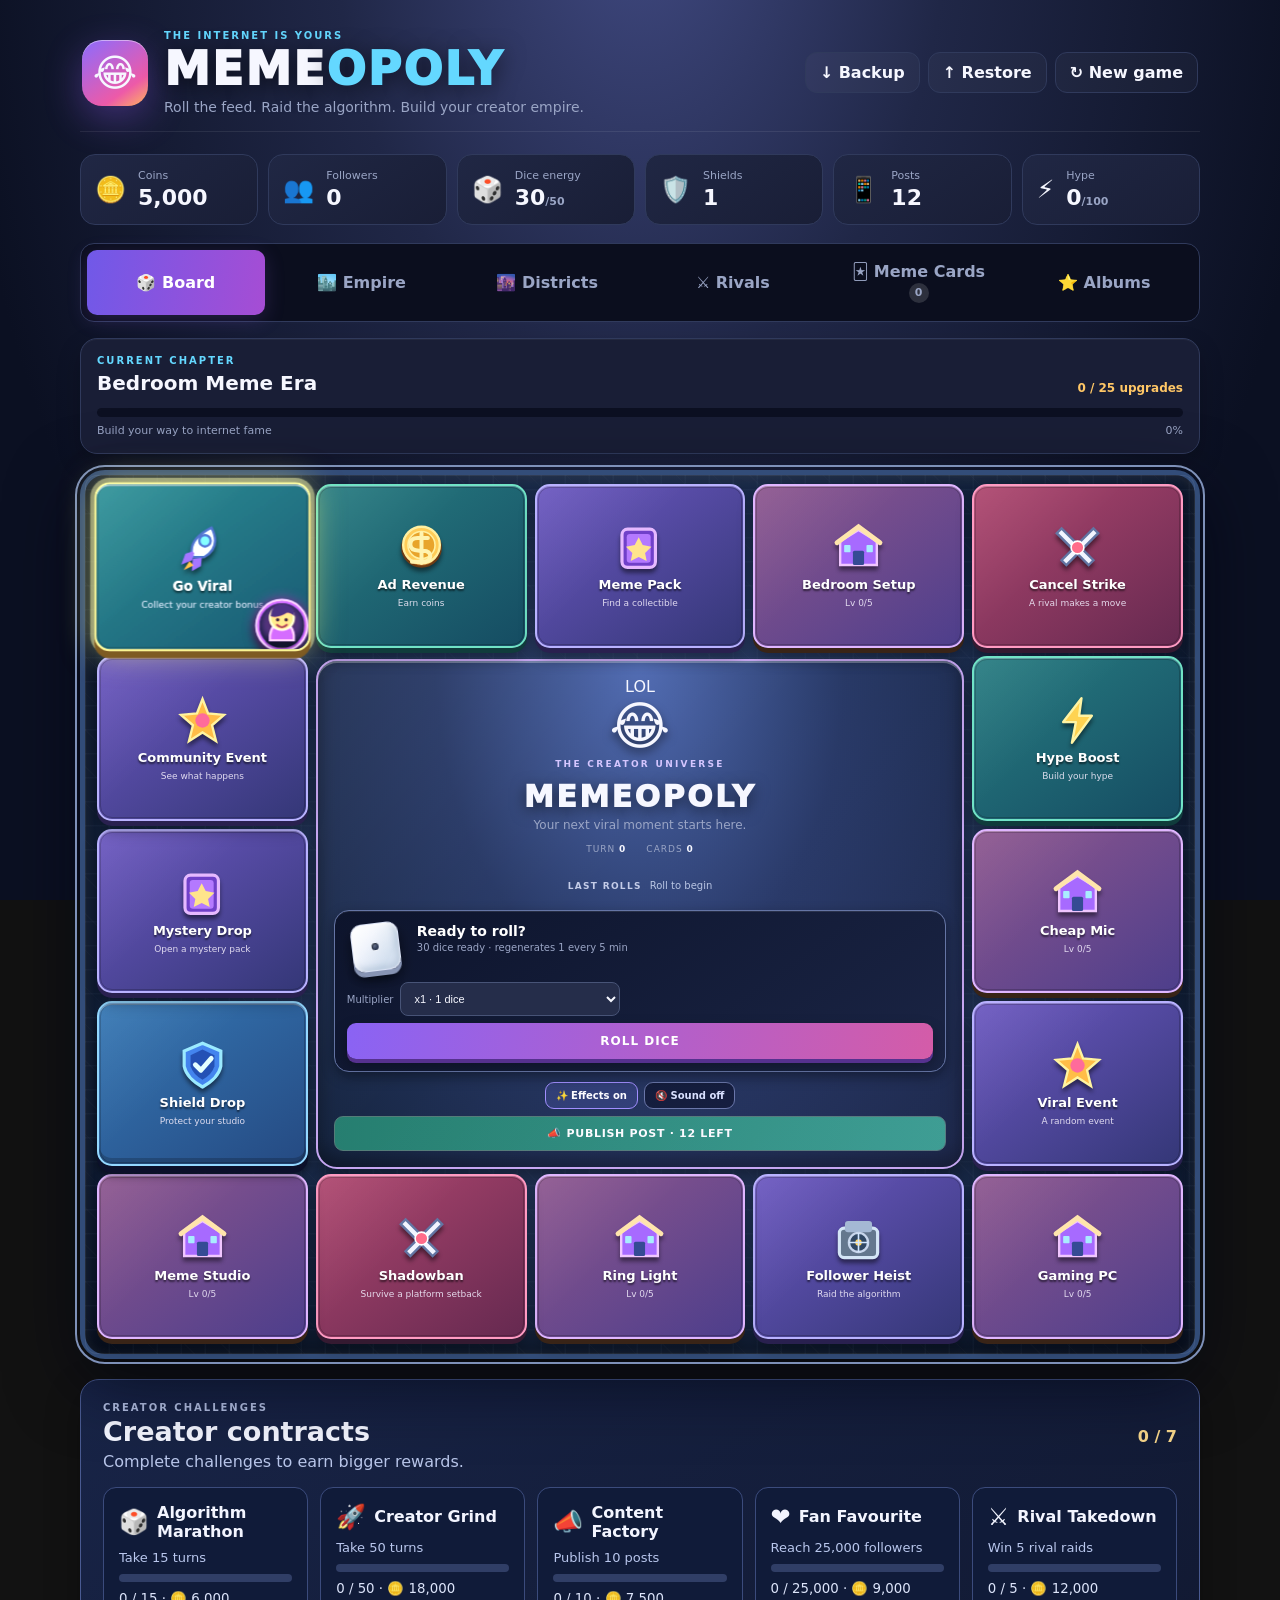
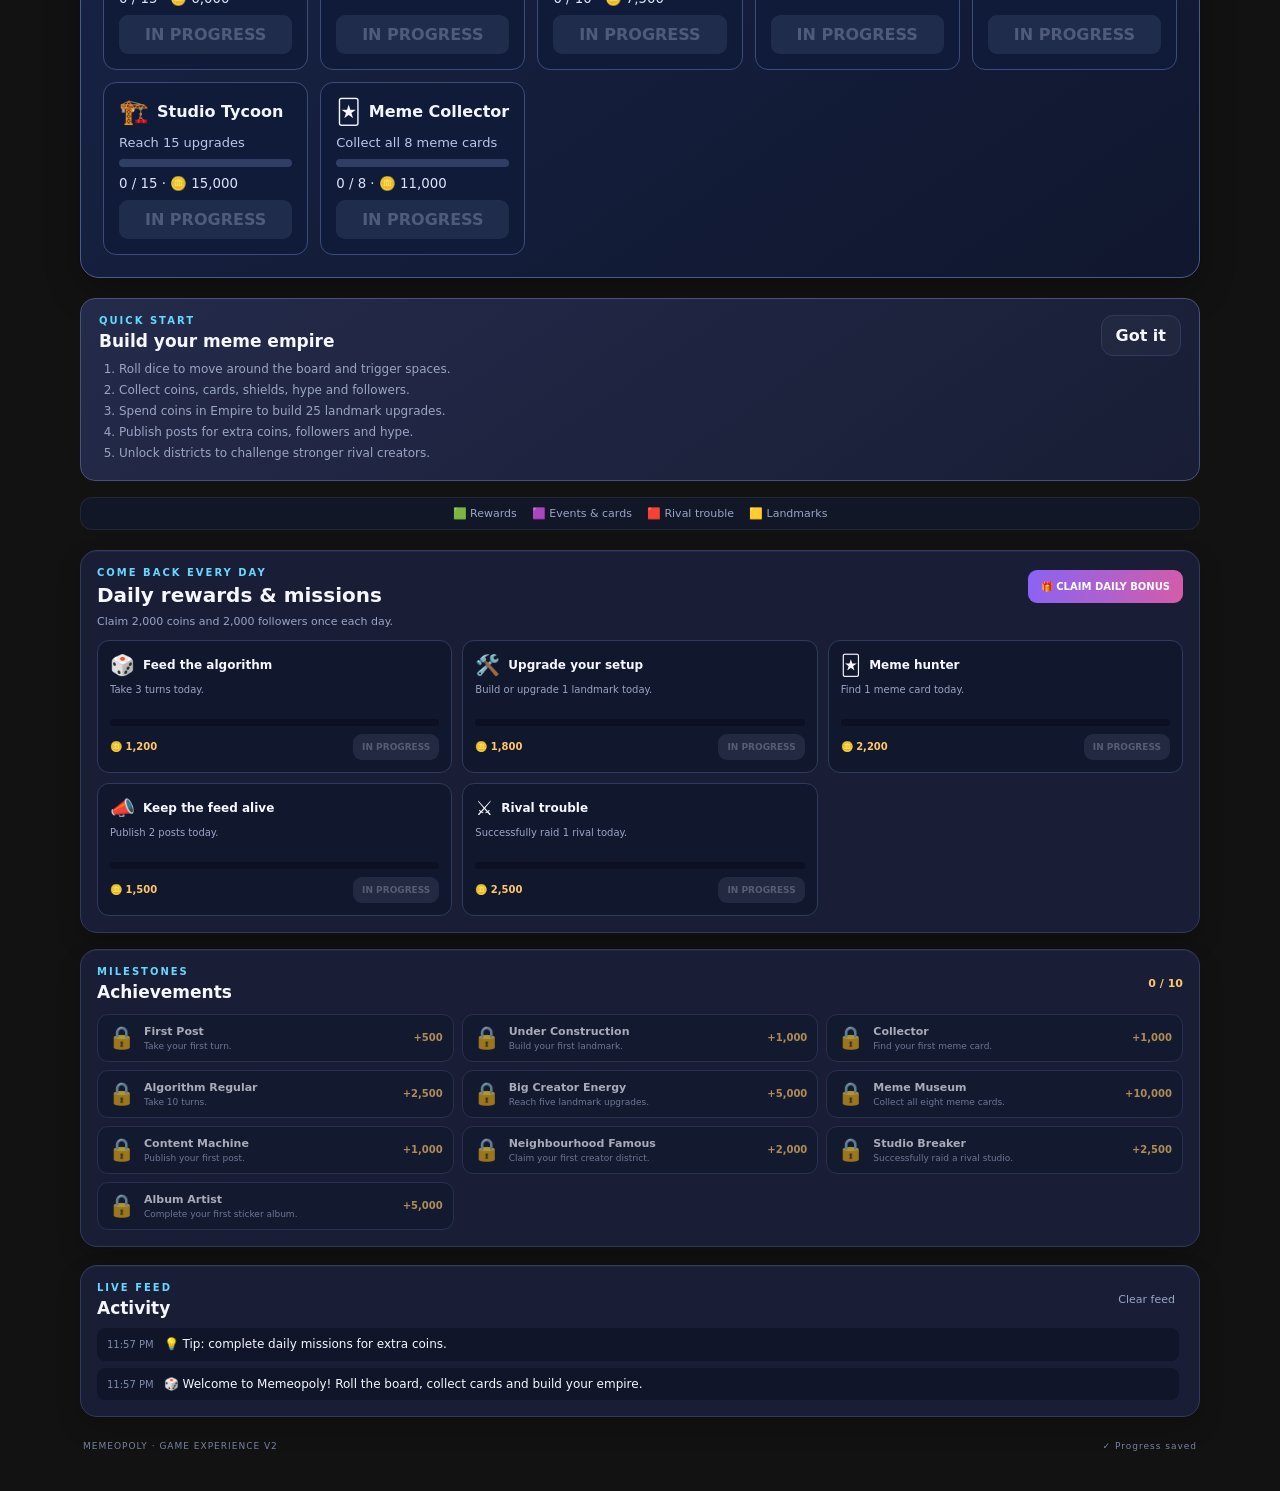
==== index.html @ 56c671f6 "Add original creator-city diorama to game board" ====
<!doctype html>
<html lang="en">
<head>
  <meta charset="UTF-8">
  <meta name="viewport" content="width=device-width, initial-scale=1, viewport-fit=cover">
  <meta name="theme-color" content="#101326">
  <meta name="description" content="Roll, post, collect memes and build your own Memeopoly empire.">
  <meta name="apple-mobile-web-app-capable" content="yes">
  <meta name="apple-mobile-web-app-status-bar-style" content="black-translucent">
  <link rel="manifest" href="manifest.webmanifest">
  <link rel="icon" href="icon.svg" type="image/svg+xml">
  <title>Memeopoly — Build Your Meme Empire</title>
  <link rel="stylesheet" href="style.css">
</head>
<body>
  <main id="game">
    <header class="hero">
      <div class="brand-mark">😂</div>
      <div><p class="eyebrow">THE INTERNET IS YOURS</p><h1>MEME<span>OPOLY</span></h1><p class="subtitle">Roll the feed. Raid the algorithm. Build your creator empire.</p></div>
      <div class="header-actions"><button id="exportSaveBtn" class="ghost-btn" type="button">↓ Backup</button><button id="importSaveBtn" class="ghost-btn" type="button">↑ Restore</button><input id="importSaveFile" class="hidden" type="file" accept="application/json,.json"><button id="installBtn" class="ghost-btn hidden" type="button">＋ Install</button><button id="newGameBtn" class="ghost-btn" type="button" title="Start a new game">↻ New game</button></div>
    </header>

    <section id="topBar" aria-label="Player resources">
      <article class="stat-card"><span class="stat-icon">🪙</span><div><small>Coins</small><strong id="coins">0</strong></div></article>
      <article class="stat-card"><span class="stat-icon">👥</span><div><small>Followers</small><strong id="followers">0</strong></div></article>
      <article class="stat-card"><span class="stat-icon">🎲</span><div><small>Dice energy</small><strong><span id="dice">30</span><em>/50</em></strong></div></article><article class="stat-card"><span class="stat-icon">🛡️</span><div><small>Shields</small><strong id="shields">0</strong></div></article><article class="stat-card"><span class="stat-icon">📱</span><div><small>Posts</small><strong id="posts">0</strong></div></article>
      <article class="stat-card"><span class="stat-icon">⚡</span><div><small>Hype</small><strong><span id="hype">0</span><em>/100</em></strong></div></article>
    </section>

    <nav id="tabs" aria-label="Game sections">
      <button class="tab activeTab" data-screen="boardScreen" type="button">🎲 Board</button>
      <button class="tab" data-screen="empireScreen" type="button">🏙️ Empire</button>
      <button class="tab" data-screen="districtScreen" type="button">🌆 Districts</button><button class="tab" data-screen="rivalsScreen" type="button">⚔️ Rivals</button><button class="tab" data-screen="collectionScreen" type="button">🃏 Meme Cards <span id="cardCount" class="tab-count">0</span></button><button class="tab" data-screen="stickerScreen" type="button">⭐ Albums</button>
    </nav>

    <section id="boardScreen" class="screen">
      <div class="era-panel">
        <div class="era-copy"><div><p class="eyebrow">CURRENT CHAPTER</p><h2 id="eraName">Bedroom Meme Era</h2></div><strong id="progressText">0 / 25 upgrades</strong></div>
        <div class="progress-track"><div id="progressFill"></div></div>
        <div class="progress-foot"><span>Build your way to internet fame</span><span id="eraProgress">0%</span></div>
      </div>
      <div id="board" aria-label="Memeopoly game board"><div id="gameEffects" aria-hidden="true"></div><div id="eventChoice" class="event-choice hidden" role="dialog" aria-modal="true" aria-labelledby="eventTitle"><div class="event-choice-card"><div class="event-kicker">⚡ LIVE CREATOR EVENT</div><h2 id="eventTitle">Choose your move</h2><p id="eventDescription"></p><div id="eventOptions"></div></div></div>
        <div id="heistOverlay" class="event-choice hidden" role="dialog" aria-modal="true" aria-labelledby="heistTitle"><div class="event-choice-card heist-card"><div class="event-kicker">🏦 CREATOR HEIST</div><h2 id="heistTitle">Crack a vault</h2><p id="heistDescription">Pick one vault to uncover the loot.</p><div id="heistVaults" class="heist-vaults"></div><p id="heistResult" aria-live="polite"></p><button id="heistContinue" class="heist-continue hidden" type="button">COLLECT & CONTINUE</button></div></div><div id="boardCenter">
          <div class="creator-city" aria-hidden="true"><div class="city-moon"></div><div class="city-cloud cloud-one"></div><div class="city-cloud cloud-two"></div><div class="city-tower tower-one"></div><div class="city-tower tower-two"></div><div class="city-tower tower-three"></div><div class="city-tower tower-four"></div><div class="city-ground"></div><div class="city-billboard">LOL</div></div><div class="center-logo">😂</div><div class="game-stage-label">THE CREATOR UNIVERSE</div><h2>MEMEOPOLY</h2><p id="centerMessage">Your next viral moment starts here.</p>
          <div class="center-mini-stats"><span>TURN <b id="turnCount">0</b></span><span>CARDS <b id="centerCards">0</b></span></div>
          <div id="rollHistory" class="roll-history" aria-label="Recent dice rolls"><span class="roll-history-label">LAST ROLLS</span><span id="rollHistoryFaces" class="roll-history-faces">Roll to begin</span></div><div id="dicePanel"><div id="diceIcon" aria-hidden="true">🎲</div><div><strong id="diceText">Ready to roll?</strong><small id="rollHint">Spend dice energy to move and win bigger rewards.</small></div><div class="roll-controls"><label for="rollMultiplier">Multiplier</label><select id="rollMultiplier"><option value="1">x1 · 1 dice</option><option value="2">x2 · 2 dice</option><option value="5">x5 · 5 dice</option><option value="10">x10 · 10 dice</option></select><button id="postBtn" type="button">ROLL DICE</button></div></div><div class="game-options"><button id="effectsToggle" type="button" aria-pressed="true">✨ Effects on</button><button id="soundToggle" type="button" aria-pressed="false">🔇 Sound off</button></div><button id="publishBtn" class="publish-btn" type="button">📣 PUBLISH POST</button>
        </div>
      </div>
      <section class="contract-panel" id="contractPanel" aria-label="Creator contracts"><div class="contract-heading"><div><p class="eyebrow">CREATOR CHALLENGES</p><h2>Creator contracts</h2><p>Complete challenges to earn bigger rewards.</p></div><span id="contractCount">0 / 0</span></div><div id="creatorContracts" class="contract-grid"></div></section><section id="tutorialPanel" class="tutorial-panel" aria-label="How to play"><div><p class="eyebrow">QUICK START</p><h2>Build your meme empire</h2><ol><li>Roll dice to move around the board and trigger spaces.</li><li>Collect coins, cards, shields, hype and followers.</li><li>Spend coins in Empire to build 25 landmark upgrades.</li><li>Publish posts for extra coins, followers and hype.</li><li>Unlock districts to challenge stronger rival creators.</li></ol></div><button id="tutorialDismissBtn" class="ghost-btn" type="button">Got it</button></section>
      <p class="board-legend"><span>🟩 Rewards</span><span>🟪 Events &amp; cards</span><span>🟥 Rival trouble</span><span>🟨 Landmarks</span></p>
      <section class="daily-panel">
        <div class="daily-heading"><div><p class="eyebrow">COME BACK EVERY DAY</p><h2>Daily rewards &amp; missions</h2></div><button id="dailyBonusBtn" type="button">🎁 CLAIM DAILY BONUS</button></div>
        <div class="daily-bonus-note" id="dailyBonusNote">Your daily creator bonus is ready.</div>
        <div id="missions" class="mission-grid"></div>
      </section>
      <section class="achievement-panel">
        <div class="activity-heading"><div><p class="eyebrow">MILESTONES</p><h2>Achievements</h2></div><strong id="achievementCount">0 / 6</strong></div>
        <div id="achievements" class="achievement-grid"></div>
      </section>
    </section>

    <section id="empireScreen" class="screen hidden">
      <div class="section-heading"><div><p class="eyebrow">YOUR CREATOR NETWORK</p><h2>Your Meme Empire</h2><p>Invest coins to upgrade your setup and grow your reach.</p></div><div class="empire-total"><strong id="empireLevel">0</strong><small>total levels</small></div></div>
      <section class="character-picker" aria-label="Choose your creator"><div><p class="eyebrow">YOUR CREATOR</p><h3>Pick your character</h3><p>Choose who travels around your empire.</p></div><div id="characterChoices" class="character-choices"></div></section><div id="landmarks" class="landmark-grid"></div><div class="activity-heading subheading"><div><p class="eyebrow">EXPAND YOUR MAP</p><h2>Creator Districts</h2></div></div><div id="districts" class="district-grid"></div>
      <div class="upgrade-summary"><div><strong>Next milestone</strong><p id="milestoneText">Reach 5 upgrades to unlock the next era.</p></div><button id="upgradeBtn" type="button">UPGRADE CHEAPEST</button></div>
    </section>

    <section id="districtScreen" class="screen hidden"><div class="section-heading"><div><p class="eyebrow">THE INTERNET IS YOUR PLAYGROUND</p><h2>Creator Districts</h2><p>Unlock new neighbourhoods as your empire grows. Claim each district takeover reward.</p></div><div class="empire-total"><strong id="districtCount">1/5</strong><small>unlocked</small></div></div><div id="districtsFull" class="district-grid"></div></section><section id="rivalsScreen" class="screen hidden"><div class="section-heading"><div><p class="eyebrow">THE FEED IS CROWDED</p><h2>Rival Creators</h2><p>Scout rival studios, break through their defences and raid their creator funds.</p></div></div><div id="rivals" class="rival-grid"></div></section><section id="collectionScreen" class="screen hidden">
      <div class="section-heading"><div><p class="eyebrow">RARE INTERNET ARTIFACTS</p><h2>Meme Collection</h2><p>Collect every card. Duplicate cards pay coins; duplicate stickers become trade stars.</p></div><div class="empire-total"><strong id="collectionCount">0/8</strong><small>collected</small></div></div>
      <div id="collection" class="collection-grid"></div>
    </section>

    <section id="stickerScreen" class="screen hidden"><div class="section-heading"><div><p class="eyebrow">COMPLETE THE SETS</p><h2>Sticker Albums</h2><p>Every meme pack has a sticker drop. Duplicates become stars. Trade stars for missing stickers.</p></div><div class="empire-total"><strong id="stickerStats">0</strong><small>stars</small></div></div><div class="sticker-trade"><span id="stickerTradeHint">Collect 3 duplicate stars to trade for a missing sticker.</span><button id="tradeStarsBtn" type="button">TRADE 3 STARS</button></div><div id="stickerAlbums" class="album-grid"></div></section><section class="activity-panel"><div class="activity-heading"><div><p class="eyebrow">LIVE FEED</p><h2>Activity</h2></div><button id="clearLogBtn" class="text-btn" type="button">Clear feed</button></div><div id="log" role="log" aria-live="polite"></div></section>
    <footer><span>MEMEOPOLY · GAME EXPERIENCE V2</span><span id="saveStatus">Auto-save enabled</span></footer>
  </main>
  <script src="game.js"></script>
</body>
</html>
---- style.css ----
:root{color-scheme:dark;--bg:#101326;--panel:#191e36;--panel2:#202744;--line:#303a5c;--muted:#9aa5c5;--text:#f6f7ff;--cyan:#64d8ff;--lime:#8ee66b;--gold:#ffc766}
*{box-sizing:border-box}body{margin:0;padding:22px;background:radial-gradient(ellipse at top,#20264b 0%,#101326 58%);color:var(--text);font-family:Inter,ui-sans-serif,system-ui,-apple-system,BlinkMacSystemFont,"Segoe UI",sans-serif;min-height:100vh;padding-bottom:calc(22px + env(safe-area-inset-bottom))}
button{font:inherit;cursor:pointer}button:disabled{opacity:.45;cursor:not-allowed}#game{max-width:1120px;margin:0 auto}
.hero{display:flex;align-items:center;gap:16px;margin:0 0 22px}.brand-mark{width:66px;height:66px;display:grid;place-items:center;border-radius:20px;background:linear-gradient(145deg,#7c5cff,#ed5ba5);font-size:38px;box-shadow:0 12px 35px #9b5cff38}
h1{font-size:clamp(28px,5vw,42px);letter-spacing:2px;margin:0;font-weight:950;line-height:1}h1 span{color:var(--cyan)}.eyebrow{font-size:10px;letter-spacing:2px;color:var(--cyan);font-weight:800;margin:0 0 5px}.subtitle{margin:7px 0 0;color:var(--muted);font-size:14px}
.header-actions{margin-left:auto;display:flex;gap:8px}.ghost-btn{border:1px solid var(--line);background:#ffffff08;color:var(--text);padding:10px 14px;border-radius:12px;font-weight:700;white-space:nowrap}.ghost-btn:hover,.text-btn:hover{background:#ffffff12}
#topBar{display:grid;grid-template-columns:repeat(6,minmax(0,1fr));gap:10px;margin-bottom:18px}.stat-card{display:flex;align-items:center;gap:12px;padding:14px;background:linear-gradient(145deg,var(--panel2),var(--panel));border:1px solid var(--line);border-radius:15px;min-width:0}.stat-icon{font-size:25px}.stat-card small,.stat-card strong{display:block}.stat-card small{color:var(--muted);font-size:11px;margin-bottom:3px}.stat-card strong{font-size:clamp(16px,2.4vw,22px);font-weight:850;white-space:nowrap}.stat-card em{font-size:11px;color:var(--muted);font-style:normal}
#tabs{display:flex;gap:8px;padding:6px;background:#0b0e1e;border:1px solid var(--line);border-radius:14px;margin-bottom:16px}.tab{flex:1;padding:12px 10px;border:0;border-radius:10px;background:transparent;color:var(--muted);font-weight:800}.tab.activeTab{background:linear-gradient(100deg,#7059e8,#a64dd4);color:white;box-shadow:0 5px 20px #8c5bdf35}.tab-count{display:inline-grid;place-items:center;min-width:20px;height:20px;padding:0 5px;border-radius:99px;background:#ffffff24;font-size:11px}.hidden{display:none!important}
.era-panel,.activity-panel,.daily-panel,.achievement-panel{background:var(--panel);border:1px solid var(--line);border-radius:17px;padding:16px;margin-bottom:16px}.era-copy{display:flex;align-items:end;justify-content:space-between;gap:10px}.era-copy h2,.section-heading h2,.activity-heading h2,.daily-heading h2{font-size:20px;margin:0}.era-copy>strong{font-size:12px;color:var(--gold)}.progress-track{height:9px;background:#0c1022;border-radius:99px;overflow:hidden;margin-top:13px}.progress-track>div{height:100%;width:0;background:linear-gradient(90deg,#8c6bff,#5edcff,#8ee66b);border-radius:99px;transition:width .25s}.progress-foot{display:flex;justify-content:space-between;color:var(--muted);font-size:11px;margin-top:7px}
#board{display:grid;grid-template-columns:repeat(5,minmax(0,1fr));grid-template-rows:repeat(5,minmax(105px,1fr));gap:7px;padding:10px;background:#0b0e1d;border:1px solid var(--line);border-radius:18px;min-height:600px}.tile{position:relative;display:flex;flex-direction:column;align-items:center;justify-content:center;gap:5px;text-align:center;padding:7px 5px;border:1px solid #394365;border-radius:12px;background:#242b48;min-width:0;overflow:hidden;transition:transform .15s,border-color .15s}.tile-icon{font-size:clamp(20px,3vw,30px)}.tile strong{font-size:clamp(9px,1.1vw,12px);line-height:1.15}.tile small{font-size:9px;color:#c0c9e2;line-height:1.2}.tile.go,.tile.coins,.tile.hype{background:linear-gradient(145deg,#153d3b,#17302f);border-color:#34766d}.tile.landmark{background:linear-gradient(145deg,#4a3218,#322516);border-color:#89602f}.tile.card,.tile.event,.tile.raid{background:linear-gradient(145deg,#33265d,#242344);border-color:#6452a3}.tile.attack{background:linear-gradient(145deg,#51263c,#321e35);border-color:#86435e}.tile.player{border:2px solid var(--lime);box-shadow:0 0 0 2px #8ee66b30,0 0 22px #8ee66b45;transform:translateY(-2px)}.token{position:absolute;right:4px;bottom:2px;font-size:18px;filter:drop-shadow(0 2px 2px #000)}
#boardCenter{grid-row:2/5;grid-column:2/5;display:flex;flex-direction:column;align-items:center;justify-content:center;text-align:center;padding:16px;background:radial-gradient(circle at 50% 20%,#303969,#171c34 70%);border:1px solid #48527a;border-radius:15px;min-width:0}.center-logo{font-size:42px}#boardCenter h2{font-size:clamp(18px,3vw,27px);letter-spacing:2px;margin:4px 0}#boardCenter>p{font-size:12px;color:var(--muted);margin:0 0 12px}.center-mini-stats{display:flex;gap:20px;color:var(--muted);font-size:9px;letter-spacing:1px;margin-bottom:12px}.center-mini-stats b{color:var(--text)}
#dicePanel{width:100%;display:grid;grid-template-columns:50px 1fr;align-items:center;gap:5px 10px;padding:10px;background:#0e1328;border:1px solid #394568;border-radius:13px;text-align:left}#diceIcon{grid-row:span 2;font-size:38px;text-align:center}#diceIcon.rolling{animation:roll .5s ease-in-out infinite}#dicePanel strong,#dicePanel small{display:block}#dicePanel strong{font-size:12px}#dicePanel small{font-size:10px;color:var(--muted);margin-top:3px}#postBtn{grid-column:1/-1;width:100%;border:0;border-radius:9px;padding:11px;background:linear-gradient(100deg,#8a63f4,#d45ca8);color:white;font-size:12px;font-weight:900;letter-spacing:1px;margin-top:5px}@keyframes roll{0%{transform:rotate(0)}50%{transform:rotate(180deg) scale(1.12)}100%{transform:rotate(360deg)}}.board-legend{display:flex;justify-content:center;flex-wrap:wrap;gap:15px;color:var(--muted);font-size:11px;margin:12px 0 20px}
.daily-heading{display:flex;align-items:center;justify-content:space-between;gap:12px}.daily-heading button,.mission-foot button{border:0;border-radius:9px;padding:11px 13px;background:linear-gradient(100deg,#8a63f4,#d45ca8);color:white;font-size:10px;font-weight:900}.daily-heading button:disabled{background:#38405b;color:#aab2c8}.daily-bonus-note{font-size:11px;color:var(--muted);margin:8px 0 12px}.mission-grid{display:grid;grid-template-columns:repeat(3,minmax(0,1fr));gap:10px}.mission-card{padding:12px;background:#11172c;border:1px solid #303a5c;border-radius:12px;min-width:0}.mission-top{display:flex;align-items:center;gap:8px}.mission-top span{font-size:20px}.mission-top strong{font-size:12px}.mission-card>p{font-size:10px;color:var(--muted);min-height:27px;margin:7px 0}.mission-card .small-bar{margin:8px 0}.mission-foot{display:flex;align-items:center;justify-content:space-between;gap:5px}.mission-foot>span{font-size:10px;color:var(--gold);font-weight:800}.mission-foot button{padding:8px 9px;font-size:9px}.mission-foot button:disabled{background:#38405b;color:#aab2c8}.mission-done{border-color:#3d806e}.achievement-panel{margin-bottom:18px}.achievement-panel .activity-heading{margin-bottom:12px}.achievement-panel .activity-heading>strong{font-size:11px;color:var(--gold)}.achievement-grid{display:grid;grid-template-columns:repeat(3,minmax(0,1fr));gap:8px}.achievement-card{display:flex;align-items:center;gap:9px;padding:10px;background:#11172c;border:1px solid #303a5c;border-radius:11px;min-width:0;opacity:.65}.achievement-card.earned{opacity:1;border-color:#7964a8;background:#292342}.achievement-card>span{font-size:22px}.achievement-card>div{min-width:0;flex:1}.achievement-card strong,.achievement-card small{display:block}.achievement-card strong{font-size:11px}.achievement-card small{font-size:9px;color:var(--muted);margin-top:3px}.achievement-card>b{font-size:10px;color:var(--gold);white-space:nowrap}
.section-heading{display:flex;align-items:center;justify-content:space-between;gap:14px;margin:8px 0 18px}.section-heading p:not(.eyebrow){color:var(--muted);font-size:13px;margin:6px 0 0}.empire-total{display:flex;flex-direction:column;align-items:center;justify-content:center;min-width:76px;height:76px;border-radius:16px;background:#282345;border:1px solid #5b4b89}.empire-total strong{font-size:24px;color:var(--gold)}.empire-total small{font-size:9px;color:var(--muted)}.landmark-grid{display:grid;grid-template-columns:repeat(2,minmax(0,1fr));gap:12px}.landmark-card{padding:15px;background:var(--panel);border:1px solid var(--line);border-radius:15px}.landmark-top{display:flex;align-items:center;gap:12px}.landmark-icon{display:grid;place-items:center;width:45px;height:45px;background:#302944;border-radius:12px;font-size:24px}.landmark-top strong,.landmark-top small{display:block}.landmark-top strong{font-size:14px}.landmark-top small{font-size:10px;color:var(--muted);margin-top:4px;letter-spacing:1px}.small-bar{height:7px;border-radius:99px;background:#0c1022;margin:14px 0 10px;overflow:hidden}.small-fill{height:100%;background:linear-gradient(90deg,#7c63ed,#62d6ff);border-radius:99px}.landmark-bottom{display:flex;align-items:center;justify-content:space-between;gap:8px}.landmark-bottom>span{font-size:11px;color:var(--gold);font-weight:800}.landmark-bottom button,.upgrade-summary button{border:0;border-radius:9px;padding:9px 12px;background:#2d7c73;color:white;font-size:10px;font-weight:900;letter-spacing:.5px}.landmark-bottom button:disabled{background:#38405b;color:#aab2c8}.upgrade-summary{display:flex;align-items:center;justify-content:space-between;gap:15px;padding:16px;margin:14px 0 20px;border-radius:14px;background:#282442;border:1px solid #514574}.upgrade-summary strong{font-size:13px}.upgrade-summary p{font-size:11px;color:var(--muted);margin:5px 0 0}.upgrade-summary button{background:linear-gradient(100deg,#b8792e,#d79a3d);color:#1e1720;padding:12px 15px;white-space:nowrap}
.collection-grid{display:grid;grid-template-columns:repeat(4,minmax(0,1fr));gap:10px;margin-bottom:20px}.collect-card{display:flex;flex-direction:column;align-items:center;gap:8px;text-align:center;padding:18px 8px;background:#1a1e34;border:1px dashed #414968;border-radius:14px;min-width:0}.collect-card.owned{background:linear-gradient(145deg,#30264f,#202541);border-style:solid;border-color:#7762ad}.collect-icon{font-size:34px;filter:grayscale(1);opacity:.45}.owned .collect-icon{filter:none;opacity:1}.collect-card strong{font-size:12px}.collect-card small{font-size:9px;color:var(--muted);letter-spacing:1px}.activity-panel{margin-top:12px}.activity-heading{display:flex;align-items:center;justify-content:space-between;margin-bottom:10px}.activity-heading h2{font-size:17px}.text-btn{border:0;background:transparent;color:var(--muted);padding:8px;border-radius:8px;font-size:11px}#log{display:flex;flex-direction:column;gap:7px;max-height:210px;overflow-y:auto;padding-right:4px}.log-entry{display:flex;gap:10px;align-items:flex-start;padding:8px 10px;background:#10152a;border-radius:8px;font-size:12px;line-height:1.4}.log-entry time{color:#7f8bab;font-size:10px;white-space:nowrap;padding-top:2px}footer{display:flex;justify-content:space-between;color:#7782a2;font-size:9px;letter-spacing:1px;padding:8px 3px 18px}
@media(max-width:680px){body{padding:13px;padding-bottom:calc(13px + env(safe-area-inset-bottom))}.hero{gap:10px}.brand-mark{width:50px;height:50px;font-size:29px;border-radius:15px}.subtitle{font-size:11px}.header-actions{gap:5px}.ghost-btn{padding:8px;font-size:10px}#topBar{grid-template-columns:repeat(3,minmax(0,1fr));gap:7px}.stat-card{padding:10px}.stat-icon{font-size:21px}#board{min-height:420px;grid-template-rows:repeat(5,minmax(76px,1fr));gap:4px;padding:6px}.tile{padding:4px 2px;gap:3px;border-radius:8px}.tile-icon{font-size:20px}.tile strong{font-size:8px}.tile small{font-size:7px}.token{font-size:14px}#boardCenter{padding:8px;border-radius:10px}.center-logo{font-size:30px}#boardCenter h2{font-size:16px}#boardCenter>p{font-size:9px;margin-bottom:7px}.center-mini-stats{gap:10px;margin-bottom:7px;font-size:8px}#dicePanel{grid-template-columns:30px 1fr;padding:6px;gap:4px 6px}#diceIcon{font-size:27px}#dicePanel strong{font-size:10px}#dicePanel small{font-size:8px}#postBtn{padding:8px;font-size:10px}.board-legend{gap:8px;font-size:9px}.landmark-grid{grid-template-columns:1fr}.collection-grid{grid-template-columns:repeat(2,minmax(0,1fr))}.section-heading h2,.daily-heading h2{font-size:18px}.section-heading p:not(.eyebrow){font-size:11px}.empire-total{min-width:62px;height:62px}.upgrade-summary{align-items:flex-start;flex-direction:column}.upgrade-summary button{width:100%}.mission-grid{grid-template-columns:1fr}.mission-card>p{min-height:0}.achievement-grid{grid-template-columns:repeat(2,minmax(0,1fr))}.daily-heading{align-items:flex-start;flex-direction:column}.daily-heading button{width:100%}}
@media(max-width:380px){.tab{font-size:11px;padding:10px 4px}.tile small{display:none}.tile strong{font-size:7px}.tile-icon{font-size:17px}#board{grid-template-rows:repeat(5,minmax(65px,1fr));min-height:360px}.brand-mark{display:none}.achievement-grid{grid-template-columns:1fr}}
@media(prefers-reduced-motion:reduce){*,*::before,*::after{scroll-behavior:auto!important;animation-duration:.01ms!important;animation-iteration-count:1!important;transition-duration:.01ms!important}}

.roll-controls{grid-column:1/-1;display:grid;grid-template-columns:auto 1fr 1.4fr;align-items:center;gap:7px;margin-top:5px}.roll-controls label{font-size:10px;color:var(--muted)}.roll-controls select{min-width:0;background:#252d4a;color:var(--text);border:1px solid #485477;border-radius:8px;padding:9px;font-size:11px}.roll-controls #postBtn{margin:0}@media(max-width:680px){.roll-controls{grid-template-columns:auto 1fr 1.2fr}.roll-controls label{font-size:9px}.roll-controls select{padding:8px;font-size:10px}}

.subheading{margin:24px 0 12px}.district-grid,.rival-grid{display:grid;grid-template-columns:repeat(2,minmax(0,1fr));gap:11px;margin:12px 0 22px}.district-card,.rival-card,.album-card{padding:15px;background:var(--panel);border:1px solid var(--line);border-radius:15px;min-width:0}.district-card{display:grid;grid-template-columns:44px 1fr;gap:6px 10px;align-items:center}.district-icon{grid-row:span 3;font-size:32px}.district-card strong{font-size:14px}.district-card p{font-size:11px;color:var(--muted);margin:0}.district-card small{font-size:10px;color:var(--gold)}.district-card button,.rival-card button,.sticker-trade button{grid-column:1/-1;border:0;border-radius:9px;padding:10px;background:linear-gradient(100deg,#8060ed,#bd55b5);color:white;font-size:10px;font-weight:900}.district-card button:disabled,.rival-card button:disabled,.sticker-trade button:disabled{background:#38405b;color:#aab2c8}.district-locked{opacity:.62;filter:saturate(.5)}.district-open{border-color:#596f83}.rival-head{display:flex;align-items:center;gap:12px}.rival-head>span{font-size:34px}.rival-head strong,.rival-head small{display:block}.rival-head strong{font-size:15px}.rival-head small{font-size:10px;color:var(--muted);margin-top:4px}.rival-stats{font-size:10px;color:var(--gold);margin:14px 0}.album-grid{display:grid;grid-template-columns:1fr;gap:12px}.album-head{display:flex;justify-content:space-between;align-items:center;margin-bottom:12px}.album-head strong{font-size:15px}.album-head span{font-size:12px;color:var(--gold);font-weight:900}.sticker-grid{display:grid;grid-template-columns:repeat(5,minmax(0,1fr));gap:7px}.sticker{display:flex;flex-direction:column;align-items:center;justify-content:center;gap:7px;min-height:90px;padding:7px 3px;background:#11172c;border:1px dashed #414968;border-radius:10px;text-align:center;opacity:.58}.sticker span{font-size:26px;filter:grayscale(1)}.sticker small{font-size:8px;color:var(--muted)}.sticker-owned{opacity:1;border-style:solid;border-color:#7762ad;background:#292342}.sticker-owned span{filter:none}.album-card>p{font-size:10px;color:var(--muted);margin:10px 0 0}.sticker-trade{display:flex;align-items:center;justify-content:space-between;gap:12px;padding:13px;background:#282442;border:1px solid #514574;border-radius:13px;margin-bottom:14px}.sticker-trade span{font-size:11px;color:var(--muted)}.sticker-trade button{white-space:nowrap}.tab{min-width:0}@media(max-width:680px){#tabs{flex-wrap:wrap}.tab{flex:1 1 28%;font-size:10px;padding:10px 5px}.district-grid,.rival-grid{grid-template-columns:1fr}.sticker-trade{align-items:stretch;flex-direction:column}.sticker-trade button{width:100%}.sticker-grid{gap:4px}.sticker{min-height:76px}.sticker span{font-size:21px}.sticker small{font-size:7px}}

.publish-btn{grid-column:1/-1;width:100%;margin-top:7px;padding:10px;border:1px solid #547d78;border-radius:9px;background:linear-gradient(100deg,#267e70,#39a18d);color:white;font-size:11px;font-weight:900;letter-spacing:.7px}.publish-btn:disabled{opacity:.45;cursor:not-allowed}.tutorial-panel{display:flex;align-items:flex-start;justify-content:space-between;gap:16px;padding:16px 18px;margin:0 0 16px;background:linear-gradient(145deg,#242a4a,#191e36);border:1px solid #485477;border-radius:15px}.tutorial-panel h2{font-size:17px;margin:0 0 8px}.tutorial-panel ol{margin:0;padding-left:20px;color:var(--muted);font-size:12px;line-height:1.75}button:focus-visible,input:focus-visible,select:focus-visible{outline:3px solid var(--cyan);outline-offset:3px}@media(max-width:680px){.header-actions{flex-wrap:wrap;justify-content:flex-end}.tutorial-panel{flex-direction:column}.tutorial-panel button{width:100%}}

/* V5 premium tabletop presentation */
body{background:radial-gradient(ellipse at 50% -12%,#414a83 0%,#202747 34%,#0b1022 76%);background-attachment:fixed}
.hero{padding:8px 2px 16px;border-bottom:1px solid #ffffff14}
.brand-mark{background:linear-gradient(145deg,#8b6cff,#ed5aa8 72%,#ffb65c);box-shadow:0 12px 38px #9b5cff55,inset 0 1px 0 #ffffff75}
h1{font-size:clamp(30px,5vw,46px);text-shadow:0 4px 22px #0008}
#board{position:relative;isolation:isolate;gap:9px;padding:13px;min-height:650px;border:1px solid #6675a8;border-radius:25px;background:linear-gradient(145deg,#28345c,#121a35 58%,#0a1025);box-shadow:0 22px 55px #0008,inset 0 2px 0 #ffffff18,inset 0 -10px 35px #0005}
#board:before{content:"";position:absolute;inset:5px;border:1px solid #ffffff12;border-radius:19px;pointer-events:none;z-index:-1}
.tile{border:1px solid #ffffff25;border-radius:15px;padding:8px 5px;background:linear-gradient(150deg,#3b466c,#222c4d 70%);box-shadow:0 5px 0 #10172d,0 9px 15px #0005,inset 0 1px 0 #ffffff22;transition:transform .18s ease,filter .18s ease,box-shadow .18s ease}
.tile:after{content:"";position:absolute;inset:0;background:linear-gradient(135deg,#ffffff12,transparent 42%);pointer-events:none}
.tile-icon{filter:drop-shadow(0 3px 2px #0008);font-size:clamp(22px,3.2vw,34px)}
.tile strong{font-size:clamp(10px,1.15vw,13px);font-weight:900;text-shadow:0 2px 4px #0009}
.tile small{font-size:9px;color:#d5def7}
.tile.go,.tile.coins,.tile.hype{background:linear-gradient(145deg,#247e70,#164b4a 78%);border-color:#64d9bd;box-shadow:0 5px 0 #103c3c,0 9px 16px #0005,inset 0 1px 0 #ffffff40}
.tile.landmark{background:linear-gradient(145deg,#a96c35,#54351f 78%);border-color:#f3bd70;box-shadow:0 5px 0 #392417,0 9px 16px #0005,inset 0 1px 0 #ffffff40}
.tile.card,.tile.event,.tile.raid{background:linear-gradient(145deg,#7654c4,#382c70 78%);border-color:#b49bff;box-shadow:0 5px 0 #29204f,0 9px 16px #0005,inset 0 1px 0 #ffffff40}
.tile.attack{background:linear-gradient(145deg,#b64b70,#56263f 78%);border-color:#fa91b1;box-shadow:0 5px 0 #351a31,0 9px 16px #0005,inset 0 1px 0 #ffffff40}
.tile.player{z-index:2;border:2px solid #c6ff75;box-shadow:0 0 0 3px #c6ff7538,0 0 25px #a8ff5c9c,0 5px 0 #47612d,0 12px 22px #0008;transform:translateY(-3px) scale(1.025);filter:brightness(1.17)}
.token{right:5px;bottom:4px;display:grid;place-items:center;width:29px;height:29px;border:2px solid #fff;border-radius:50%;background:linear-gradient(145deg,#ffdc70,#f18c35);font-size:17px;box-shadow:0 3px 8px #0009}
#boardCenter{position:relative;overflow:hidden;background:radial-gradient(ellipse at 50% 0%,#515c9b 0%,#272f59 40%,#141b36 78%);border:1px solid #8391c5;border-radius:21px;box-shadow:inset 0 2px 0 #ffffff24,0 10px 25px #0006}
#boardCenter:before{content:"";position:absolute;inset:0;background:linear-gradient(135deg,#ffffff0c,transparent 45%,#8c69ff12);pointer-events:none}
.center-logo{font-size:52px;filter:drop-shadow(0 5px 5px #0008);animation:logoFloat 3s ease-in-out infinite}
@keyframes logoFloat{0%,100%{transform:translateY(0)}50%{transform:translateY(-5px)}}
#boardCenter h2{font-size:clamp(20px,3.2vw,30px);font-weight:1000;letter-spacing:2.5px;text-shadow:0 4px 15px #0008}
#dicePanel{position:relative;grid-template-columns:58px 1fr;gap:6px 12px;padding:12px;background:linear-gradient(145deg,#0d142c,#1a2444);border:1px solid #6575a5;border-radius:15px;box-shadow:inset 0 1px 0 #ffffff18,0 5px 14px #0005}
#diceIcon{grid-row:span 2;display:grid;place-items:center;font-size:0;perspective:500px}
.die-face{width:48px;height:48px;display:grid;grid-template-columns:repeat(3,1fr);grid-template-rows:repeat(3,1fr);gap:3px;padding:6px;border:1px solid #d9e1f5;border-radius:11px;background:linear-gradient(145deg,#fff,#dce5f7);box-shadow:0 5px 0 #8794b4,0 8px 14px #0008,inset 0 1px 2px #fff;transform:rotate(-7deg)}
.die-pip{display:block;width:7px;height:7px;align-self:center;justify-self:center;border-radius:50%;background:transparent}
.die-pip.visible{background:radial-gradient(circle at 35% 30%,#6e7893,#18213b 75%);box-shadow:0 1px 1px #fff8}
#diceIcon.rolling .die-face{animation:diceTumble .42s cubic-bezier(.3,.8,.3,1) infinite}
@keyframes diceTumble{0%{transform:rotate(-12deg) translateY(0) scale(1)}50%{transform:rotate(170deg) translateY(-5px) scale(1.12)}100%{transform:rotate(348deg) translateY(0) scale(1)}}
#dicePanel strong{font-size:14px;color:#fff}
#dicePanel small{font-size:10px}
#postBtn{box-shadow:0 4px 0 #56318f,0 7px 15px #0005;transition:transform .15s,filter .15s}
#postBtn:not(:disabled):active{transform:translateY(3px);box-shadow:0 1px 0 #56318f}
.board-legend{padding:9px 12px;border:1px solid #ffffff12;border-radius:12px;background:#111a33a8}
.era-panel,.activity-panel,.daily-panel,.achievement-panel,.landmark-card,.district-card,.rival-card,.album-card{box-shadow:0 10px 25px #0003,inset 0 1px 0 #ffffff0b}
@media(max-width:680px){
 #board{min-height:455px;grid-template-rows:repeat(5,minmax(82px,1fr));gap:5px;padding:8px;border-radius:19px}
 .tile{border-radius:10px;padding:4px 2px;box-shadow:0 3px 0 #10172d,0 5px 9px #0005}
 .tile-icon{font-size:21px}
 .tile strong{font-size:8px}
 .tile small{font-size:7px}
 .token{width:23px;height:23px;font-size:14px}
 #boardCenter{border-radius:13px;padding:8px}
 .center-logo{font-size:34px}
 #dicePanel{grid-template-columns:39px 1fr;padding:7px;gap:4px 7px}
 .die-face{width:36px;height:36px;padding:4px;gap:2px;border-radius:8px}
 .die-pip{width:6px;height:6px}
 #dicePanel strong{font-size:10px}
}
@media(max-width:380px){#board{min-height:385px;grid-template-rows:repeat(5,minmax(70px,1fr))}}

/* Game Experience V2: lively tabletop, animated token and responsive feedback */
#board{background:radial-gradient(circle at 50% 46%,#435185 0%,#202b50 34%,#101a35 80%);border:2px solid #8799cf;box-shadow:0 0 0 5px #101830,0 0 0 7px #566594,0 28px 70px #000a,inset 0 0 45px #080d23}
#board:after{content:"";position:absolute;inset:0;pointer-events:none;z-index:-1;background:repeating-linear-gradient(45deg,transparent 0 25px,#ffffff04 25px 26px);border-radius:inherit}
.tile{transform-style:preserve-3d;outline:1px solid #0003;outline-offset:-4px}
.tile-icon{transition:transform .3s ease}
.tile:hover .tile-icon{transform:translateY(-3px) scale(1.12)}
.tile.player{animation:activeTilePulse 1.9s ease-in-out infinite alternate}
.tile.player .token{animation:tokenHop .42s cubic-bezier(.18,.8,.4,1) both}
@keyframes tokenHop{0%{transform:translateY(-26px) scale(.7);opacity:.3}60%{transform:translateY(3px) scale(1.18);opacity:1}100%{transform:translateY(0) scale(1);opacity:1}}
@keyframes activeTilePulse{0%{filter:brightness(1.08);box-shadow:0 0 0 2px #b7ff7530,0 0 18px #a6ff5d70,0 5px 0 #47612d}100%{filter:brightness(1.25);box-shadow:0 0 0 4px #b7ff7560,0 0 34px #a6ff5db0,0 5px 0 #47612d}}
#boardCenter{background:radial-gradient(ellipse at 50% 5%,#5a6db1 0%,#2b376a 38%,#141c38 85%);box-shadow:0 0 35px #526fe333,inset 0 2px 0 #ffffff2c,inset 0 -16px 30px #0004}
#boardCenter.landed{animation:centerLand .55s ease-out}
@keyframes centerLand{0%{filter:brightness(1.6);transform:scale(.985)}55%{filter:brightness(1.2);transform:scale(1.012)}100%{filter:brightness(1);transform:scale(1)}}
.game-stage-label{font-size:9px;letter-spacing:2.3px;font-weight:900;color:#d5c6ff;margin:3px 0 6px}
#gameEffects{position:absolute;inset:0;z-index:12;pointer-events:none;overflow:hidden;border-radius:inherit}
.game-particle{position:absolute;left:50%;top:50%;font-size:clamp(17px,3vw,29px);filter:drop-shadow(0 2px 3px #0009);animation:particleBurst 1.35s cubic-bezier(.15,.7,.25,1) forwards;will-change:transform,opacity}
@keyframes particleBurst{0%{transform:translate(-50%,-50%) scale(.2) rotate(0deg);opacity:0}15%{opacity:1}75%{opacity:1}100%{transform:translate(calc(-50% + var(--x)),calc(-50% + var(--y))) scale(1.1) rotate(var(--spin));opacity:0}}
.game-options{display:flex;gap:6px;width:100%;justify-content:center;margin-top:10px}
.game-options button{border:1px solid #6977a7;border-radius:9px;padding:7px 10px;background:#111b38;color:#dce5ff;font-size:10px;font-weight:800}
.game-options button[aria-pressed="true"]{background:#303e75;border-color:#a18fff;color:white}
.game-options button:focus-visible{outline:3px solid #64d8ff;outline-offset:2px}
#diceIcon:not(.rolling) .die-face{animation:dieSettle .36s cubic-bezier(.2,1.5,.4,1) both}
@keyframes dieSettle{0%{transform:translateY(-9px) rotate(24deg) scale(1.1)}65%{transform:translateY(3px) rotate(-12deg)}100%{transform:rotate(-7deg)}}
@media(max-width:680px){#board{box-shadow:0 0 0 3px #101830,0 0 0 4px #566594,0 16px 35px #0008}.game-stage-label{font-size:7px;letter-spacing:1px;margin:1px 0 3px}.game-options{margin-top:6px;gap:4px}.game-options button{font-size:9px;padding:6px}}
@media(prefers-reduced-motion:reduce){.tile.player,.tile.player .token,.center-logo,#boardCenter.landed,.game-particle{animation:none!important}}

/* Gameplay Expansion: contracts and consequential creator choices */
.contract-panel{margin:20px 0;padding:22px;border:1px solid #495a91;border-radius:19px;background:linear-gradient(145deg,#182447,#10172e);box-shadow:0 12px 35px #0004;color:#f3f5ff}
.contract-heading{display:flex;align-items:center;justify-content:space-between;gap:14px;margin-bottom:16px}
.contract-heading h2{margin:3px 0 5px;font-size:clamp(19px,2.4vw,27px)}
.contract-heading p{margin:0;color:#b8c5e9}
#contractCount{font-weight:900;color:#f7d68a;white-space:nowrap}
.contract-grid{display:grid;grid-template-columns:repeat(auto-fit,minmax(190px,1fr));gap:12px}
.contract-card{padding:15px;border:1px solid #3b4b7c;border-radius:13px;background:#101b39;display:flex;flex-direction:column;gap:9px}
.contract-card.contract-done{border-color:#6c936f}
.contract-name{display:flex;align-items:center;gap:8px}
.contract-name span{font-size:24px}
.contract-card p{margin:0;color:#b9c7ed;font-size:13px}
.contract-progress{height:8px;overflow:hidden;border-radius:20px;background:#303e66}
.contract-progress span{display:block;height:100%;border-radius:inherit;background:linear-gradient(90deg,#a55df9,#f3c66c)}
.contract-card small{color:#dce4fa}
.contract-card button{margin-top:auto;padding:10px;border:0;border-radius:9px;background:linear-gradient(120deg,#e5a746,#f8db81);color:#241a0c;font-weight:900}
.contract-card button:disabled{background:#354263;color:#9eaaca}
.event-choice{position:absolute;inset:0;z-index:30;display:flex;align-items:center;justify-content:center;padding:10px;background:#090e25e8;backdrop-filter:blur(5px);border-radius:inherit}
.event-choice.hidden{display:none!important}
.event-choice-card{width:min(100%,360px);max-height:95%;overflow-y:auto;padding:18px;border:2px solid #b5a3ff;border-radius:16px;background:linear-gradient(145deg,#263a73,#151e3f);box-shadow:0 15px 45px #000a;color:#fff;text-align:center}
.event-kicker{color:#f5cc79;font-size:10px;font-weight:900;letter-spacing:1.5px}
.event-choice-card h2{font-size:clamp(16px,2.8vw,25px);line-height:1.2;margin:9px 0}
.event-choice-card p{font-size:12px;line-height:1.4;color:#d6dff8}
#eventOptions{display:grid;gap:9px}
#eventOptions button{display:flex;flex-direction:column;align-items:center;gap:4px;width:100%;padding:12px 9px;border-radius:10px;border:1px solid #a89bf6;background:#364a91;color:#fff;cursor:pointer}
#eventOptions button strong{font-size:12px}
#eventOptions button small{font-size:10px;color:#e0e7ff}
#eventOptions button:disabled{opacity:.4;cursor:not-allowed}
#eventOptions button:focus-visible{outline:3px solid #f9d270;outline-offset:2px}
@media(max-width:620px){.contract-panel{padding:14px}.contract-grid{grid-template-columns:repeat(2,minmax(0,1fr));gap:8px}.contract-card{padding:10px}.contract-name{font-size:12px}.contract-card p,.contract-card small{font-size:11px}.event-choice-card{padding:10px}.event-choice-card h2{font-size:15px}.event-choice-card p{font-size:10px}#eventOptions button{padding:7px}#eventOptions button strong{font-size:10px}}

/* Original Memeopoly sprite-world art direction */
:root{--world-ink:#0b1531;--world-gold:#f9d179}
#board{position:relative;isolation:isolate;background:radial-gradient(circle at 50% 48%,#566ba0 0%,#26385f 38%,#142440 68%,#0c172e 100%);border:5px solid #334d79;outline:2px solid #7e91b9;outline-offset:3px;gap:8px;padding:12px;box-shadow:0 22px 70px #020512aa,inset 0 3px 14px #ffffff19,inset 0 -10px 30px #0008}
#board::before{content:"";position:absolute;inset:0;z-index:-1;pointer-events:none;background:repeating-linear-gradient(0deg,transparent 0 22px,#b3d5ff09 23px 24px),repeating-linear-gradient(90deg,transparent 0 22px,#b3d5ff09 23px 24px);border-radius:12px}
.tile{border:2px solid #ffffff50;box-shadow:inset 0 2px 0 #ffffff4a,inset 0 -6px 0 #0003,0 7px 0 #0b102a,0 9px 10px #0008;transform:translateY(-3px);background-image:linear-gradient(145deg,#ffffff24,transparent 55%)}
.tile-icon{display:block;width:clamp(27px,4.5vw,51px);height:clamp(27px,4.5vw,51px);overflow:visible;filter:drop-shadow(0 4px 2px #0007);animation:spriteFloat 2.6s ease-in-out infinite;animation-delay:calc(var(--tile-index) * -125ms)}
.tile strong{color:#fff;text-shadow:0 2px 2px #0009;font-weight:900}
.tile small{color:#f0eafa;opacity:.9}
.tile.go,.tile.coins,.tile.hype{background:linear-gradient(145deg,#277c81,#154c62);border-color:#71e3c6}
.tile.landmark{background:linear-gradient(145deg,#8d568e,#4d3e8b);border-color:#e0b6ff}
.tile.card,.tile.event,.tile.raid{background:linear-gradient(145deg,#6b57c0,#343777);border-color:#b9b2ff}
.tile.attack{background:linear-gradient(145deg,#ae466e,#652950);border-color:#ff9bc2}
.tile.shield{background:linear-gradient(145deg,#3577b4,#254a82);border-color:#94d8ff}
.tile.player{z-index:2;border-color:#f6e68b;box-shadow:inset 0 2px 0 #ffffff8a,0 7px 0 #6c4e1d,0 0 0 4px #ffe89a7a,0 0 32px #ffe56a8c}
.token{position:absolute;right:0;bottom:-3px;display:block;width:clamp(30px,4.6vw,52px);height:clamp(30px,4.6vw,52px);z-index:4}
.creator-sprite{width:100%;height:100%;filter:drop-shadow(0 5px 3px #000a)}
#boardCenter{background:radial-gradient(ellipse at 50% 0%,#506bb3 0%,#283966 45%,#15243f 100%);border:2px solid #c7a7f2;box-shadow:inset 0 2px 0 #ffffff4d,inset 0 -8px 20px #0006,0 10px 20px #0006}
@keyframes spriteFloat{0%,100%{transform:translateY(0)}50%{transform:translateY(-4px)}}
@media(max-width:680px){#board{padding:5px;gap:4px;border-width:3px;outline-offset:1px}.tile{border-width:1px;box-shadow:inset 0 1px 0 #ffffff50,0 3px 0 #101a35,0 5px 5px #0006;padding:3px 1px}.tile-icon{width:clamp(19px,5.8vw,31px);height:clamp(19px,5.8vw,31px)}.token{width:clamp(21px,6vw,33px);height:clamp(21px,6vw,33px)}}
@media(prefers-reduced-motion:reduce){.tile-icon{animation:none}}

/* Interactive vault-heist animation */
.heist-card{width:min(100%,430px)}
.heist-vaults{display:grid;grid-template-columns:repeat(3,minmax(0,1fr));gap:9px;margin:15px 0}
#heistVaults .heist-vault{display:flex;align-items:center;justify-content:center;flex-direction:column;min-width:0;min-height:105px;gap:8px;background:linear-gradient(155deg,#586fb1,#2d407c);border:2px solid #9ab9e9;border-radius:14px;box-shadow:inset 0 3px 0 #ffffff40,0 6px 0 #17264f;transition:transform .18s,box-shadow .18s}
#heistVaults .heist-vault:not(:disabled):active{transform:translateY(5px);box-shadow:inset 0 2px 0 #ffffff40,0 1px 0 #17264f}
.heist-vault-icon{width:60px;height:60px;filter:drop-shadow(0 6px 5px #0008);animation:vaultPulse 1.6s ease-in-out infinite}
#heistVaults .vault-jackpot{background:linear-gradient(155deg,#b57a22,#634418);border-color:#ffe18d}
#heistVaults .vault-picked{outline:3px solid #fff2ac;outline-offset:2px}
#heistVaults .vault-empty{opacity:.5}
#heistVaults .vault-jackpot .heist-vault-icon{animation:vaultWin .6s ease-in-out 2}
#heistResult{min-height:30px;font-weight:900;color:#ffdc7a}
.heist-continue{width:100%;padding:12px;border:0;border-radius:10px;background:linear-gradient(110deg,#f3c45f,#ffe7a3);color:#2d210e;font-weight:950}
@keyframes vaultPulse{0%,100%{transform:translateY(0) rotate(-2deg)}50%{transform:translateY(-5px) rotate(2deg)}}
@keyframes vaultWin{0%,100%{transform:scale(1)}50%{transform:scale(1.22) rotate(8deg)}}
@media(max-width:550px){.heist-vault-icon{width:36px;height:36px}#heistVaults .heist-vault{min-height:80px;gap:3px}#heistVaults .heist-vault strong{font-size:10px}}
@media(prefers-reduced-motion:reduce){.heist-vault-icon,#heistVaults .vault-jackpot .heist-vault-icon{animation:none}}

/* Creator selection and living landmark skyline */
.character-picker{display:flex;align-items:center;justify-content:space-between;flex-wrap:wrap;gap:15px;background:linear-gradient(135deg,#1e3154,#30264e);border:1px solid #6572a4;border-radius:17px;padding:17px;margin:0 0 18px}
.character-picker h3{margin:2px 0 5px;font-size:18px}.character-picker p:not(.eyebrow){margin:0;color:#bac5e0;font-size:12px}
.character-choices{display:flex;flex-wrap:wrap;gap:8px}
.character-option{display:flex;flex-direction:column;align-items:center;gap:3px;background:#131d36;border:2px solid #536287;color:#f5f6ff;padding:7px 11px;border-radius:13px;min-width:70px}
.character-option.chosen{border-color:#f5d078;background:#403653;box-shadow:0 0 15px #ffcc6370}
.character-option strong{font-size:11px}
.creator-avatar{display:inline-grid;place-items:center;width:44px;height:44px;background:radial-gradient(circle at 50% 45%,var(--creator-color),#0f1831 75%);border:2px solid var(--creator-color);border-radius:50%;box-shadow:0 0 14px var(--creator-color);overflow:visible}
.creator-avatar svg{width:38px;height:38px}
.token .creator-avatar{width:100%;height:100%;border-width:2px}
.token .creator-avatar svg{width:100%;height:100%}
.landmark-scene{position:relative;height:105px;margin:12px 0 15px;border-radius:12px;overflow:hidden;background:radial-gradient(ellipse at 50% 100%,#4261a5,#1b274a 70%);border:1px solid #7387b46e;display:flex;align-items:end;justify-content:center;gap:8px;padding:0 15px 15px}
.landmark-scene::before{content:"";position:absolute;inset:auto 0 0;height:17px;background:linear-gradient(#65a4b4,#24445c);border-top:3px solid #a3d6dd}
.landmark-scene::after{content:"";position:absolute;top:12px;right:16px;width:23px;height:23px;border-radius:50%;background:#ffe4a0;box-shadow:0 0 26px #ffd37370}
.scene-building{position:relative;z-index:1;width:24%;height:var(--height);min-height:12px;border:2px solid #b6d6ff;background:repeating-linear-gradient(90deg,#78a9e5 0 7px,#314a84 7px 12px);box-shadow:inset 0 4px 0 #ffffff50,0 0 14px #0006;transition:height .55s ease,transform .55s ease;clip-path:polygon(0 9%,12% 0,88% 0,100% 9%,100% 100%,0 100%)}
.stage-0 .scene-building{opacity:.42;filter:grayscale(.8)}
.stage-3 .scene-building,.stage-4 .scene-building,.stage-5 .scene-building{background:repeating-linear-gradient(90deg,#efb964 0 7px,#9961b6 7px 12px);border-color:#ffe6a1}
.scene-sparkle{position:absolute;z-index:2;left:20%;top:14px;color:#ffdf78;font-size:23px;animation:sceneTwinkle 2s ease-in-out infinite}
.building-upgraded .landmark-scene{animation:buildingReveal 1s ease-out}
.building-upgraded .scene-building{animation:towerRise .8s cubic-bezier(.2,1.7,.5,1)}
@keyframes sceneTwinkle{0%,100%{opacity:.3;transform:scale(.7)}50%{opacity:1;transform:scale(1.25)}}
@keyframes towerRise{0%{transform:translateY(85px) scale(.75)}75%{transform:translateY(-8px)}100%{transform:translateY(0)}}
@keyframes buildingReveal{0%{filter:brightness(1)}40%{filter:brightness(2);box-shadow:0 0 40px #ffe3a1}100%{filter:brightness(1)}}
@media(max-width:600px){.character-picker{padding:12px}.character-choices{width:100%;justify-content:space-between}.character-option{flex:1;min-width:62px;padding:6px 4px}.landmark-scene{height:90px}}
@media(prefers-reduced-motion:reduce){.scene-sparkle,.building-upgraded .landmark-scene,.building-upgraded .scene-building{animation:none}}

/* Dice landing feedback and a compact five-roll history */
.roll-history{display:flex;align-items:center;justify-content:center;gap:8px;width:100%;min-height:33px;margin:3px 0 8px;flex-wrap:wrap}
.roll-history-label{font-size:9px;letter-spacing:1.3px;color:#c4cce8;font-weight:800}
.roll-history-faces{display:flex;align-items:center;gap:4px;font-size:10px;color:#b9c6e3}
.roll-history-chip{display:inline-grid;place-items:center;width:27px;height:27px;border:1px solid #e8dcff75;border-radius:7px;background:linear-gradient(150deg,#eee8ff,#b7c7ec);color:#283363;font-size:24px;line-height:1;box-shadow:0 3px 0 #6d76a1,0 4px 7px #0005}
.roll-history-chip:first-child{border-color:#ffe7a0;box-shadow:0 0 12px #ffe2a26b,0 3px 0 #a27c37}
#diceIcon.dice-landed .die-face{animation:diceLand .48s cubic-bezier(.16,1.4,.35,1) both}
.tile.player.token-hopped .token{animation:tokenHop .24s ease-out both}
@keyframes diceLand{0%{transform:translateY(-22px) rotate(55deg) scale(1.25);filter:brightness(1.5)}48%{transform:translateY(5px) rotate(-12deg) scale(.94)}72%{transform:translateY(-7px) rotate(-6deg) scale(1.04)}100%{transform:translateY(0) rotate(-7deg) scale(1);filter:brightness(1)}}
@keyframes tokenHop{0%{transform:translateY(5px) scale(.88)}48%{transform:translateY(-15px) scale(1.1)}100%{transform:translateY(0) scale(1)}}
@media(prefers-reduced-motion:reduce){#diceIcon.dice-landed .die-face,.tile.player.token-hopped .token{animation:none}}

/* Cinematic travel: one elevated avatar moves along the board path. */
.travelling-token{position:fixed!important;right:auto!important;bottom:auto!important;z-index:10000;pointer-events:none;transform-origin:center;will-change:transform;filter:drop-shadow(0 12px 9px #0009);animation:none!important}
.travelling-token .creator-avatar{animation:none!important}
@media(prefers-reduced-motion:reduce){.travelling-token{display:none!important}}

/* Travel polish: visible spark trail, precise landing, no layout reflow. */
.travel-spark{position:fixed;z-index:9998;width:7px;height:7px;pointer-events:none;border-radius:50%;background:radial-gradient(circle,#fff 0%,#ffe09b 42%,#e6a2ff 80%);box-shadow:0 0 10px #ffe7ad,0 0 18px #c6a2ff;animation:travelSpark .3s ease-out both;will-change:transform,opacity}
@keyframes travelSpark{0%{opacity:0;transform:translate(0,0) scale(.5)}25%{opacity:.9}100%{opacity:0;transform:translate(var(--trail-x),var(--trail-y)) scale(.15)}}
@media(prefers-reduced-motion:reduce){.travel-spark{display:none!important}}

/* Continuous dice tumble: persistent DOM face prevents animation restarting per pip update. */
#diceIcon{position:relative;transform-style:preserve-3d;perspective:640px;isolation:isolate}
#diceIcon::after{content:"";position:absolute;z-index:-1;left:12%;right:12%;bottom:-8px;height:11px;border-radius:50%;background:#030b1a99;filter:blur(5px);transform:scale(.9);transition:transform .2s,opacity .2s}
#diceIcon.rolling::after{animation:diceShadow .65s ease-in-out infinite}
#diceIcon.rolling .die-face{animation:diceCinematic .65s cubic-bezier(.3,.15,.65,.85) infinite;transform-style:preserve-3d;backface-visibility:visible;will-change:transform}
#diceIcon.dice-landed .die-face{animation:diceCinematicLand .6s cubic-bezier(.2,1.3,.3,1) both}
.die-face{position:relative;transform-origin:50% 55%;overflow:hidden}
.die-face::before{content:"";position:absolute;inset:0;pointer-events:none;border-radius:inherit;background:linear-gradient(125deg,#ffffff70,transparent 36%,#6e9db323 75%,#ffffff35);box-shadow:inset 2px 2px 4px #ffffffb0,inset -3px -3px 6px #3e648b35}
.die-pip.visible{box-shadow:inset 1px 1px 1px #0008,0 1px 1px #fff9}
@keyframes diceCinematic{0%{transform:translateY(0) rotateX(-12deg) rotateY(0deg) rotateZ(-8deg) scale(1)}30%{transform:translateY(-18px) rotateX(110deg) rotateY(135deg) rotateZ(60deg) scale(1.13)}65%{transform:translateY(-25px) rotateX(235deg) rotateY(260deg) rotateZ(125deg) scale(1.18)}100%{transform:translateY(0) rotateX(350deg) rotateY(360deg) rotateZ(350deg) scale(1)}}
@keyframes diceCinematicLand{0%{transform:translateY(-24px) rotateX(-70deg) rotateZ(-25deg) scale(1.22)}48%{transform:translateY(3px) rotateX(0deg) rotateZ(8deg) scale(1.12)}72%{transform:translateY(-6px) rotateZ(-11deg) scale(.97)}100%{transform:translateY(0) rotateZ(-7deg) scale(1)}}
@keyframes diceShadow{0%,100%{transform:scale(.9);opacity:.65}50%{transform:scale(.52);opacity:.25}}
@media(prefers-reduced-motion:reduce){#diceIcon.rolling .die-face,#diceIcon.dice-landed .die-face,#diceIcon.rolling::after{animation:none!important}}

/* V17 landmark construction cinematic: per-building stage detail and readable reveal. */
.landmark-scene{isolation:isolate;perspective:400px}
.landmark-scene .scene-building{overflow:hidden;transform-origin:bottom center}
.landmark-scene .scene-building::after{content:"";position:absolute;inset:9px 4px 3px;background:repeating-linear-gradient(180deg,#f3f9ffb8 0 3px,transparent 3px 11px);mix-blend-mode:screen;opacity:.36}
.landmark-scene.stage-0 .scene-building{clip-path:polygon(0 30%,50% 4%,100% 30%,100% 100%,0 100%);background:linear-gradient(90deg,#526d85,#3a4d6c)}
.landmark-scene.stage-1 .scene-building{clip-path:polygon(0 16%,50% 0,100% 16%,100% 100%,0 100%)}
.landmark-scene.stage-2 .scene-building{border-color:#9be2f1;box-shadow:inset 0 3px #fff8,0 0 13px #6fd5f344}
.landmark-scene.stage-3 .scene-building{border-color:#f7d487;box-shadow:inset 0 3px #fff8,0 0 15px #ffd77855}
.landmark-scene.stage-4 .scene-building{border-color:#fff0aa;box-shadow:inset 0 3px #fff8,0 0 22px #f9d47c77}
.landmark-scene.stage-5 .scene-building{border-color:#fff6cf;box-shadow:inset 0 3px #fff8,0 0 25px #ffe49d99}
.landmark-scene.stage-5::after{content:"★";position:absolute;top:3px;left:50%;transform:translateX(-50%);font-size:22px;color:#ffe9a1;text-shadow:0 0 14px #ffdd7c;z-index:3}
.construction-reward{position:absolute;left:50%;top:25%;z-index:5;white-space:nowrap;pointer-events:none;font-size:clamp(13px,1.6vw,19px);font-weight:1000;letter-spacing:1px;color:#fff4bb;text-shadow:0 2px 2px #251a28,0 0 18px #ffda78;animation:constructionReward 1.25s cubic-bezier(.15,.8,.3,1) forwards}
@keyframes constructionReward{0%{opacity:0;transform:translate(-50%,25px) scale(.65)}20%{opacity:1;transform:translate(-50%,0) scale(1.13)}70%{opacity:1}100%{opacity:0;transform:translate(-50%,-38px) scale(1)}}
@media(prefers-reduced-motion:reduce){.construction-reward{animation:none;display:none}}

/* V21 rival combat: short readable impact, no persistent blocking overlay. */
.rival-card{position:relative;isolation:isolate;overflow:hidden}
.rival-impact{position:absolute;inset:0;z-index:5;display:flex;align-items:center;justify-content:center;flex-direction:column;gap:5px;text-align:center;padding:12px;background:radial-gradient(circle at 50% 40%,#713b78ed,#141a31f5 78%);pointer-events:none;animation:rivalImpactReveal 1.5s ease-out both}
.rival-impact-blocked{background:radial-gradient(circle at 50% 40%,#376f9bef,#101d35f5 78%)}
.rival-impact-symbol{font-size:clamp(40px,5vw,64px);filter:drop-shadow(0 6px 9px #0009);animation:rivalImpactIcon .65s cubic-bezier(.2,1.6,.3,1) both}
.rival-impact strong{font-size:clamp(17px,2.2vw,24px);font-weight:950;letter-spacing:1.5px;color:#ffe1a1;text-shadow:0 3px 8px #0009}
.rival-impact small{font-size:11px;color:#e5ecff;line-height:1.4}
.rival-card-hit{animation:rivalCardHit .45s ease-out}
.rival-card-blocked{animation:rivalCardBlock .5s ease-out}
.rival-impact-spark{position:absolute;left:50%;top:42%;width:7px;height:7px;border-radius:2px;background:#ffe4a3;box-shadow:0 0 9px #fff4b8;animation:rivalSpark .8s ease-out both;transform:rotate(var(--angle))}
.rival-impact-blocked .rival-impact-spark{background:#9af0ff;box-shadow:0 0 9px #9af0ff}
@keyframes rivalImpactReveal{0%{opacity:0}12%,78%{opacity:1}100%{opacity:0}}
@keyframes rivalImpactIcon{0%{transform:translateY(-35px) scale(2);opacity:0}55%{transform:translateY(6px) scale(.9);opacity:1}100%{transform:translateY(0) scale(1)}}
@keyframes rivalCardHit{0%,100%{transform:translateX(0)}20%{transform:translateX(-5px)}40%{transform:translateX(5px)}60%{transform:translateX(-3px)}}
@keyframes rivalCardBlock{0%,100%{filter:brightness(1)}45%{filter:brightness(1.75)}}
@keyframes rivalSpark{0%{opacity:1;transform:rotate(var(--angle)) translateX(0) scale(1.5)}100%{opacity:0;transform:rotate(var(--angle)) translateX(var(--distance)) scale(.1)}}
@media(prefers-reduced-motion:reduce){.rival-impact,.rival-impact-symbol,.rival-impact-spark,.rival-card-hit,.rival-card-blocked{animation:none!important}.rival-impact-spark{display:none}}


/* V22 creator heist: animated mechanical vault doors and prize reveal */
.heist-card{background:radial-gradient(ellipse at 50% 0%,#344c76,#111c32 80%);border:1px solid #94d5df;box-shadow:0 25px 65px #000b,inset 0 1px #ffffff38}
.heist-vaults{gap:12px;perspective:700px}
#heistVaults .heist-vault{position:relative;min-height:150px;gap:5px;overflow:hidden;isolation:isolate;background:linear-gradient(155deg,#5c7a9c,#233953 65%,#14273c);border:2px solid #91d3df;border-radius:17px;box-shadow:inset 0 2px #ffffff55,inset 0 -8px #07172760,0 8px 0 #0a1b2c,0 13px 22px #0008;transition:transform .24s cubic-bezier(.2,.9,.2,1),filter .2s}
#heistVaults .heist-vault:not(:disabled):hover{transform:translateY(-5px);filter:brightness(1.15)}
#heistVaults .heist-vault:not(:disabled):active{transform:translateY(4px)}
#heistVaults .heist-vault strong{position:relative;z-index:2;color:#e7faff;letter-spacing:1.4px;text-shadow:0 2px 4px #000b}
.vault-machine{position:relative;display:grid;place-items:center;width:82px;height:82px;max-width:100%;border-radius:17px;background:linear-gradient(135deg,#8ba9c6,#314762);box-shadow:inset 0 3px #ffffff75,inset 0 -5px #0b1b2c,0 5px 14px #0007;transform-style:preserve-3d}
.vault-door{position:absolute;inset:7px;display:grid;place-items:center;border-radius:50%;background:radial-gradient(circle at 35% 25%,#d8f3ff,#7898bd 45%,#2c4565 80%);border:5px solid #e1f5ff;box-shadow:inset 0 0 0 4px #426283,0 4px 8px #0009;transform-origin:10% 50%;backface-visibility:hidden}
.vault-door:after{content:"";position:absolute;inset:10px;border:3px dashed #244366;border-radius:50%}
#heistVaults .heist-vault-icon{position:relative;z-index:1;width:47px;height:47px;animation:none;filter:drop-shadow(0 2px 2px #0015)}
.vault-loot{position:absolute;inset:7px;display:grid;place-items:center;font-size:44px;font-weight:1000;color:#e6eefa;background:radial-gradient(circle,#6081aa,#1d324c);border-radius:50%;text-shadow:0 0 14px #fff9;transform:scale(.65);opacity:0}
.vault-revealed .vault-door{animation:vaultDoorOpen .72s cubic-bezier(.2,.85,.3,1) both}
.vault-revealed .vault-loot{animation:vaultPrizeReveal .7s .25s ease-out both}
#heistVaults .vault-jackpot{background:linear-gradient(145deg,#cda04e,#6d4b27);border-color:#ffdf89;box-shadow:inset 0 2px #fff7,inset 0 -7px #6c3b1e,0 8px 0 #5b3b1d,0 0 24px #f7ce6d66}
#heistVaults .vault-jackpot .vault-loot{color:#ffdf6b;text-shadow:0 0 15px #ffeebd}
#heistVaults .vault-empty{opacity:.7}
#heistVaults .vault-picked{outline:3px solid #fef2bb;outline-offset:3px}
#heistVaults .vault-picked.vault-jackpot{animation:vaultJackpotGlow 1.1s ease-in-out 2}
@keyframes vaultDoorOpen{0%{transform:perspective(250px) rotateY(0)}70%,100%{transform:perspective(250px) rotateY(-105deg)}}
@keyframes vaultPrizeReveal{0%{transform:scale(.5) rotate(-40deg);opacity:0}65%{transform:scale(1.2) rotate(8deg);opacity:1}100%{transform:scale(1);opacity:1}}
@keyframes vaultJackpotGlow{50%{filter:brightness(1.35)}}
@media(max-width:550px){.heist-vaults{gap:7px}.vault-machine{width:56px;height:56px}.vault-door{inset:4px;border-width:3px}.vault-door:after{inset:6px;border-width:2px}.vault-loot{font-size:30px}#heistVaults .heist-vault-icon{width:30px;height:30px}#heistVaults .heist-vault{min-height:103px;padding:7px 2px}#heistVaults .heist-vault strong{font-size:9px}}
@media(prefers-reduced-motion:reduce){.vault-revealed .vault-door,.vault-revealed .vault-loot,#heistVaults .vault-picked.vault-jackpot{animation:none!important}.vault-revealed .vault-door{transform:rotateY(-105deg)}.vault-revealed .vault-loot{transform:none;opacity:1}}


/* V23: scene choreography instead of abrupt page swaps. */
.screen.screen-entering{animation:sceneArrive .48s cubic-bezier(.16,1,.3,1) both;transform-origin:50% 12%}
@keyframes sceneArrive{0%{opacity:0;transform:translateY(20px) scale(.975);filter:brightness(.85)}65%{opacity:1;filter:brightness(1.06)}100%{opacity:1;transform:translateY(0) scale(1);filter:brightness(1)}}
.screen-entering .landmark-card,.screen-entering .district-card,.screen-entering .rival-card,.screen-entering .collect-card,.screen-entering .album-card{animation:cardDeal .46s cubic-bezier(.2,1,.3,1) both;animation-delay:calc(min(var(--card-order,0),8)*45ms)}
@keyframes cardDeal{from{opacity:0;transform:translateY(22px) scale(.965)}to{opacity:1;transform:translateY(0) scale(1)}}
#boardCenter{transition:box-shadow .3s}
#boardCenter:focus-within{box-shadow:0 0 0 2px #9be7e0,0 12px 30px #0007}
@media(prefers-reduced-motion:reduce){.screen.screen-entering,.screen-entering .landmark-card,.screen-entering .district-card,.screen-entering .rival-card,.screen-entering .collect-card,.screen-entering .album-card{animation:none!important}}
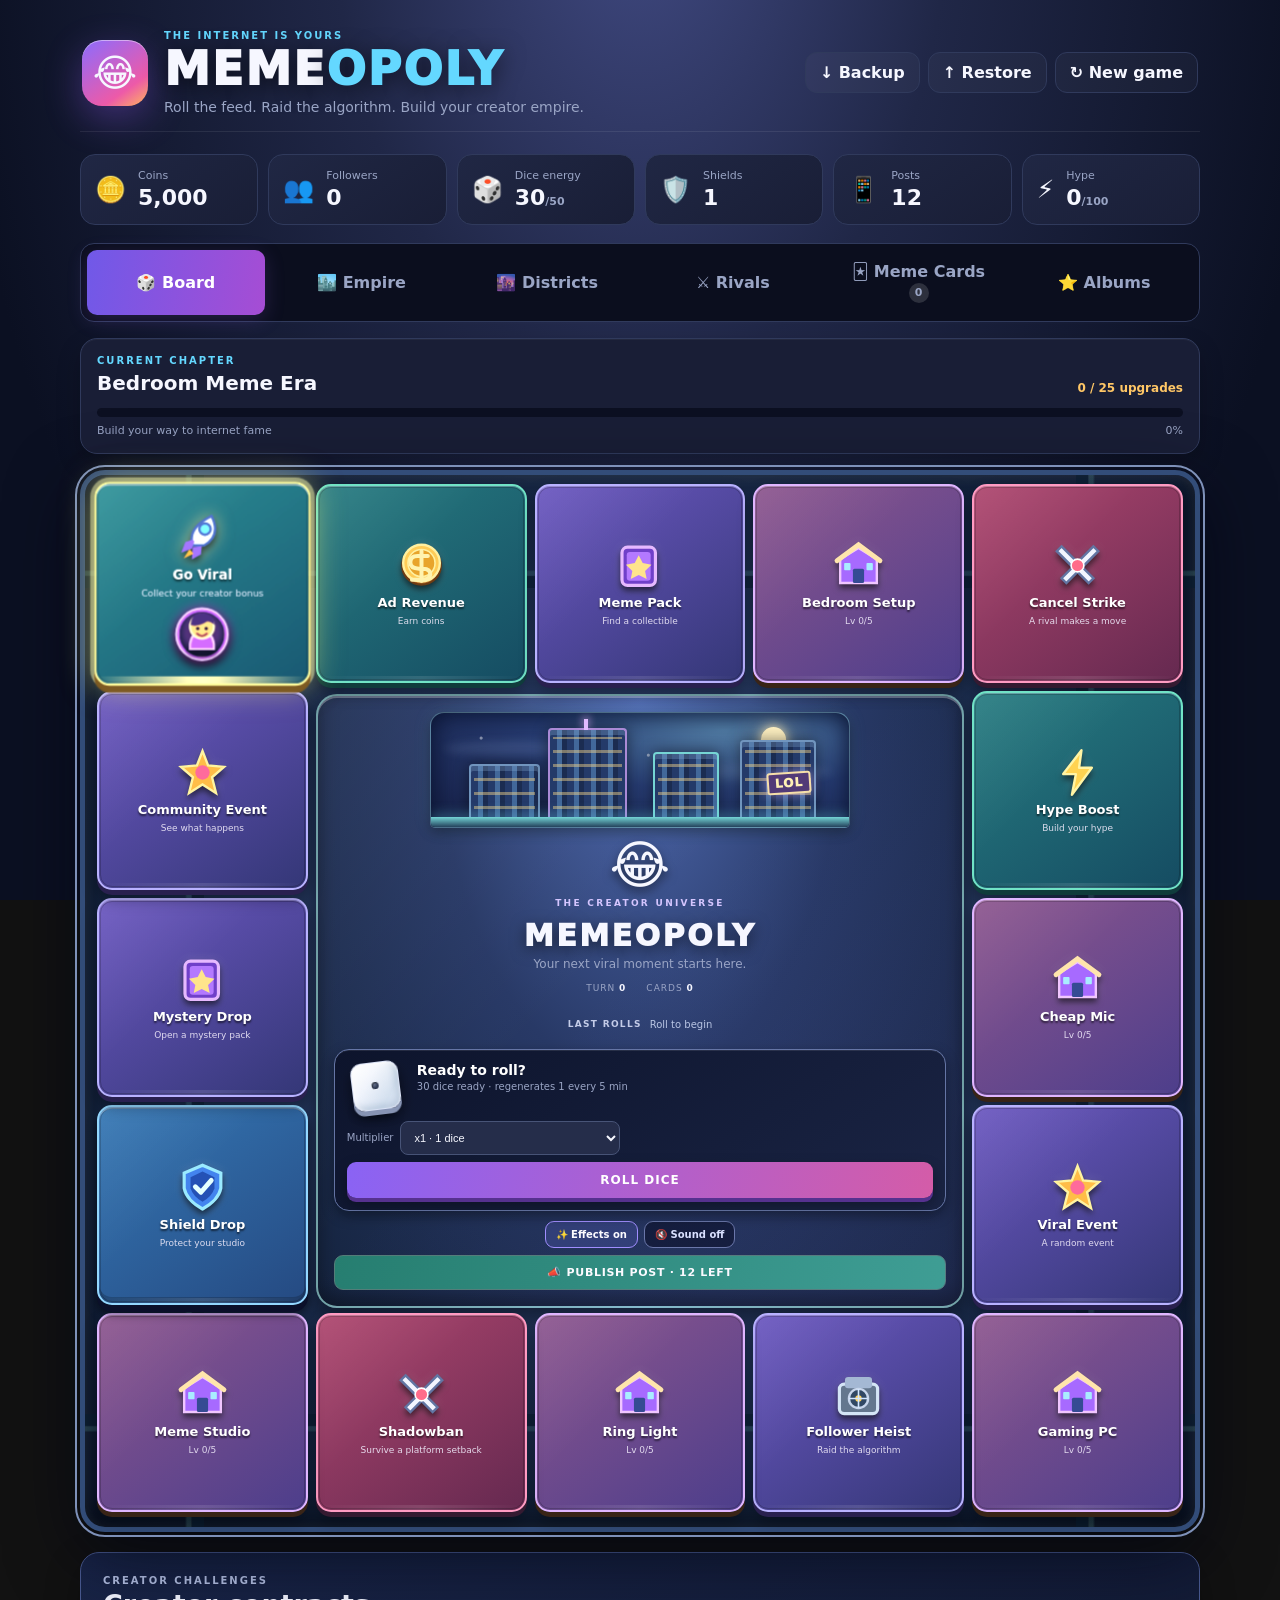
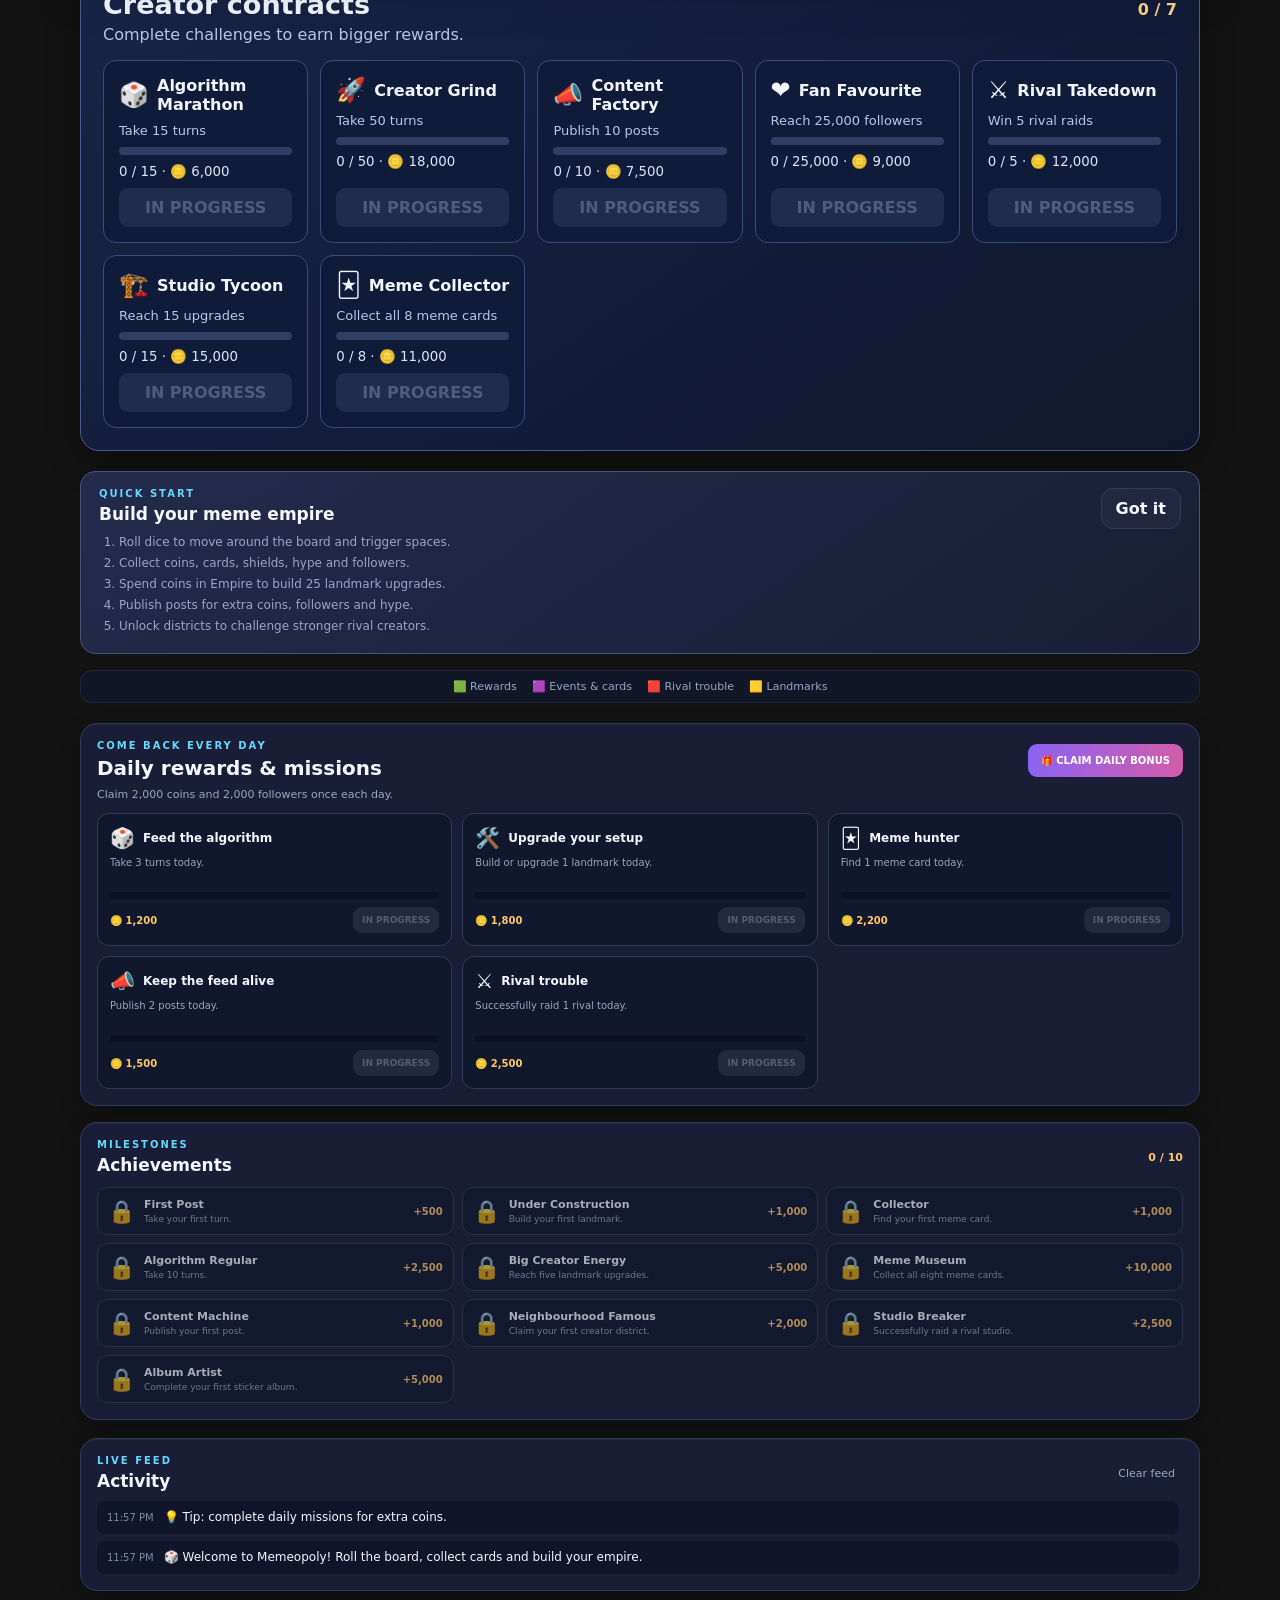
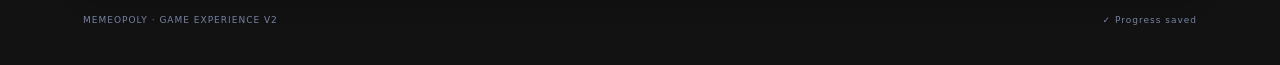
==== commit 220bfce9: "Improve keyboard navigation and announce dice outcomes" ====
--- a/index.html
+++ b/index.html
@@ -11,8 +11,14 @@
   <link rel="icon" href="icon.svg" type="image/svg+xml">
   <title>Memeopoly — Build Your Meme Empire</title>
   <link rel="stylesheet" href="style.css">
+  <style>
+    .skip-to-board{position:absolute;z-index:1000;top:8px;left:8px;transform:translateY(-160%);padding:12px 16px;border-radius:10px;background:#fff;color:#101326;font-weight:800}
+    .skip-to-board:focus{transform:translateY(0)}
+    :where(button,select,input,a):focus-visible{outline:3px solid #64d8ff;outline-offset:3px}
+  </style>
 </head>
 <body>
+  <a class="skip-to-board" href="#boardScreen">Skip to game board</a>
   <main id="game">
     <header class="hero">
       <div class="brand-mark">😂</div>
@@ -33,7 +39,7 @@
       <button class="tab" data-screen="districtScreen" type="button">🌆 Districts</button><button class="tab" data-screen="rivalsScreen" type="button">⚔️ Rivals</button><button class="tab" data-screen="collectionScreen" type="button">🃏 Meme Cards <span id="cardCount" class="tab-count">0</span></button><button class="tab" data-screen="stickerScreen" type="button">⭐ Albums</button>
     </nav>
 
-    <section id="boardScreen" class="screen">
+    <section id="boardScreen" class="screen" tabindex="-1">
       <div class="era-panel">
         <div class="era-copy"><div><p class="eyebrow">CURRENT CHAPTER</p><h2 id="eraName">Bedroom Meme Era</h2></div><strong id="progressText">0 / 25 upgrades</strong></div>
         <div class="progress-track"><div id="progressFill"></div></div>
@@ -43,7 +49,7 @@
         <div id="heistOverlay" class="event-choice hidden" role="dialog" aria-modal="true" aria-labelledby="heistTitle"><div class="event-choice-card heist-card"><div class="event-kicker">🏦 CREATOR HEIST</div><h2 id="heistTitle">Crack a vault</h2><p id="heistDescription">Pick one vault to uncover the loot.</p><div id="heistVaults" class="heist-vaults"></div><p id="heistResult" aria-live="polite"></p><button id="heistContinue" class="heist-continue hidden" type="button">COLLECT & CONTINUE</button></div></div><div id="boardCenter">
           <div class="creator-city" aria-hidden="true"><div class="city-moon"></div><div class="city-cloud cloud-one"></div><div class="city-cloud cloud-two"></div><div class="city-tower tower-one"></div><div class="city-tower tower-two"></div><div class="city-tower tower-three"></div><div class="city-tower tower-four"></div><div class="city-ground"></div><div class="city-billboard">LOL</div></div><div class="center-logo">😂</div><div class="game-stage-label">THE CREATOR UNIVERSE</div><h2>MEMEOPOLY</h2><p id="centerMessage">Your next viral moment starts here.</p>
           <div class="center-mini-stats"><span>TURN <b id="turnCount">0</b></span><span>CARDS <b id="centerCards">0</b></span></div>
-          <div id="rollHistory" class="roll-history" aria-label="Recent dice rolls"><span class="roll-history-label">LAST ROLLS</span><span id="rollHistoryFaces" class="roll-history-faces">Roll to begin</span></div><div id="dicePanel"><div id="diceIcon" aria-hidden="true">🎲</div><div><strong id="diceText">Ready to roll?</strong><small id="rollHint">Spend dice energy to move and win bigger rewards.</small></div><div class="roll-controls"><label for="rollMultiplier">Multiplier</label><select id="rollMultiplier"><option value="1">x1 · 1 dice</option><option value="2">x2 · 2 dice</option><option value="5">x5 · 5 dice</option><option value="10">x10 · 10 dice</option></select><button id="postBtn" type="button">ROLL DICE</button></div></div><div class="game-options"><button id="effectsToggle" type="button" aria-pressed="true">✨ Effects on</button><button id="soundToggle" type="button" aria-pressed="false">🔇 Sound off</button></div><button id="publishBtn" class="publish-btn" type="button">📣 PUBLISH POST</button>
+          <div id="rollHistory" class="roll-history" aria-label="Recent dice rolls"><span class="roll-history-label">LAST ROLLS</span><span id="rollHistoryFaces" class="roll-history-faces">Roll to begin</span></div><div id="dicePanel"><div id="diceIcon" aria-hidden="true">🎲</div><div><strong id="diceText" role="status" aria-live="polite" aria-atomic="true">Ready to roll?</strong><small id="rollHint">Spend dice energy to move and win bigger rewards.</small></div><div class="roll-controls"><label for="rollMultiplier">Multiplier</label><select id="rollMultiplier"><option value="1">x1 · 1 dice</option><option value="2">x2 · 2 dice</option><option value="5">x5 · 5 dice</option><option value="10">x10 · 10 dice</option></select><button id="postBtn" type="button">ROLL DICE</button></div></div><div class="game-options"><button id="effectsToggle" type="button" aria-pressed="true">✨ Effects on</button><button id="soundToggle" type="button" aria-pressed="false">🔇 Sound off</button></div><button id="publishBtn" class="publish-btn" type="button">📣 PUBLISH POST</button>
         </div>
       </div>
       <section class="contract-panel" id="contractPanel" aria-label="Creator contracts"><div class="contract-heading"><div><p class="eyebrow">CREATOR CHALLENGES</p><h2>Creator contracts</h2><p>Complete challenges to earn bigger rewards.</p></div><span id="contractCount">0 / 0</span></div><div id="creatorContracts" class="contract-grid"></div></section><section id="tutorialPanel" class="tutorial-panel" aria-label="How to play"><div><p class="eyebrow">QUICK START</p><h2>Build your meme empire</h2><ol><li>Roll dice to move around the board and trigger spaces.</li><li>Collect coins, cards, shields, hype and followers.</li><li>Spend coins in Empire to build 25 landmark upgrades.</li><li>Publish posts for extra coins, followers and hype.</li><li>Unlock districts to challenge stronger rival creators.</li></ol></div><button id="tutorialDismissBtn" class="ghost-btn" type="button">Got it</button></section>
--- a/style.css
+++ b/style.css
@@ -300,3 +300,49 @@
 #boardCenter{transition:box-shadow .3s}
 #boardCenter:focus-within{box-shadow:0 0 0 2px #9be7e0,0 12px 30px #0007}
 @media(prefers-reduced-motion:reduce){.screen.screen-entering,.screen-entering .landmark-card,.screen-entering .district-card,.screen-entering .rival-card,.screen-entering .collect-card,.screen-entering .album-card{animation:none!important}}
+
+
+/* V24: Original living creator-city diorama. CSS artwork, no external assets or network calls. */
+#boardCenter{isolation:isolate}
+.creator-city{position:relative;width:min(100%,420px);height:clamp(62px,12vw,116px);margin:0 auto 7px;border-radius:14px 14px 5px 5px;overflow:hidden;flex-shrink:0;background:radial-gradient(ellipse at 70% 15%,#517ca4 0%,#263b70 45%,#151d42 100%);box-shadow:inset 0 0 24px #07102c,0 5px 12px #0005}
+.creator-city:before{content:"";position:absolute;inset:0;background:radial-gradient(circle at 12% 22%,#fff9 0 1px,transparent 2px),radial-gradient(circle at 34% 16%,#fff9 0 1px,transparent 2px),radial-gradient(circle at 88% 33%,#fff9 0 1px,transparent 2px),radial-gradient(circle at 52% 37%,#fff9 0 1px,transparent 2px);opacity:.75}
+.city-moon{position:absolute;right:15%;top:12%;width:25px;aspect-ratio:1;border-radius:50%;background:#fff1c2;box-shadow:0 0 12px #ffecb5,0 0 32px #ffd99570;animation:cityMoonGlow 5s ease-in-out infinite alternate}
+.city-cloud{position:absolute;width:36%;height:15px;border-radius:50%;background:#b4c9f21e;filter:blur(4px);animation:cityDrift 14s ease-in-out infinite alternate}
+.cloud-one{top:25%;left:3%}.cloud-two{top:45%;right:4%;animation-delay:-8s}
+.city-tower{position:absolute;bottom:9px;width:17%;border:2px solid #7195be;border-bottom:0;border-radius:4px 4px 0 0;background:repeating-linear-gradient(90deg,#243a69 0 7px,#42689a 7px 12px,#1b2c51 12px 17px);box-shadow:inset 0 5px #91b8dc44,0 0 15px #0007}
+.city-tower:before{content:"";position:absolute;inset:7px 3px 2px;background:repeating-linear-gradient(0deg,transparent 0 7px,#f8d88b88 7px 10px,transparent 10px 14px);opacity:.85;animation:cityWindows 3.5s steps(2,end) infinite alternate}
+.tower-one{left:9%;height:47%}.tower-two{left:28%;height:79%;width:19%;border-color:#aa8ad6}.tower-three{left:53%;height:58%;width:16%;border-color:#76d5d4}.tower-four{right:8%;height:68%;width:18%}
+.tower-two:after{content:"";position:absolute;left:45%;top:-11px;width:4px;height:11px;background:#e1bbff;box-shadow:0 -2px 9px #efb7ff}
+.city-ground{position:absolute;bottom:0;left:0;right:0;height:10px;background:linear-gradient(#74d5d6,#24425c);box-shadow:0 -3px 12px #67d2e85c}
+.city-billboard{position:absolute;right:9%;bottom:29%;padding:2px 6px;border:2px solid #f6dfaa;border-radius:3px;background:#523a77;color:#fff0b5;font-size:clamp(7px,1vw,12px);font-weight:1000;letter-spacing:1px;transform:rotate(-4deg);box-shadow:0 0 12px #e6b4ff8c;animation:cityBillboard 3s ease-in-out infinite alternate}
+@keyframes cityMoonGlow{to{box-shadow:0 0 20px #ffecb5,0 0 46px #ffd9958c}}
+@keyframes cityDrift{to{transform:translateX(17px)}}
+@keyframes cityWindows{to{opacity:.42}}
+@keyframes cityBillboard{to{filter:brightness(1.4)}}
+@media(max-width:680px){.creator-city{height:clamp(45px,12vw,72px);margin-bottom:3px}.city-moon{width:17px}.city-billboard{padding:1px 3px}}
+@media(max-width:380px){.creator-city{height:42px}.city-billboard{font-size:6px}}
+@media(prefers-reduced-motion:reduce){.creator-city *,.creator-city *:before{animation:none!important}}
+
+
+/* V25: connected arcade boulevard around the board perimeter.
+   Artwork is behind tiles and does not intercept gameplay or accessibility. */
+#board{--boulevard:#5bcac8;--boulevard-edge:#d9e9b4}
+#board::before{inset:0;z-index:-1;border:0;border-radius:inherit;background:
+ linear-gradient(90deg,transparent 9%,#85e8d927 9.2%,#85e8d927 9.5%,transparent 9.7%,transparent 90.3%,#85e8d927 90.5%,#85e8d927 90.8%,transparent 91%),
+ linear-gradient(0deg,transparent 9%,#85e8d927 9.2%,#85e8d927 9.5%,transparent 9.7%,transparent 90.3%,#85e8d927 90.5%,#85e8d927 90.8%,transparent 91%);
+ pointer-events:none}
+#board::after{inset:0;z-index:-1;border-radius:inherit;pointer-events:none;
+ background:linear-gradient(90deg,transparent 9.6%,#091d30 9.6%,#091d30 10.7%,transparent 10.7%,transparent 89.3%,#091d30 89.3%,#091d30 90.4%,transparent 90.4%),
+ linear-gradient(0deg,transparent 9.6%,#091d30 9.6%,#091d30 10.7%,transparent 10.7%,transparent 89.3%,#091d30 89.3%,#091d30 90.4%,transparent 90.4%);
+ opacity:.55}
+.tile{isolation:isolate}
+.tile::before{content:"";position:absolute;z-index:0;inset:auto 0 0;height:5px;background:linear-gradient(90deg,transparent,#ffffff34,transparent);opacity:.55;pointer-events:none}
+.tile>*{position:relative;z-index:1}
+.tile-icon{filter:drop-shadow(0 4px 3px #0009) drop-shadow(0 0 5px #ffffff22)}
+.tile.player .tile-icon{filter:drop-shadow(0 4px 3px #0009) drop-shadow(0 0 8px #ffdf8a88)}
+.tile.player::before{height:7px;background:linear-gradient(90deg,transparent,#fff1ac,transparent);opacity:1}
+#boardCenter{border-color:#a2e4dcaa}
+#boardCenter .creator-city{border:1px solid #a2e4dc59;box-shadow:inset 0 0 24px #07102c,0 5px 12px #0005,0 0 18px #74d8d520}
+@media(hover:hover){.tile:not(.player):hover{z-index:3}.tile:not(.player):hover .tile-icon{filter:drop-shadow(0 6px 4px #000a) drop-shadow(0 0 8px #c3ffff6a)}}
+@media(max-width:680px){.tile::before{height:3px}.tile.player::before{height:4px}#board::before,#board::after{opacity:.5}}
+@media(prefers-reduced-motion:reduce){.tile.player .tile-icon{transition:none}}
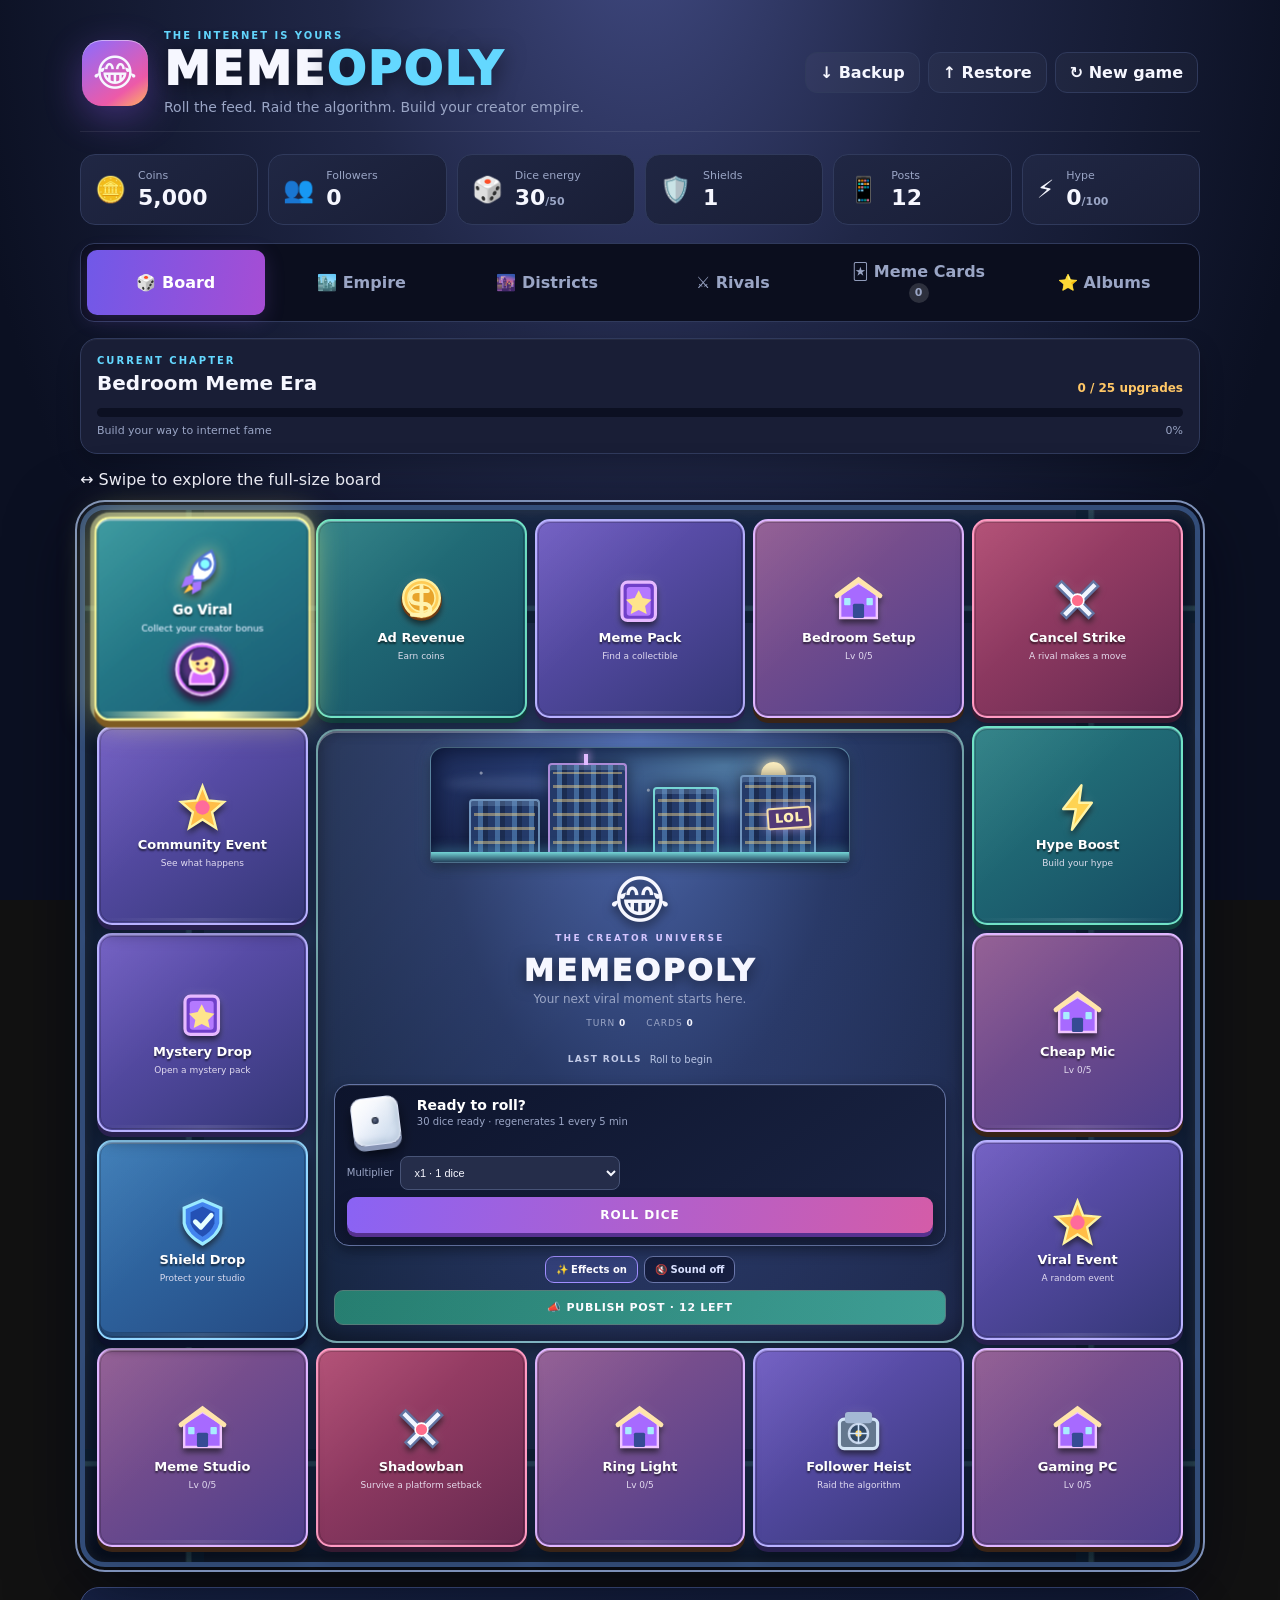
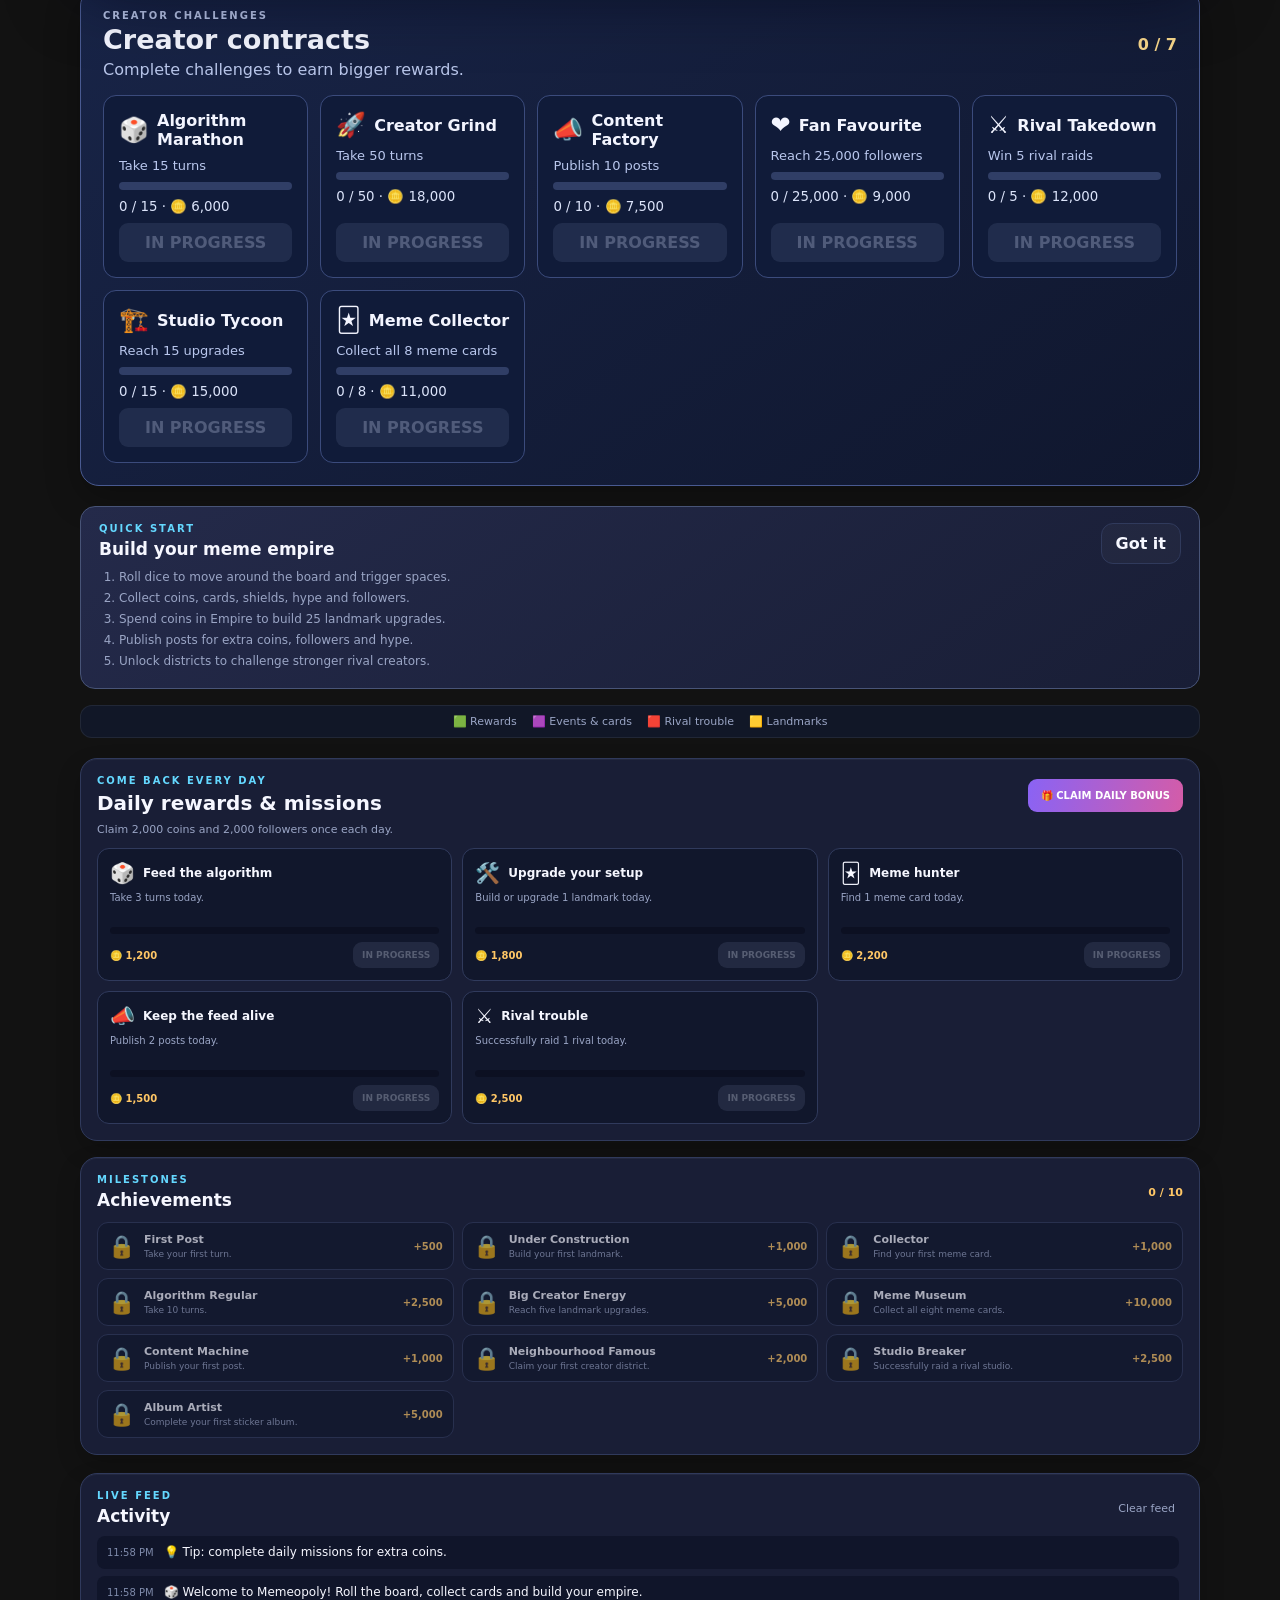
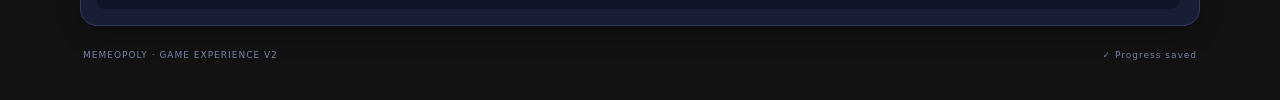
==== commit 60a3a7a6: "Add accessible horizontal viewport for full-size mobile board" ====
--- a/index.html
+++ b/index.html
@@ -11,14 +11,8 @@
   <link rel="icon" href="icon.svg" type="image/svg+xml">
   <title>Memeopoly — Build Your Meme Empire</title>
   <link rel="stylesheet" href="style.css">
-  <style>
-    .skip-to-board{position:absolute;z-index:1000;top:8px;left:8px;transform:translateY(-160%);padding:12px 16px;border-radius:10px;background:#fff;color:#101326;font-weight:800}
-    .skip-to-board:focus{transform:translateY(0)}
-    :where(button,select,input,a):focus-visible{outline:3px solid #64d8ff;outline-offset:3px}
-  </style>
 </head>
 <body>
-  <a class="skip-to-board" href="#boardScreen">Skip to game board</a>
   <main id="game">
     <header class="hero">
       <div class="brand-mark">😂</div>
@@ -39,18 +33,21 @@
       <button class="tab" data-screen="districtScreen" type="button">🌆 Districts</button><button class="tab" data-screen="rivalsScreen" type="button">⚔️ Rivals</button><button class="tab" data-screen="collectionScreen" type="button">🃏 Meme Cards <span id="cardCount" class="tab-count">0</span></button><button class="tab" data-screen="stickerScreen" type="button">⭐ Albums</button>
     </nav>
 
-    <section id="boardScreen" class="screen" tabindex="-1">
+    <section id="boardScreen" class="screen">
       <div class="era-panel">
         <div class="era-copy"><div><p class="eyebrow">CURRENT CHAPTER</p><h2 id="eraName">Bedroom Meme Era</h2></div><strong id="progressText">0 / 25 upgrades</strong></div>
         <div class="progress-track"><div id="progressFill"></div></div>
         <div class="progress-foot"><span>Build your way to internet fame</span><span id="eraProgress">0%</span></div>
       </div>
+      <p class="board-pan-hint">↔ Swipe to explore the full-size board</p>
+      <div class="board-viewport" tabindex="0" role="region" aria-label="Scrollable Memeopoly board; swipe sideways to explore">
       <div id="board" aria-label="Memeopoly game board"><div id="gameEffects" aria-hidden="true"></div><div id="eventChoice" class="event-choice hidden" role="dialog" aria-modal="true" aria-labelledby="eventTitle"><div class="event-choice-card"><div class="event-kicker">⚡ LIVE CREATOR EVENT</div><h2 id="eventTitle">Choose your move</h2><p id="eventDescription"></p><div id="eventOptions"></div></div></div>
         <div id="heistOverlay" class="event-choice hidden" role="dialog" aria-modal="true" aria-labelledby="heistTitle"><div class="event-choice-card heist-card"><div class="event-kicker">🏦 CREATOR HEIST</div><h2 id="heistTitle">Crack a vault</h2><p id="heistDescription">Pick one vault to uncover the loot.</p><div id="heistVaults" class="heist-vaults"></div><p id="heistResult" aria-live="polite"></p><button id="heistContinue" class="heist-continue hidden" type="button">COLLECT & CONTINUE</button></div></div><div id="boardCenter">
           <div class="creator-city" aria-hidden="true"><div class="city-moon"></div><div class="city-cloud cloud-one"></div><div class="city-cloud cloud-two"></div><div class="city-tower tower-one"></div><div class="city-tower tower-two"></div><div class="city-tower tower-three"></div><div class="city-tower tower-four"></div><div class="city-ground"></div><div class="city-billboard">LOL</div></div><div class="center-logo">😂</div><div class="game-stage-label">THE CREATOR UNIVERSE</div><h2>MEMEOPOLY</h2><p id="centerMessage">Your next viral moment starts here.</p>
           <div class="center-mini-stats"><span>TURN <b id="turnCount">0</b></span><span>CARDS <b id="centerCards">0</b></span></div>
-          <div id="rollHistory" class="roll-history" aria-label="Recent dice rolls"><span class="roll-history-label">LAST ROLLS</span><span id="rollHistoryFaces" class="roll-history-faces">Roll to begin</span></div><div id="dicePanel"><div id="diceIcon" aria-hidden="true">🎲</div><div><strong id="diceText" role="status" aria-live="polite" aria-atomic="true">Ready to roll?</strong><small id="rollHint">Spend dice energy to move and win bigger rewards.</small></div><div class="roll-controls"><label for="rollMultiplier">Multiplier</label><select id="rollMultiplier"><option value="1">x1 · 1 dice</option><option value="2">x2 · 2 dice</option><option value="5">x5 · 5 dice</option><option value="10">x10 · 10 dice</option></select><button id="postBtn" type="button">ROLL DICE</button></div></div><div class="game-options"><button id="effectsToggle" type="button" aria-pressed="true">✨ Effects on</button><button id="soundToggle" type="button" aria-pressed="false">🔇 Sound off</button></div><button id="publishBtn" class="publish-btn" type="button">📣 PUBLISH POST</button>
+          <div id="rollHistory" class="roll-history" aria-label="Recent dice rolls"><span class="roll-history-label">LAST ROLLS</span><span id="rollHistoryFaces" class="roll-history-faces">Roll to begin</span></div><div id="dicePanel"><div id="diceIcon" aria-hidden="true">🎲</div><div><strong id="diceText">Ready to roll?</strong><small id="rollHint">Spend dice energy to move and win bigger rewards.</small></div><div class="roll-controls"><label for="rollMultiplier">Multiplier</label><select id="rollMultiplier"><option value="1">x1 · 1 dice</option><option value="2">x2 · 2 dice</option><option value="5">x5 · 5 dice</option><option value="10">x10 · 10 dice</option></select><button id="postBtn" type="button">ROLL DICE</button></div></div><div class="game-options"><button id="effectsToggle" type="button" aria-pressed="true">✨ Effects on</button><button id="soundToggle" type="button" aria-pressed="false">🔇 Sound off</button></div><button id="publishBtn" class="publish-btn" type="button">📣 PUBLISH POST</button>
         </div>
+      </div>
       </div>
       <section class="contract-panel" id="contractPanel" aria-label="Creator contracts"><div class="contract-heading"><div><p class="eyebrow">CREATOR CHALLENGES</p><h2>Creator contracts</h2><p>Complete challenges to earn bigger rewards.</p></div><span id="contractCount">0 / 0</span></div><div id="creatorContracts" class="contract-grid"></div></section><section id="tutorialPanel" class="tutorial-panel" aria-label="How to play"><div><p class="eyebrow">QUICK START</p><h2>Build your meme empire</h2><ol><li>Roll dice to move around the board and trigger spaces.</li><li>Collect coins, cards, shields, hype and followers.</li><li>Spend coins in Empire to build 25 landmark upgrades.</li><li>Publish posts for extra coins, followers and hype.</li><li>Unlock districts to challenge stronger rival creators.</li></ol></div><button id="tutorialDismissBtn" class="ghost-btn" type="button">Got it</button></section>
       <p class="board-legend"><span>🟩 Rewards</span><span>🟪 Events &amp; cards</span><span>🟥 Rival trouble</span><span>🟨 Landmarks</span></p>
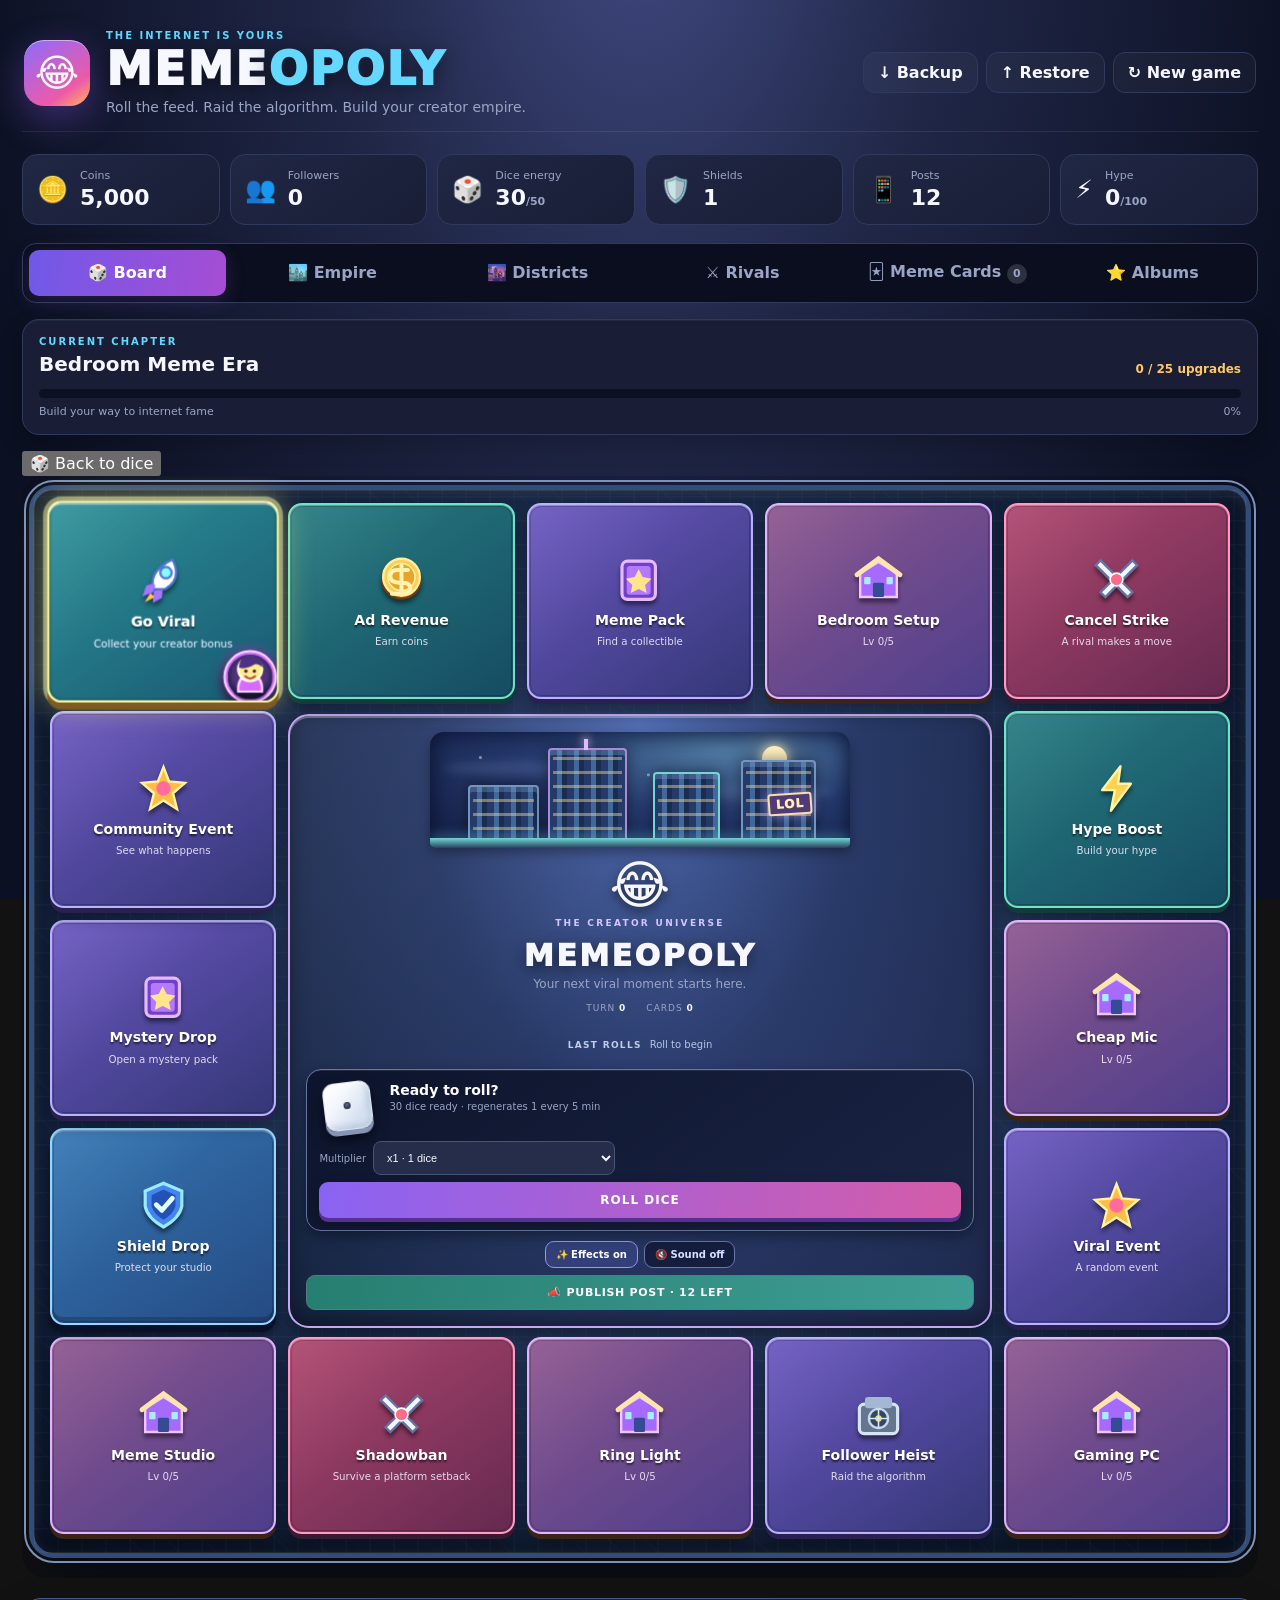
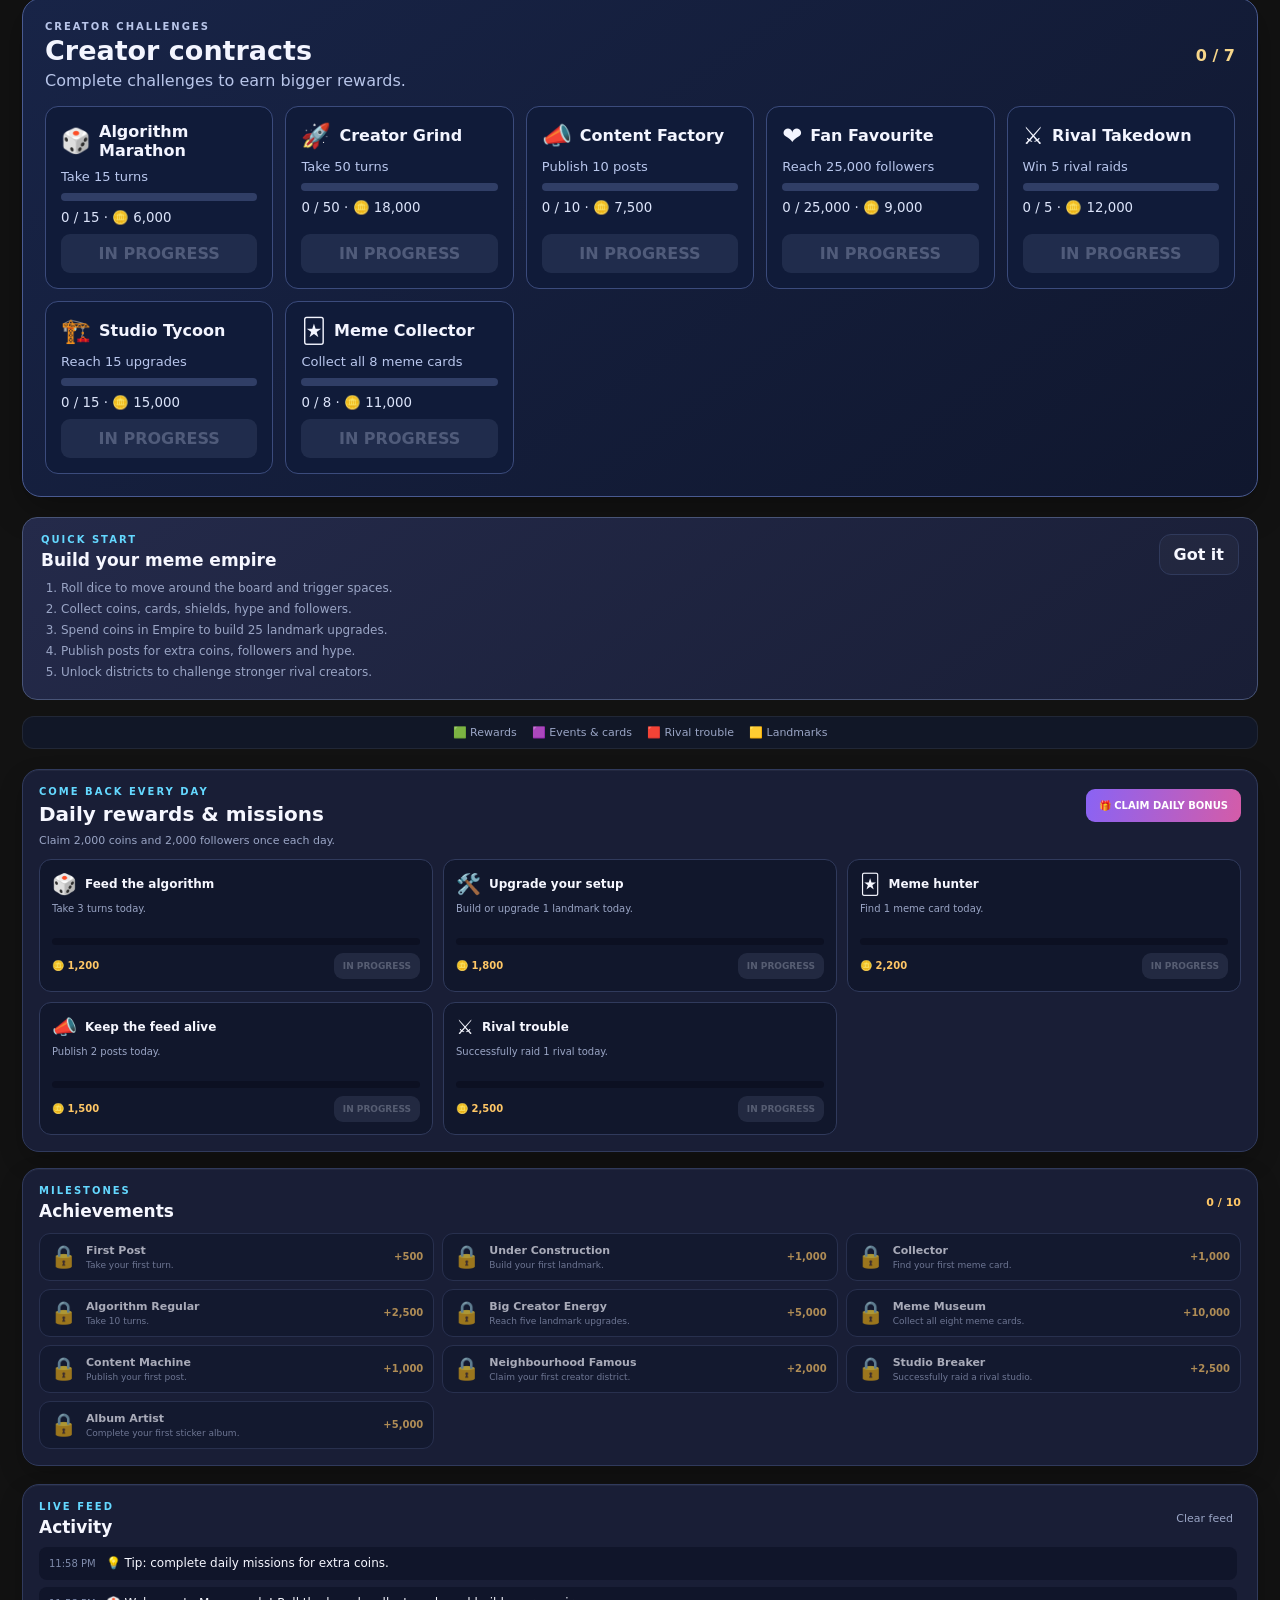
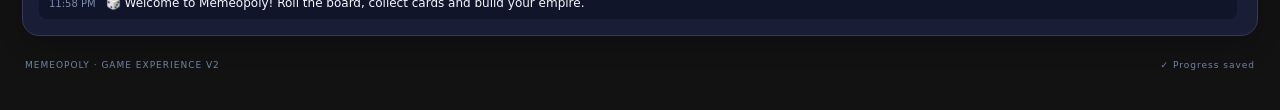
==== commit 0d9e70e6: "Add persistent mobile return-to-dice action" ====
--- a/index.html
+++ b/index.html
@@ -39,7 +39,7 @@
         <div class="progress-track"><div id="progressFill"></div></div>
         <div class="progress-foot"><span>Build your way to internet fame</span><span id="eraProgress">0%</span></div>
       </div>
-      <p class="board-pan-hint">↔ Swipe to explore the full-size board</p>
+      <div class="board-navigation"><p class="board-pan-hint">↔ Swipe to explore the full-size board</p><button id="jumpToDice" class="board-jump-btn" type="button" aria-label="Scroll board to dice controls">🎲 Back to dice</button></div>
       <div class="board-viewport" tabindex="0" role="region" aria-label="Scrollable Memeopoly board; swipe sideways to explore">
       <div id="board" aria-label="Memeopoly game board"><div id="gameEffects" aria-hidden="true"></div><div id="eventChoice" class="event-choice hidden" role="dialog" aria-modal="true" aria-labelledby="eventTitle"><div class="event-choice-card"><div class="event-kicker">⚡ LIVE CREATOR EVENT</div><h2 id="eventTitle">Choose your move</h2><p id="eventDescription"></p><div id="eventOptions"></div></div></div>
         <div id="heistOverlay" class="event-choice hidden" role="dialog" aria-modal="true" aria-labelledby="heistTitle"><div class="event-choice-card heist-card"><div class="event-kicker">🏦 CREATOR HEIST</div><h2 id="heistTitle">Crack a vault</h2><p id="heistDescription">Pick one vault to uncover the loot.</p><div id="heistVaults" class="heist-vaults"></div><p id="heistResult" aria-live="polite"></p><button id="heistContinue" class="heist-continue hidden" type="button">COLLECT & CONTINUE</button></div></div><div id="boardCenter">
--- a/style.css
+++ b/style.css
@@ -323,26 +323,33 @@
 @media(max-width:380px){.creator-city{height:42px}.city-billboard{font-size:6px}}
 @media(prefers-reduced-motion:reduce){.creator-city *,.creator-city *:before{animation:none!important}}
 
-
-/* V25: connected arcade boulevard around the board perimeter.
-   Artwork is behind tiles and does not intercept gameplay or accessibility. */
-#board{--boulevard:#5bcac8;--boulevard-edge:#d9e9b4}
-#board::before{inset:0;z-index:-1;border:0;border-radius:inherit;background:
- linear-gradient(90deg,transparent 9%,#85e8d927 9.2%,#85e8d927 9.5%,transparent 9.7%,transparent 90.3%,#85e8d927 90.5%,#85e8d927 90.8%,transparent 91%),
- linear-gradient(0deg,transparent 9%,#85e8d927 9.2%,#85e8d927 9.5%,transparent 9.7%,transparent 90.3%,#85e8d927 90.5%,#85e8d927 90.8%,transparent 91%);
- pointer-events:none}
-#board::after{inset:0;z-index:-1;border-radius:inherit;pointer-events:none;
- background:linear-gradient(90deg,transparent 9.6%,#091d30 9.6%,#091d30 10.7%,transparent 10.7%,transparent 89.3%,#091d30 89.3%,#091d30 90.4%,transparent 90.4%),
- linear-gradient(0deg,transparent 9.6%,#091d30 9.6%,#091d30 10.7%,transparent 10.7%,transparent 89.3%,#091d30 89.3%,#091d30 90.4%,transparent 90.4%);
- opacity:.55}
-.tile{isolation:isolate}
-.tile::before{content:"";position:absolute;z-index:0;inset:auto 0 0;height:5px;background:linear-gradient(90deg,transparent,#ffffff34,transparent);opacity:.55;pointer-events:none}
-.tile>*{position:relative;z-index:1}
-.tile-icon{filter:drop-shadow(0 4px 3px #0009) drop-shadow(0 0 5px #ffffff22)}
-.tile.player .tile-icon{filter:drop-shadow(0 4px 3px #0009) drop-shadow(0 0 8px #ffdf8a88)}
-.tile.player::before{height:7px;background:linear-gradient(90deg,transparent,#fff1ac,transparent);opacity:1}
-#boardCenter{border-color:#a2e4dcaa}
-#boardCenter .creator-city{border:1px solid #a2e4dc59;box-shadow:inset 0 0 24px #07102c,0 5px 12px #0005,0 0 18px #74d8d520}
-@media(hover:hover){.tile:not(.player):hover{z-index:3}.tile:not(.player):hover .tile-icon{filter:drop-shadow(0 6px 4px #000a) drop-shadow(0 0 8px #c3ffff6a)}}
-@media(max-width:680px){.tile::before{height:3px}.tile.player::before{height:4px}#board::before,#board::after{opacity:.5}}
-@media(prefers-reduced-motion:reduce){.tile.player .tile-icon{transition:none}}
+/* V32: Make the board a full-sized game surface instead of shrinking 25 spaces to phone width. */
+#game{max-width:1500px}
+.board-viewport{width:100%;max-width:100%;overflow-x:auto;overflow-y:hidden;overscroll-behavior-x:contain;scrollbar-width:thin;scrollbar-color:#8c86d8 #121a34;border-radius:24px;padding:9px 7px 20px;scroll-snap-type:x proximity}
+.board-viewport:focus-visible{outline:3px solid #9be7e0;outline-offset:2px}
+.board-pan-hint{display:none}
+#board{width:100%;min-height:800px;grid-template-rows:repeat(5,minmax(145px,1fr));gap:12px;padding:16px}
+#board .tile{padding:10px 7px;gap:7px;border-radius:14px}
+#board .tile-icon{font-size:clamp(25px,2.5vw,40px)}
+#board .tile strong{font-size:clamp(12px,1.1vw,17px)}
+#board .tile small{font-size:clamp(10px,.8vw,13px)}
+#board .token{font-size:clamp(21px,2vw,32px)}
+@media(max-width:900px){
+ .board-pan-hint{display:block;margin:0 0 6px;text-align:center;color:#c7d9fa;font-size:12px;font-weight:750;letter-spacing:.03em}
+ .board-viewport{padding:8px 6px 20px}
+ #board{width:900px;min-height:840px;grid-template-columns:repeat(5,minmax(0,1fr));grid-template-rows:repeat(5,minmax(155px,1fr));gap:10px;padding:12px;border-width:4px}
+ #board .tile{padding:9px 6px;gap:6px;border-radius:13px}
+ #board .tile-icon{font-size:34px;width:auto;height:auto}
+ #board .tile strong{font-size:14px}
+ #board .tile small{display:block;font-size:11px}
+ #board .token{font-size:26px;width:auto;height:auto}
+ #boardCenter{padding:16px;border-radius:19px}
+ #boardCenter h2{font-size:27px}
+ #boardCenter>p{font-size:12px}
+ #boardCenter .creator-city{height:105px}
+ #dicePanel{grid-template-columns:50px 1fr;padding:12px;gap:7px 10px}
+ #diceIcon{font-size:38px}
+ #dicePanel strong{font-size:13px}
+ #dicePanel small{font-size:11px}
+ #postBtn{padding:13px;font-size:13px}
+}
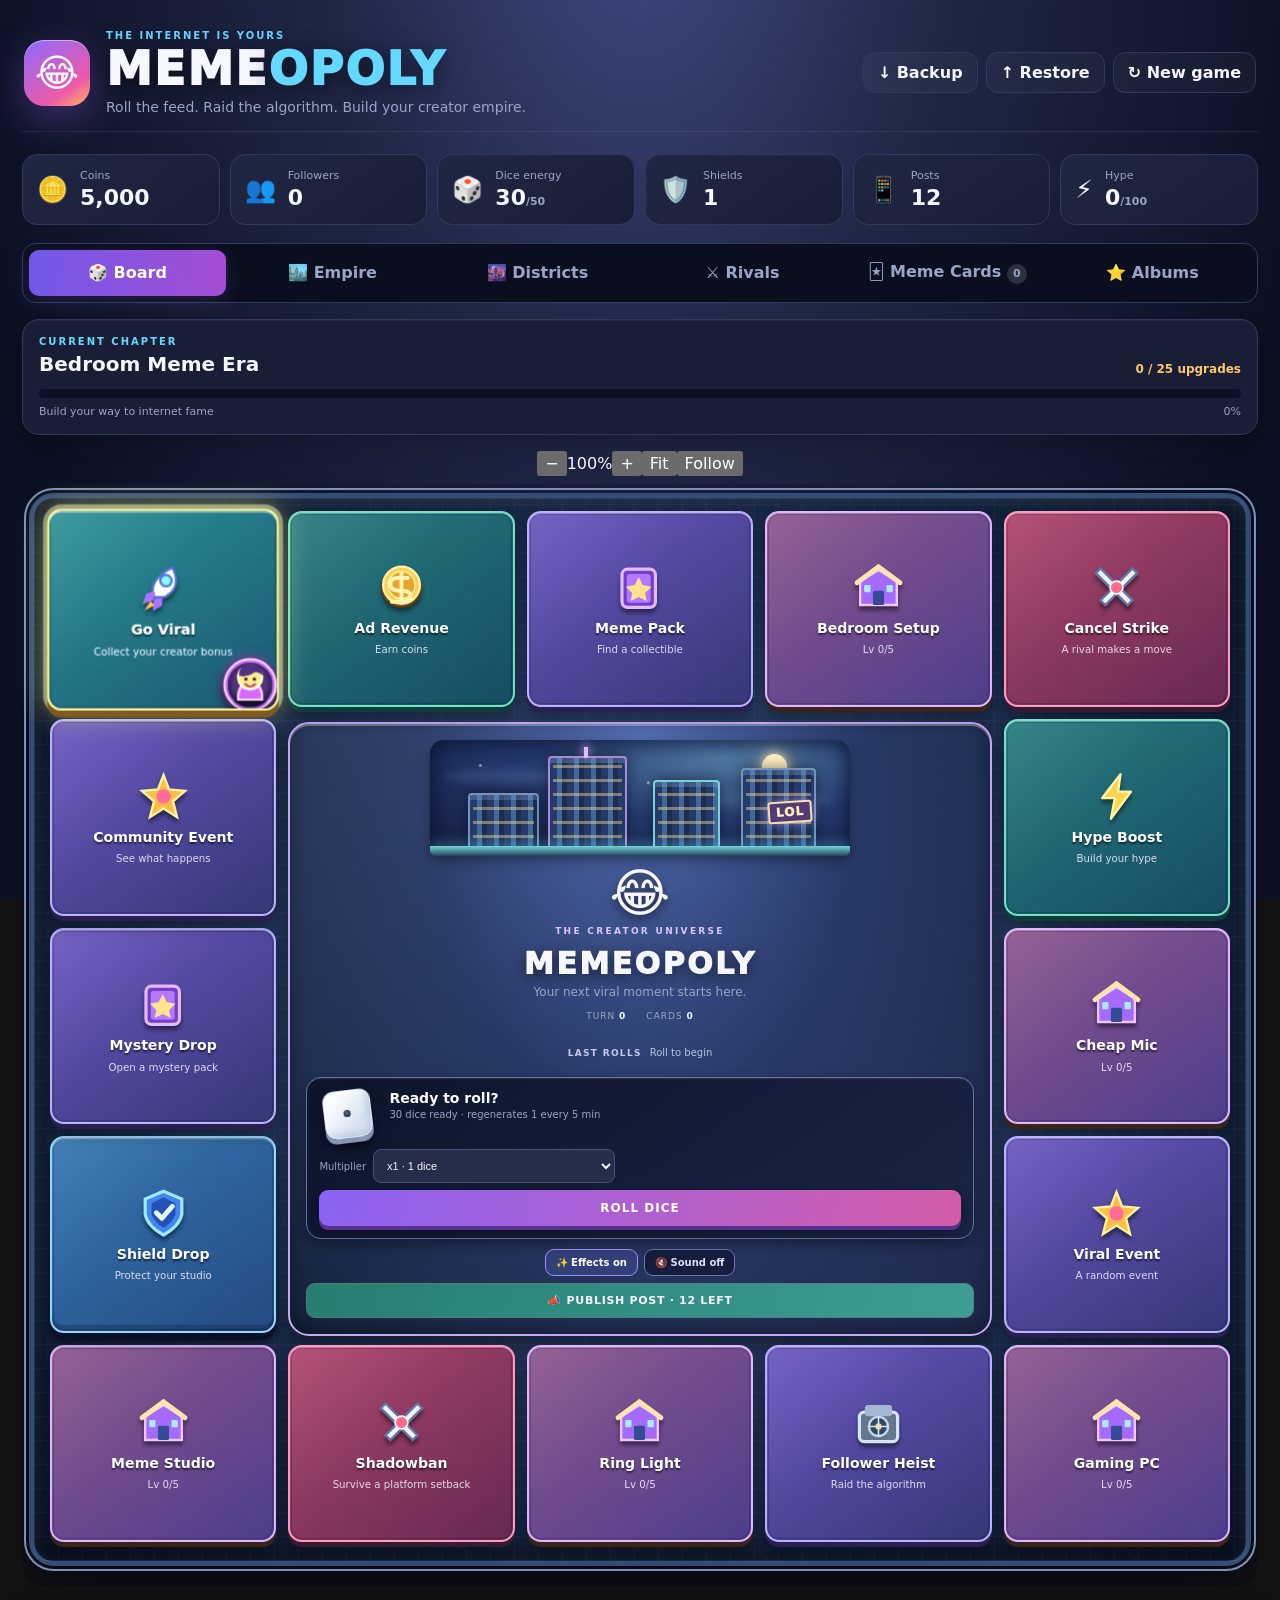
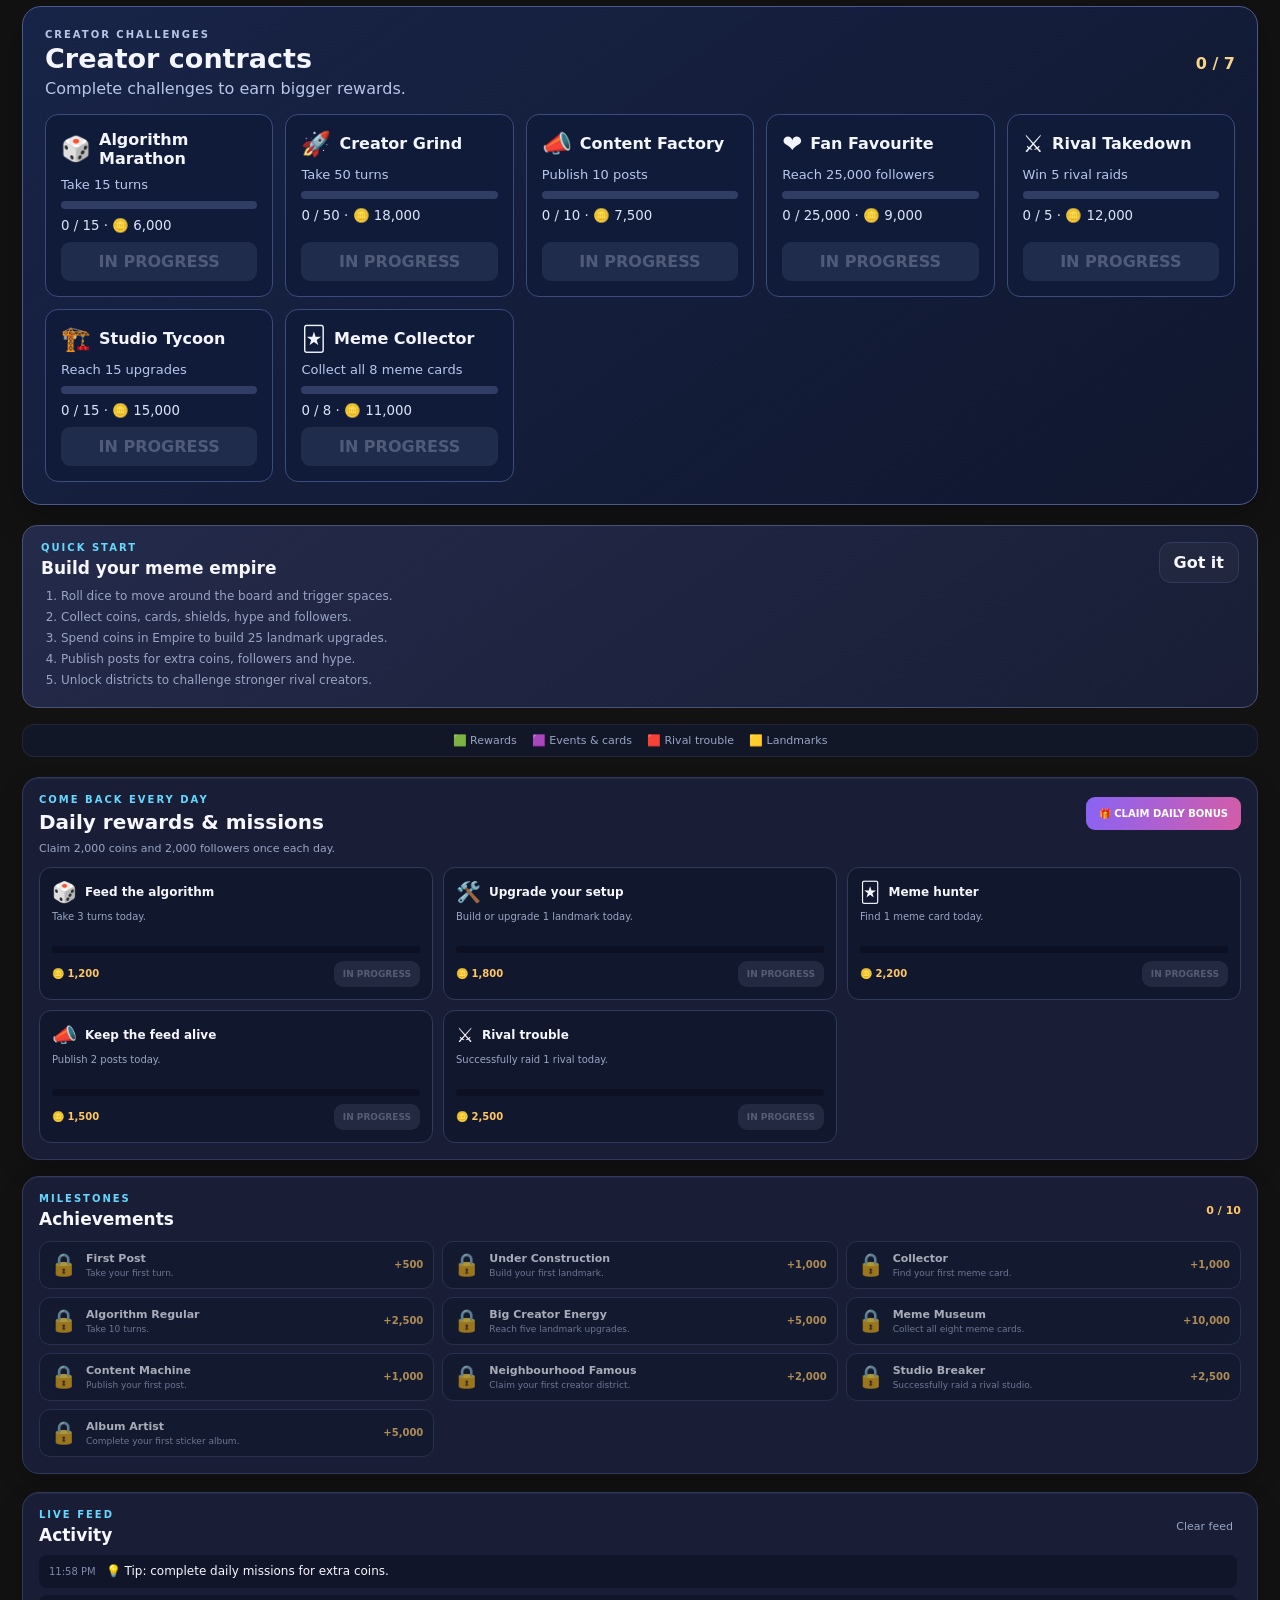
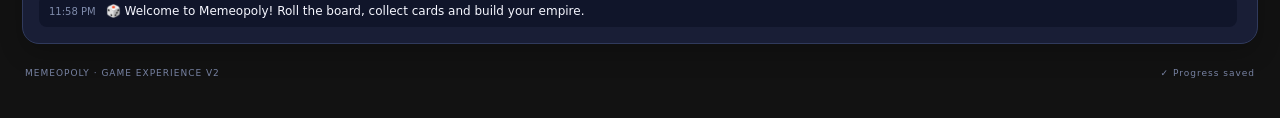
==== commit 616e5e9b: "Add board camera zoom and follow controls" ====
--- a/index.html
+++ b/index.html
@@ -39,7 +39,7 @@
         <div class="progress-track"><div id="progressFill"></div></div>
         <div class="progress-foot"><span>Build your way to internet fame</span><span id="eraProgress">0%</span></div>
       </div>
-      <div class="board-navigation"><p class="board-pan-hint">↔ Swipe to explore the full-size board</p><button id="jumpToDice" class="board-jump-btn" type="button" aria-label="Scroll board to dice controls">🎲 Back to dice</button></div>
+      <div class="board-navigation"><p class="board-pan-hint">↔ Swipe to explore the full-size board</p><button id="jumpToDice" class="board-jump-btn" type="button" aria-label="Scroll board to dice controls">🎲 Back to dice</button><div class="board-camera" role="group" aria-label="Board camera controls"><button id="boardZoomOut" type="button" aria-label="Zoom board out">−</button><output id="boardZoomLabel" aria-live="off">100%</output><button id="boardZoomIn" type="button" aria-label="Zoom board in">+</button><button id="boardFit" type="button" aria-label="Fit board to screen">Fit</button><button id="boardFollow" type="button" aria-pressed="true">Follow</button></div></div>
       <div class="board-viewport" tabindex="0" role="region" aria-label="Scrollable Memeopoly board; swipe sideways to explore">
       <div id="board" aria-label="Memeopoly game board"><div id="gameEffects" aria-hidden="true"></div><div id="eventChoice" class="event-choice hidden" role="dialog" aria-modal="true" aria-labelledby="eventTitle"><div class="event-choice-card"><div class="event-kicker">⚡ LIVE CREATOR EVENT</div><h2 id="eventTitle">Choose your move</h2><p id="eventDescription"></p><div id="eventOptions"></div></div></div>
         <div id="heistOverlay" class="event-choice hidden" role="dialog" aria-modal="true" aria-labelledby="heistTitle"><div class="event-choice-card heist-card"><div class="event-kicker">🏦 CREATOR HEIST</div><h2 id="heistTitle">Crack a vault</h2><p id="heistDescription">Pick one vault to uncover the loot.</p><div id="heistVaults" class="heist-vaults"></div><p id="heistResult" aria-live="polite"></p><button id="heistContinue" class="heist-continue hidden" type="button">COLLECT & CONTINUE</button></div></div><div id="boardCenter">
--- a/style.css
+++ b/style.css
@@ -353,3 +353,9 @@
  #dicePanel small{font-size:11px}
  #postBtn{padding:13px;font-size:13px}
 }
+
+/* Accessible return control: the large board must never strand the roll button off-screen. */
+.board-navigation{display:flex;align-items:center;justify-content:center;gap:12px;flex-wrap:wrap;margin:2px 0 8px}
+.board-jump-btn{display:none;min-height:44px;padding:10px 16px;border:1px solid #a9a0fa;border-radius:999px;color:#fff;background:linear-gradient(135deg,#6244be,#8e4bba);font-size:13px;font-weight:850;box-shadow:0 5px 16px #0006}
+.board-jump-btn:focus-visible{outline:3px solid #9be7e0;outline-offset:3px}
+@media(max-width:900px){.board-jump-btn{display:inline-flex;align-items:center;justify-content:center}.board-pan-hint{margin:0}}
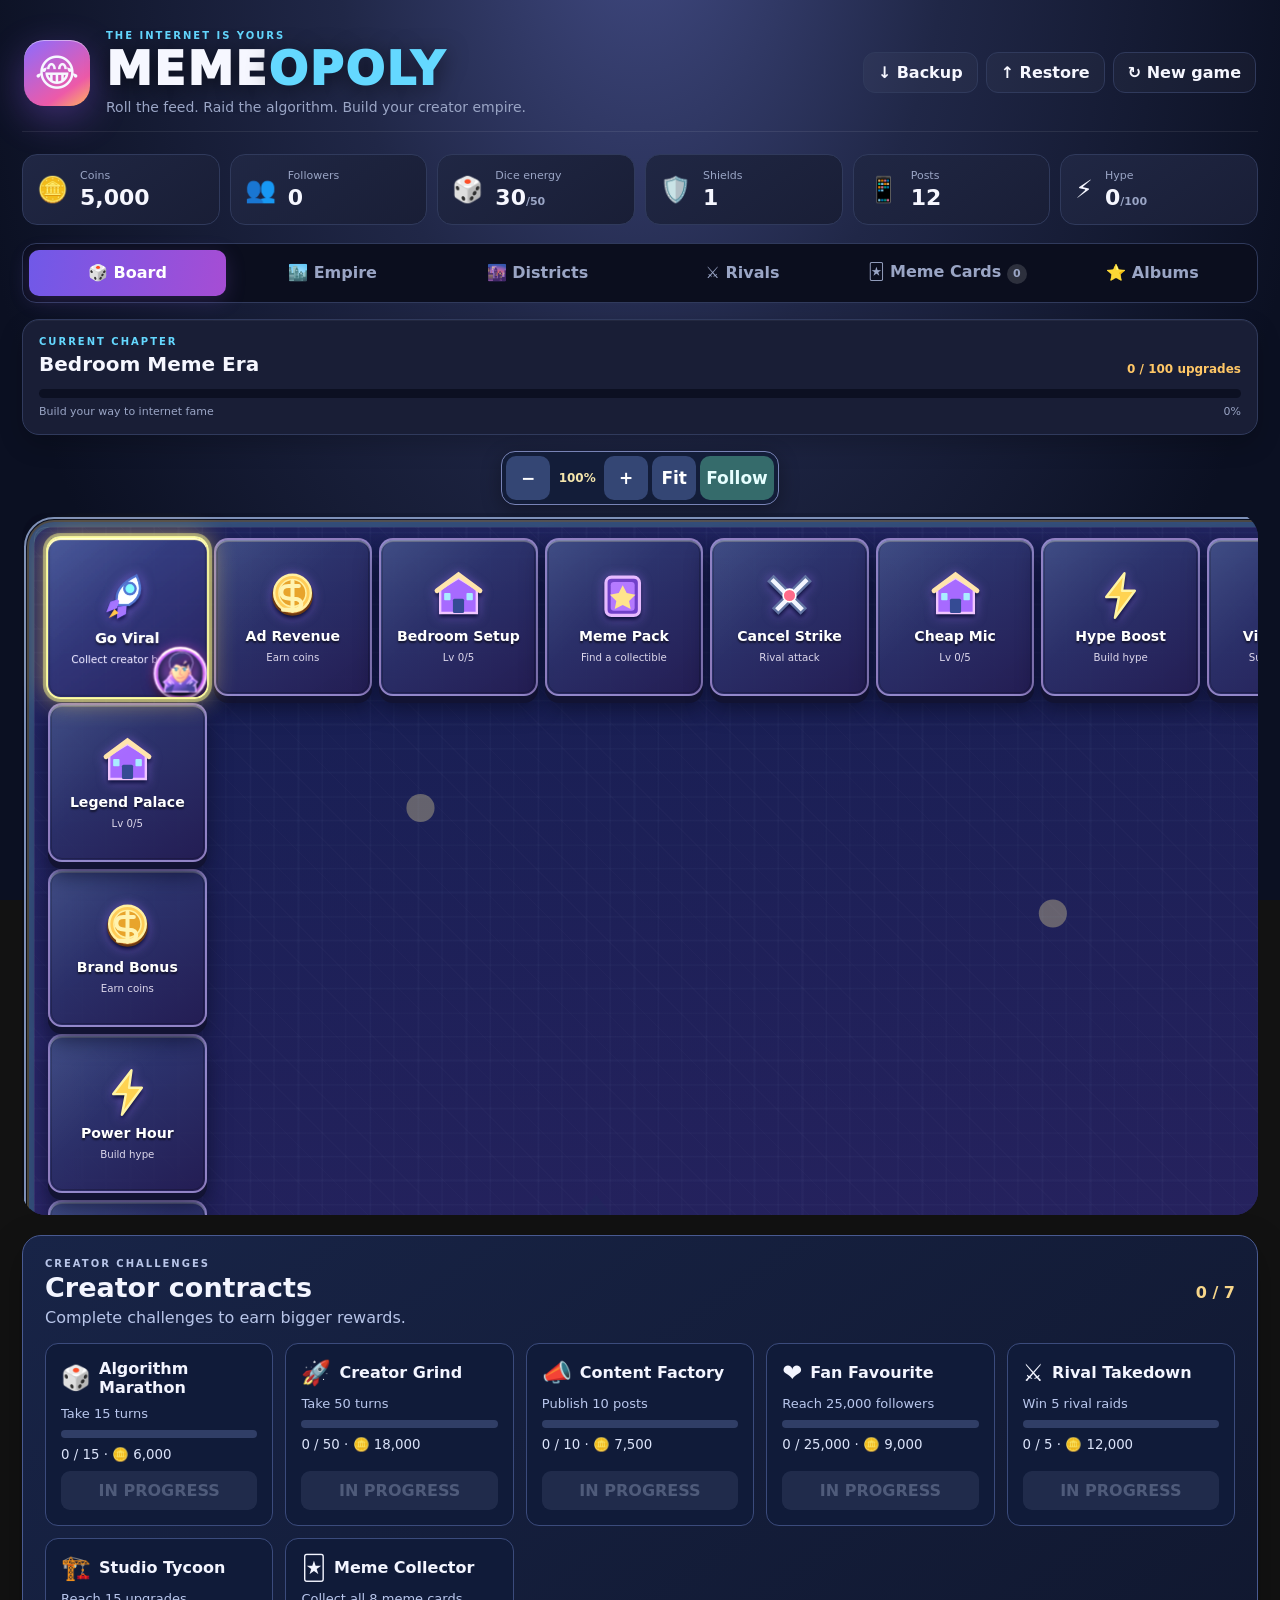
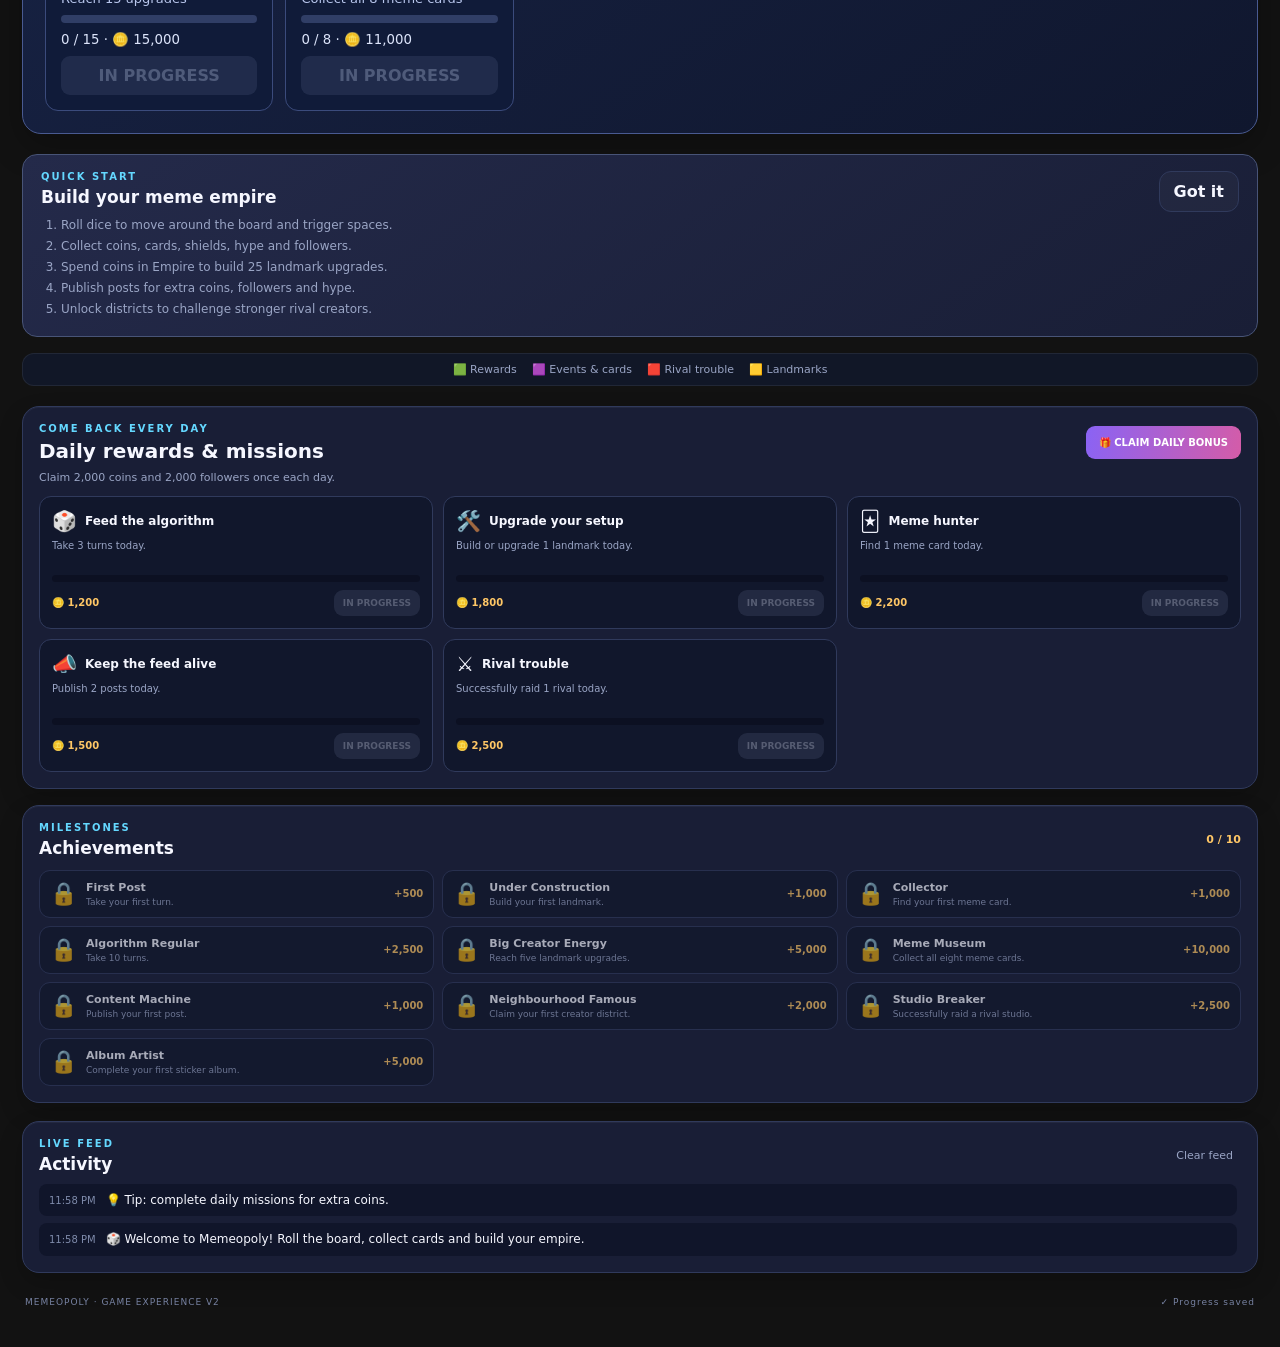
==== commit 3ab8cbdf: "Add cosmetic collection inventory to Meme Collection screen" ====
--- a/index.html
+++ b/index.html
@@ -70,7 +70,7 @@
 
     <section id="districtScreen" class="screen hidden"><div class="section-heading"><div><p class="eyebrow">THE INTERNET IS YOUR PLAYGROUND</p><h2>Creator Districts</h2><p>Unlock new neighbourhoods as your empire grows. Claim each district takeover reward.</p></div><div class="empire-total"><strong id="districtCount">1/5</strong><small>unlocked</small></div></div><div id="districtsFull" class="district-grid"></div></section><section id="rivalsScreen" class="screen hidden"><div class="section-heading"><div><p class="eyebrow">THE FEED IS CROWDED</p><h2>Rival Creators</h2><p>Scout rival studios, break through their defences and raid their creator funds.</p></div></div><div id="rivals" class="rival-grid"></div></section><section id="collectionScreen" class="screen hidden">
       <div class="section-heading"><div><p class="eyebrow">RARE INTERNET ARTIFACTS</p><h2>Meme Collection</h2><p>Collect every card. Duplicate cards pay coins; duplicate stickers become trade stars.</p></div><div class="empire-total"><strong id="collectionCount">0/8</strong><small>collected</small></div></div>
-      <div id="collection" class="collection-grid"></div>
+      <div id="cosmeticCollection" aria-label="Collectible cosmetic inventory"></div><div id="collection" class="collection-grid"></div>
     </section>
 
     <section id="stickerScreen" class="screen hidden"><div class="section-heading"><div><p class="eyebrow">COMPLETE THE SETS</p><h2>Sticker Albums</h2><p>Every meme pack has a sticker drop. Duplicates become stars. Trade stars for missing stickers.</p></div><div class="empire-total"><strong id="stickerStats">0</strong><small>stars</small></div></div><div class="sticker-trade"><span id="stickerTradeHint">Collect 3 duplicate stars to trade for a missing sticker.</span><button id="tradeStarsBtn" type="button">TRADE 3 STARS</button></div><div id="stickerAlbums" class="album-grid"></div></section><section class="activity-panel"><div class="activity-heading"><div><p class="eyebrow">LIVE FEED</p><h2>Activity</h2></div><button id="clearLogBtn" class="text-btn" type="button">Clear feed</button></div><div id="log" role="log" aria-live="polite"></div></section>
--- a/style.css
+++ b/style.css
@@ -359,3 +359,52 @@
 .board-jump-btn{display:none;min-height:44px;padding:10px 16px;border:1px solid #a9a0fa;border-radius:999px;color:#fff;background:linear-gradient(135deg,#6244be,#8e4bba);font-size:13px;font-weight:850;box-shadow:0 5px 16px #0006}
 .board-jump-btn:focus-visible{outline:3px solid #9be7e0;outline-offset:3px}
 @media(max-width:900px){.board-jump-btn{display:inline-flex;align-items:center;justify-content:center}.board-pan-hint{margin:0}}
+
+/* V33: Camera controls and native two-axis scroll for the detailed game world. */
+.board-camera{display:flex;align-items:center;gap:4px;padding:4px;border:1px solid #7883b6;border-radius:14px;background:#131d39;box-shadow:0 5px 20px #0005}
+.board-camera button{min-width:44px;min-height:44px;border:0;border-radius:10px;background:#344674;color:#fff;font-weight:900;font-size:17px}
+.board-camera button[aria-pressed="true"]{background:#356b6b;color:#e6ffff}
+.board-camera output{min-width:46px;text-align:center;color:#f5e6ac;font-size:12px;font-weight:850}
+.board-camera button:focus-visible{outline:3px solid #9be7e0;outline-offset:2px}
+.board-viewport{overflow:auto;max-height:min(82vh,920px);touch-action:pan-x pan-y;scroll-snap-type:none}
+#board{transform-origin:top left}
+@media(max-width:900px){.board-navigation{justify-content:space-between}.board-camera{margin:auto}.board-viewport{max-height:min(76vh,800px)}}
+
+/* V35: Expressive anime avatar animation states. GPU-friendly transform/opacity only. */
+.creator-avatar{position:relative;transform-origin:50% 85%;will-change:transform;animation:animeIdle 2.8s ease-in-out infinite}
+.creator-avatar::after{content:"";position:absolute;inset:-4px;border:2px solid transparent;border-top-color:#fff8cc;border-radius:50%;opacity:.65;animation:animeAura 3.6s linear infinite;pointer-events:none}
+.character-option .creator-avatar{width:60px;height:60px;transition:transform .22s cubic-bezier(.2,1.5,.4,1)}
+.character-option:hover .creator-avatar,.character-option:focus-visible .creator-avatar{animation:animeGreet .65s ease-in-out infinite alternate}
+.character-option.chosen .creator-avatar{filter:drop-shadow(0 0 9px #fff2ab)}
+.tile.player .creator-avatar{animation:animeIdle 1.8s ease-in-out infinite}
+.tile.token-hopped .creator-avatar,.tile.player.token-hopped .creator-avatar{animation:animeLeap .34s cubic-bezier(.2,.7,.3,1) both}
+@keyframes animeIdle{0%,100%{transform:translateY(0) rotate(-2deg)}50%{transform:translateY(-4px) rotate(2deg)}}
+@keyframes animeAura{from{transform:rotate(0)}to{transform:rotate(360deg)}}
+@keyframes animeGreet{from{transform:rotate(-12deg) translateY(-2px) scale(1.04)}to{transform:rotate(12deg) translateY(-5px) scale(1.1)}}
+@keyframes animeLeap{0%{transform:translateY(8px) scale(.82,1.14)}45%{transform:translateY(-19px) rotate(-8deg) scale(1.12,.93)}80%{transform:translateY(3px) scale(1.15,.85)}100%{transform:translateY(0) scale(1)}}
+@media(prefers-reduced-motion:reduce){.creator-avatar,.creator-avatar::after,.character-option:hover .creator-avatar,.character-option:focus-visible .creator-avatar,.tile.player .creator-avatar,.tile.token-hopped .creator-avatar{animation:none!important;will-change:auto}}
+
+/* V36: Original illustrated anime-city art direction for the game board. */
+#board{background:linear-gradient(155deg,#131b4eaa,#361e60aa),url("assets/anime-city.svg") center/cover no-repeat,#141a3b;box-shadow:0 0 0 2px #ffe4a744,0 24px 65px #030818dd,inset 0 0 75px #8e5de833}
+#boardCenter{background:linear-gradient(160deg,#171c49ed,#37245cdd);border:2px solid #efc78a;box-shadow:0 0 0 4px #512e84aa,0 12px 40px #060820c9,inset 0 0 32px #9a56cf44;backdrop-filter:blur(5px)}
+#board .tile{border:2px solid #d2b7ff9c;background:linear-gradient(145deg,#34437fe8,#241d53eb);box-shadow:inset 0 2px 0 #ffffff55,0 7px 0 #121333,0 12px 22px #080b23ad;transition:box-shadow .2s,filter .2s}
+#board .tile.player{border-color:#ffe98b;box-shadow:0 0 0 3px #fbd87a80,0 0 25px #f5b850a8,inset 0 2px 0 #fff9b8}
+#board .tile-icon{filter:drop-shadow(0 3px 2px #0b103b) drop-shadow(0 0 5px #9b70ec88)}
+@media(prefers-reduced-motion:no-preference){#board .tile.player{animation:animeTileGlow 2.5s ease-in-out infinite}@keyframes animeTileGlow{50%{filter:brightness(1.16)}}}
+
+/* Dual dice: independent anime arcade tumbling and accurate final pip faces. */
+#diceIcon{display:flex;align-items:center;justify-content:center;gap:8px;min-width:106px;perspective:650px}
+#diceIcon .die-face{flex:0 0 auto}
+#diceIcon.rolling .die-face:first-child{animation:diceTumble .42s cubic-bezier(.3,.8,.3,1) infinite}
+#diceIcon.rolling .die-face:nth-child(2){animation:diceTumble .54s cubic-bezier(.3,.8,.3,1) infinite reverse;animation-delay:-.16s}
+#diceIcon.dice-landed .die-face:nth-child(2){animation-delay:.1s}
+#dicePanel{grid-template-columns:minmax(106px,auto) 1fr}
+@media(max-width:900px){#diceIcon{gap:5px;min-width:82px}#diceIcon .die-face{transform:scale(.84)}#dicePanel{grid-template-columns:82px 1fr}}
+@media(prefers-reduced-motion:reduce){#diceIcon.rolling .die-face,#diceIcon.dice-landed .die-face{animation:none!important}}
+
+/* V36: sixty-space anime city circuit: sixteen-by-sixteen perimeter. */
+#board{width:2680px!important;min-height:2680px!important;grid-template-columns:repeat(16,minmax(0,1fr))!important;grid-template-rows:repeat(16,minmax(0,1fr))!important;gap:7px!important;padding:14px!important}
+#boardCenter{grid-column:3 / 15!important;grid-row:3 / 15!important;align-self:center;justify-self:center;width:min(100%,850px);max-width:850px}
+#board .tile{min-width:0;min-height:0}
+.board-viewport{max-height:min(78vh,850px)}
+@media(max-width:900px){#board{width:2400px!important;min-height:2400px!important;gap:5px!important;padding:10px!important}#boardCenter{width:min(100%,700px)}}
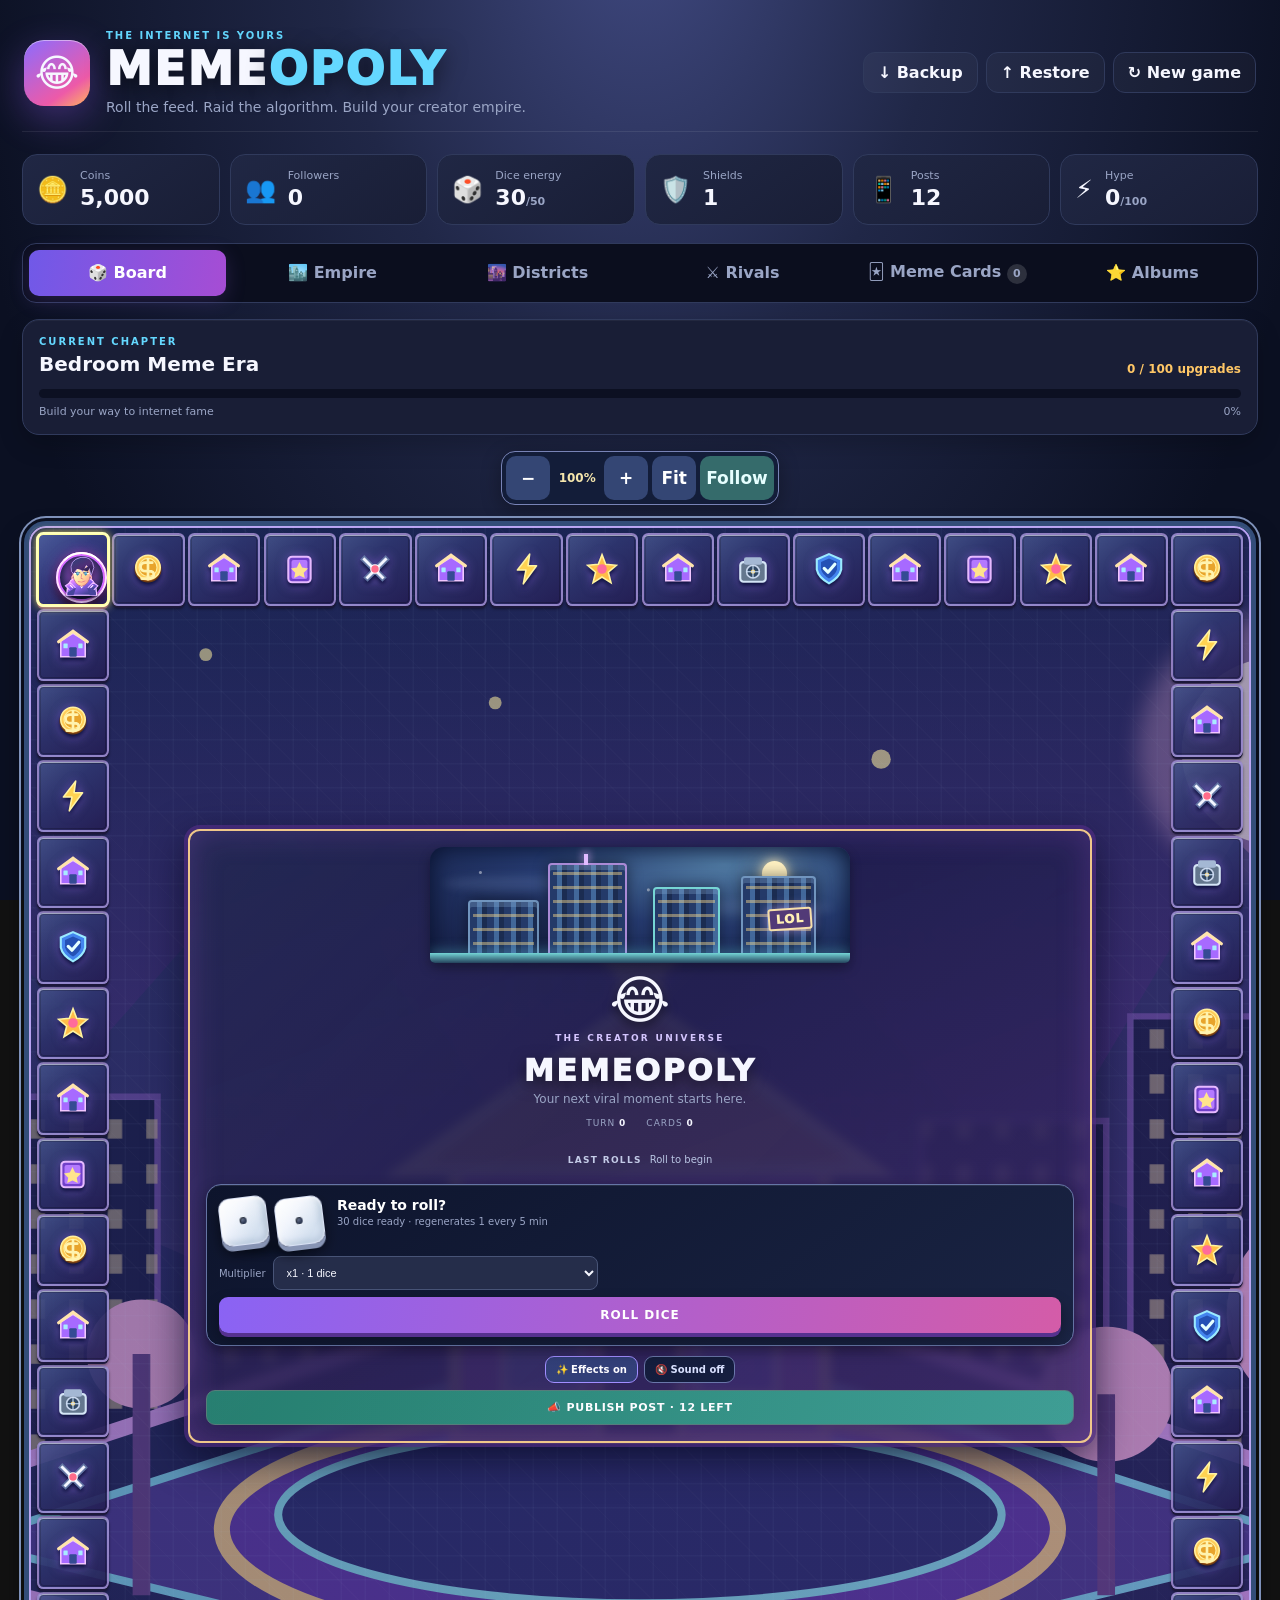
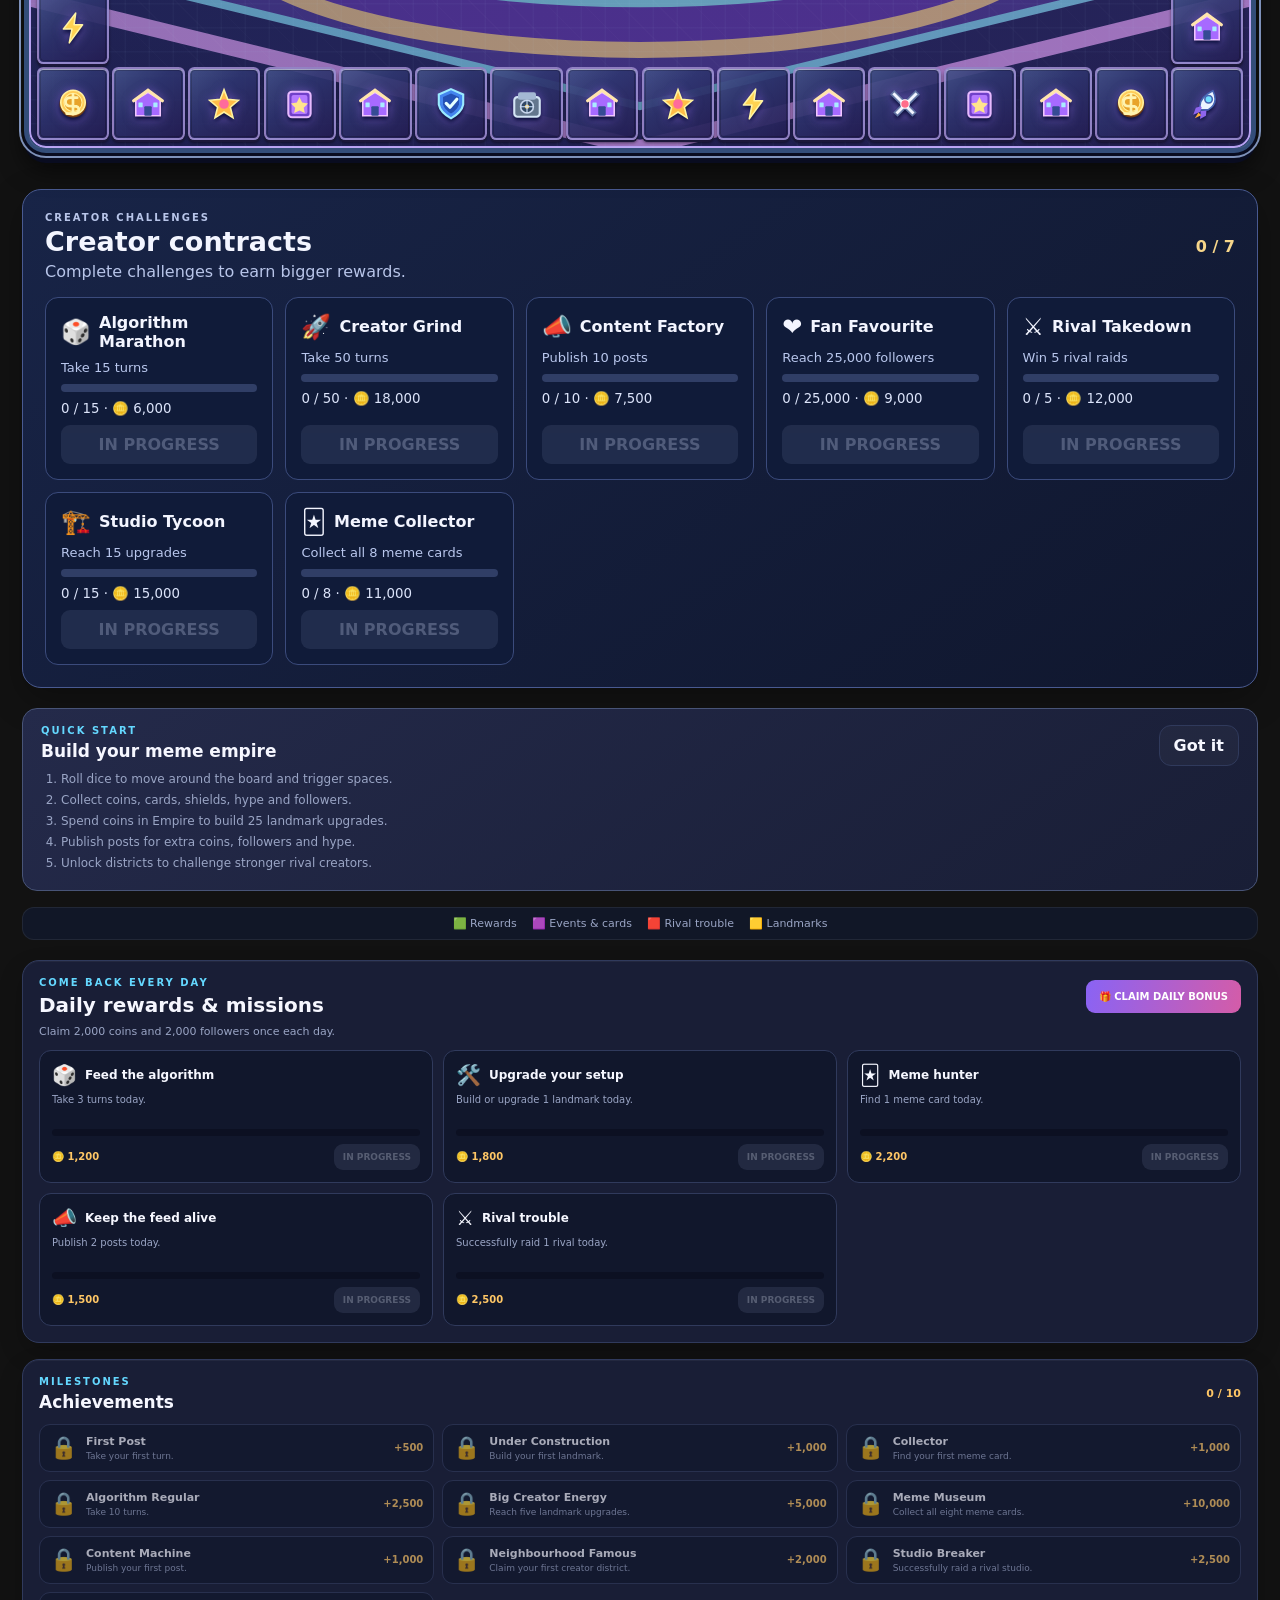
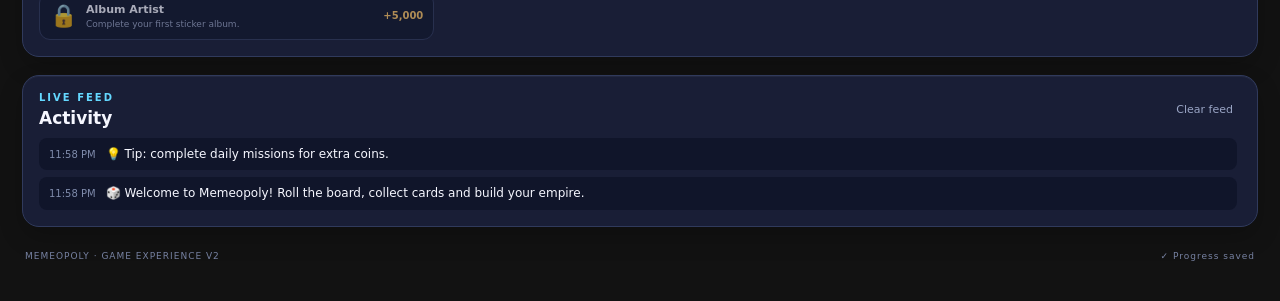
==== commit 5fa8371d: "Add accessible board space detail panel" ====
--- a/index.html
+++ b/index.html
@@ -40,7 +40,7 @@
         <div class="progress-foot"><span>Build your way to internet fame</span><span id="eraProgress">0%</span></div>
       </div>
       <div class="board-navigation"><p class="board-pan-hint">↔ Swipe to explore the full-size board</p><button id="jumpToDice" class="board-jump-btn" type="button" aria-label="Scroll board to dice controls">🎲 Back to dice</button><div class="board-camera" role="group" aria-label="Board camera controls"><button id="boardZoomOut" type="button" aria-label="Zoom board out">−</button><output id="boardZoomLabel" aria-live="off">100%</output><button id="boardZoomIn" type="button" aria-label="Zoom board in">+</button><button id="boardFit" type="button" aria-label="Fit board to screen">Fit</button><button id="boardFollow" type="button" aria-pressed="true">Follow</button></div></div>
-      <div class="board-viewport" tabindex="0" role="region" aria-label="Scrollable Memeopoly board; swipe sideways to explore">
+      <div class="board-viewport" tabindex="0" role="region" aria-label="Complete Memeopoly board; select a space for details">
       <div id="board" aria-label="Memeopoly game board"><div id="gameEffects" aria-hidden="true"></div><div id="eventChoice" class="event-choice hidden" role="dialog" aria-modal="true" aria-labelledby="eventTitle"><div class="event-choice-card"><div class="event-kicker">⚡ LIVE CREATOR EVENT</div><h2 id="eventTitle">Choose your move</h2><p id="eventDescription"></p><div id="eventOptions"></div></div></div>
         <div id="heistOverlay" class="event-choice hidden" role="dialog" aria-modal="true" aria-labelledby="heistTitle"><div class="event-choice-card heist-card"><div class="event-kicker">🏦 CREATOR HEIST</div><h2 id="heistTitle">Crack a vault</h2><p id="heistDescription">Pick one vault to uncover the loot.</p><div id="heistVaults" class="heist-vaults"></div><p id="heistResult" aria-live="polite"></p><button id="heistContinue" class="heist-continue hidden" type="button">COLLECT & CONTINUE</button></div></div><div id="boardCenter">
           <div class="creator-city" aria-hidden="true"><div class="city-moon"></div><div class="city-cloud cloud-one"></div><div class="city-cloud cloud-two"></div><div class="city-tower tower-one"></div><div class="city-tower tower-two"></div><div class="city-tower tower-three"></div><div class="city-tower tower-four"></div><div class="city-ground"></div><div class="city-billboard">LOL</div></div><div class="center-logo">😂</div><div class="game-stage-label">THE CREATOR UNIVERSE</div><h2>MEMEOPOLY</h2><p id="centerMessage">Your next viral moment starts here.</p>
@@ -49,6 +49,7 @@
         </div>
       </div>
       </div>
+      <aside id="spaceInspector" class="space-inspector" aria-label="Selected board space" hidden><div><strong id="spaceInspectorTitle"></strong><p id="spaceInspectorDescription"></p></div><button id="spaceInspectorClose" type="button" aria-label="Close space details">×</button></aside>
       <section class="contract-panel" id="contractPanel" aria-label="Creator contracts"><div class="contract-heading"><div><p class="eyebrow">CREATOR CHALLENGES</p><h2>Creator contracts</h2><p>Complete challenges to earn bigger rewards.</p></div><span id="contractCount">0 / 0</span></div><div id="creatorContracts" class="contract-grid"></div></section><section id="tutorialPanel" class="tutorial-panel" aria-label="How to play"><div><p class="eyebrow">QUICK START</p><h2>Build your meme empire</h2><ol><li>Roll dice to move around the board and trigger spaces.</li><li>Collect coins, cards, shields, hype and followers.</li><li>Spend coins in Empire to build 25 landmark upgrades.</li><li>Publish posts for extra coins, followers and hype.</li><li>Unlock districts to challenge stronger rival creators.</li></ol></div><button id="tutorialDismissBtn" class="ghost-btn" type="button">Got it</button></section>
       <p class="board-legend"><span>🟩 Rewards</span><span>🟪 Events &amp; cards</span><span>🟥 Rival trouble</span><span>🟨 Landmarks</span></p>
       <section class="daily-panel">
--- a/style.css
+++ b/style.css
@@ -408,3 +408,21 @@
 #board .tile{min-width:0;min-height:0}
 .board-viewport{max-height:min(78vh,850px)}
 @media(max-width:900px){#board{width:2400px!important;min-height:2400px!important;gap:5px!important;padding:10px!important}#boardCenter{width:min(100%,700px)}}
+
+/* Original collectible cosmetics: functional equip cards, artwork passes to follow. */
+#cosmeticCollection{display:grid;gap:20px;margin:18px 0 26px}.cosmetic-category h3{margin:0 0 10px;color:#f7e2aa}.cosmetic-grid{display:grid;grid-template-columns:repeat(auto-fit,minmax(130px,1fr));gap:10px}.cosmetic-card{display:flex;min-height:155px;flex-direction:column;align-items:center;justify-content:center;gap:8px;border:2px solid #6574a6;border-radius:17px;background:linear-gradient(145deg,#27356c,#151a39);color:white;padding:12px;cursor:pointer}.cosmetic-card .cosmetic-art{font-size:43px;filter:drop-shadow(0 5px 7px #0008)}.cosmetic-card small{color:#b6c5ee}.cosmetic-card.equipped{border-color:#ffe39a;box-shadow:0 0 20px #e8b74c66}.cosmetic-card:disabled{opacity:.48;cursor:not-allowed}.cosmetic-card:focus-visible{outline:3px solid #9de8e9;outline-offset:3px}
+
+/* V38 emergency usability fix: whole 60-space circuit visible without panning.
+   Perspective is applied to individual spaces, not to the board camera. */
+.board-viewport{overflow:visible!important;max-height:none!important;padding:8px 2px 16px!important;touch-action:auto!important}
+#board{box-sizing:border-box!important;width:100%!important;min-height:0!important;height:auto!important;aspect-ratio:1/1!important;grid-template-columns:repeat(16,minmax(0,1fr))!important;grid-template-rows:repeat(16,minmax(0,1fr))!important;gap:clamp(1px,.25vw,4px)!important;padding:clamp(3px,.6vw,9px)!important;border-radius:clamp(10px,2vw,22px)!important;transform:none!important;perspective:900px;background:linear-gradient(145deg,#18234c77,#38225c66),url("assets/anime-city.svg") center/cover no-repeat,#11152d!important;box-shadow:inset 0 0 0 2px #b7a1f1,0 10px 0 #090c20,0 16px 24px #0009!important}
+#boardCenter{grid-column:3/15!important;grid-row:3/15!important;width:100%!important;max-width:none!important;max-height:100%!important;min-width:0!important;min-height:0!important;overflow:auto!important;overscroll-behavior:contain;border-radius:12px;scrollbar-width:thin}
+#board .tile{min-width:0!important;min-height:0!important;padding:1px!important;border-radius:clamp(2px,.5vw,7px)!important;box-shadow:inset 0 1px 0 #ffffff88,0 2px 0 #1c183a,0 3px 3px #0007!important;transform:translateZ(0);transition:transform .18s ease,filter .18s ease;overflow:hidden}
+#board .tile:hover,#board .tile:focus-within{transform:translateY(-2px) rotateX(7deg);filter:brightness(1.14)}
+#board .tile strong,#board .tile small{display:none!important}
+#board .tile .tile-icon{width:72%!important;height:72%!important;max-width:34px!important;max-height:34px!important;margin:auto!important}
+#board .tile.player{outline:2px solid #fff0a1;outline-offset:-1px;z-index:2;box-shadow:0 0 10px #f9c851,0 3px 0 #573b6c!important}
+#board .tile .token{position:absolute!important;bottom:0!important;right:0!important;width:75%!important;height:75%!important;pointer-events:none}
+#board .tile .creator-avatar{width:100%!important;height:100%!important}
+@media(max-width:650px){#boardCenter{border-radius:7px;padding:2px!important}#boardCenter h1,#boardCenter h2{font-size:clamp(12px,3vw,18px)!important}#boardCenter p,#boardCenter small{font-size:10px!important}#dicePanel{grid-template-columns:72px minmax(0,1fr)!important;gap:4px!important;padding:5px!important}#diceIcon{min-width:64px!important;gap:1px!important}#diceIcon .die-face{transform:scale(.66)!important;margin:-5px!important}#boardCenter button{min-height:30px;font-size:10px!important;padding:4px!important}#boardCenter .roll-history-chip{font-size:9px!important;padding:3px!important}}
+@media(prefers-reduced-motion:reduce){#board .tile{transition:none!important}}
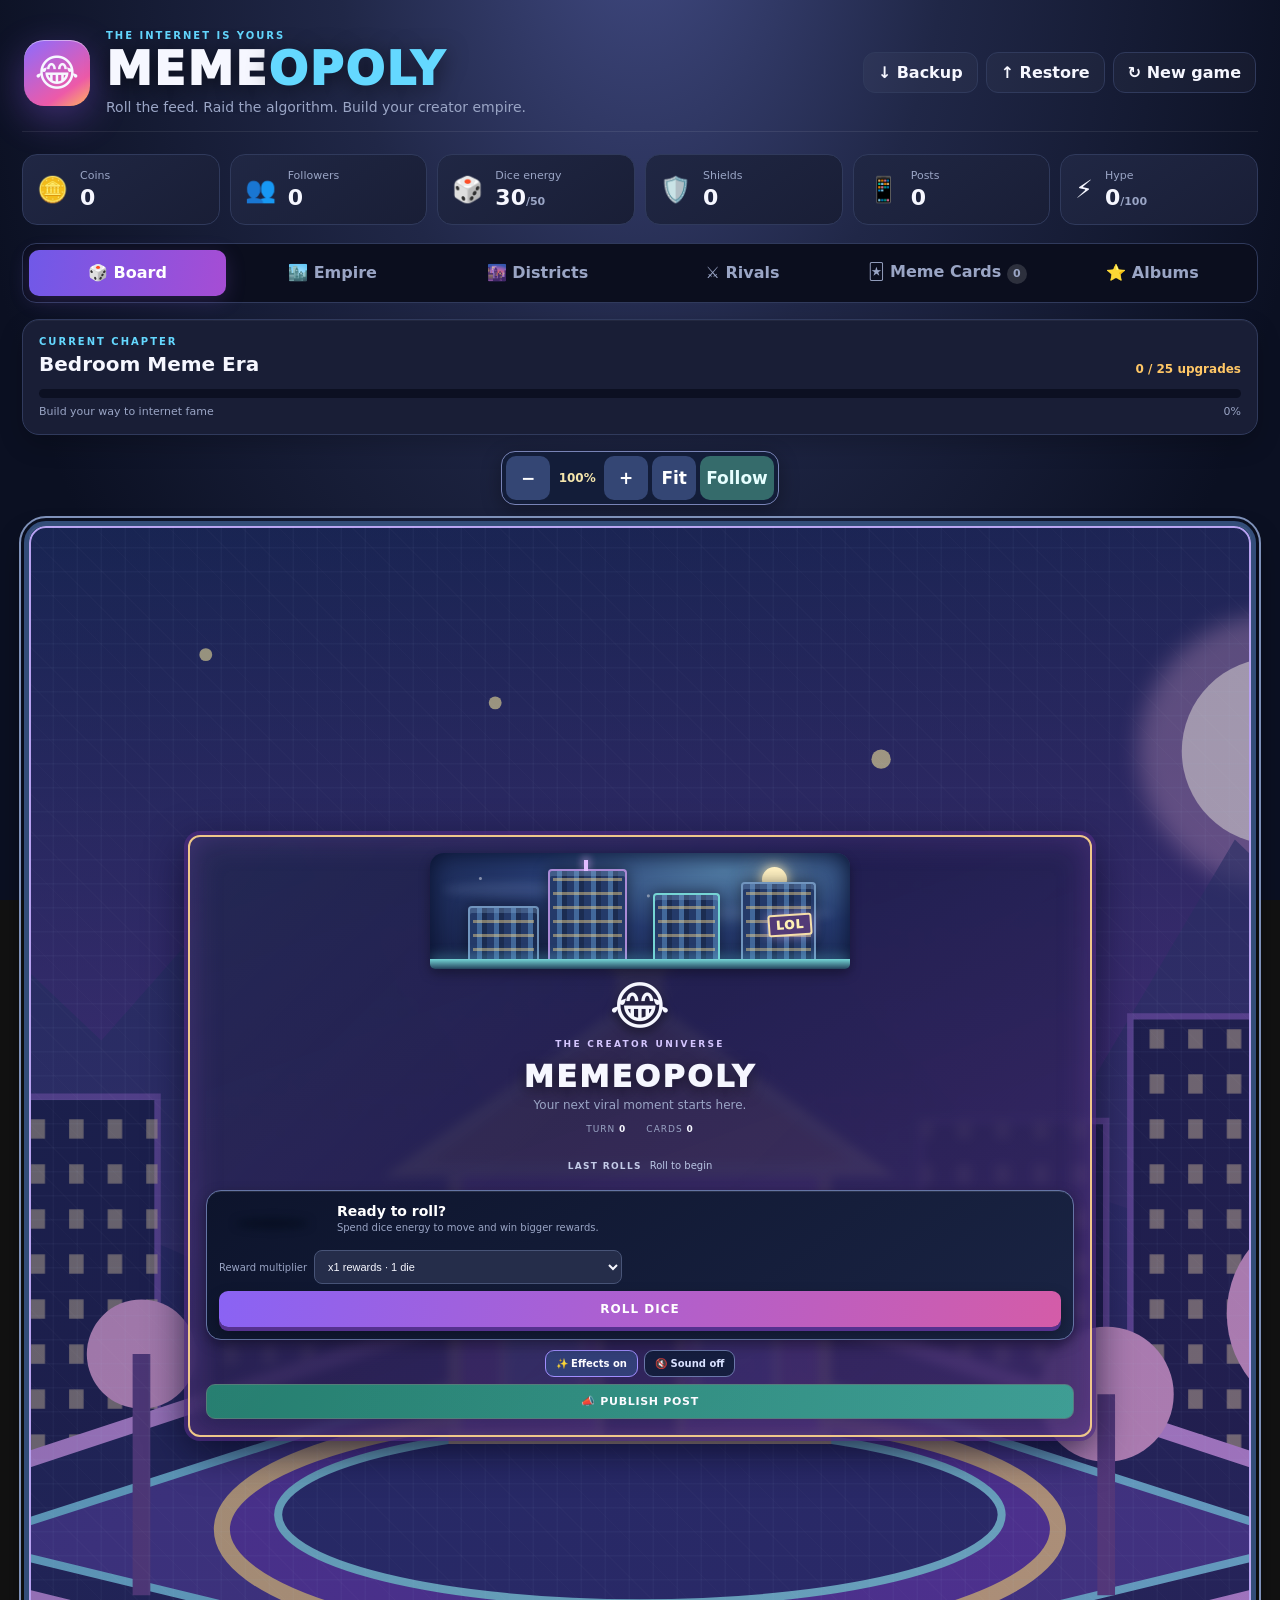
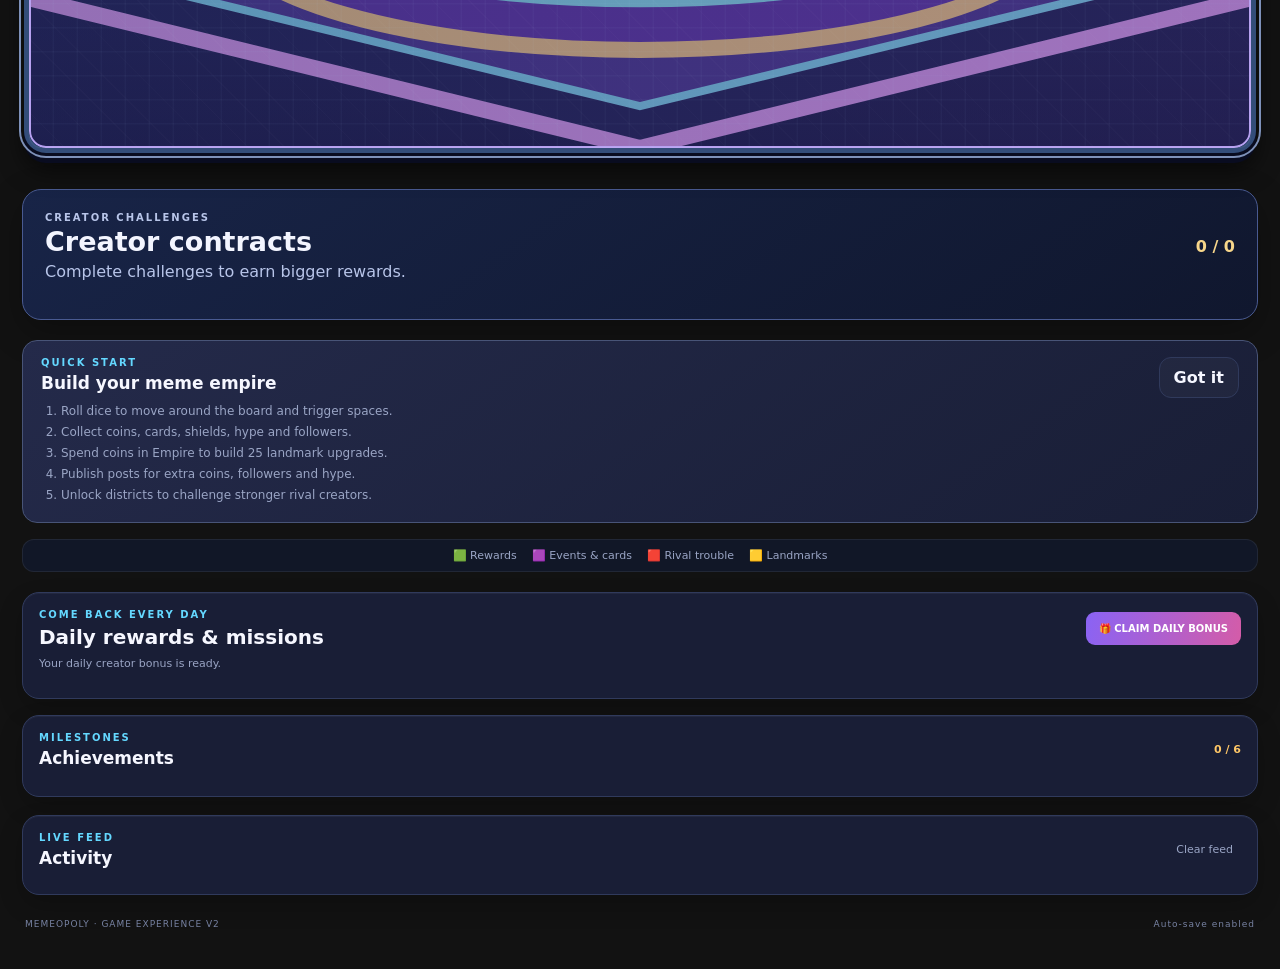
==== commit 47e823ba: "Clarify dice multiplier controls" ====
--- a/index.html
+++ b/index.html
@@ -45,7 +45,7 @@
         <div id="heistOverlay" class="event-choice hidden" role="dialog" aria-modal="true" aria-labelledby="heistTitle"><div class="event-choice-card heist-card"><div class="event-kicker">🏦 CREATOR HEIST</div><h2 id="heistTitle">Crack a vault</h2><p id="heistDescription">Pick one vault to uncover the loot.</p><div id="heistVaults" class="heist-vaults"></div><p id="heistResult" aria-live="polite"></p><button id="heistContinue" class="heist-continue hidden" type="button">COLLECT & CONTINUE</button></div></div><div id="boardCenter">
           <div class="creator-city" aria-hidden="true"><div class="city-moon"></div><div class="city-cloud cloud-one"></div><div class="city-cloud cloud-two"></div><div class="city-tower tower-one"></div><div class="city-tower tower-two"></div><div class="city-tower tower-three"></div><div class="city-tower tower-four"></div><div class="city-ground"></div><div class="city-billboard">LOL</div></div><div class="center-logo">😂</div><div class="game-stage-label">THE CREATOR UNIVERSE</div><h2>MEMEOPOLY</h2><p id="centerMessage">Your next viral moment starts here.</p>
           <div class="center-mini-stats"><span>TURN <b id="turnCount">0</b></span><span>CARDS <b id="centerCards">0</b></span></div>
-          <div id="rollHistory" class="roll-history" aria-label="Recent dice rolls"><span class="roll-history-label">LAST ROLLS</span><span id="rollHistoryFaces" class="roll-history-faces">Roll to begin</span></div><div id="dicePanel"><div id="diceIcon" aria-hidden="true">🎲</div><div><strong id="diceText">Ready to roll?</strong><small id="rollHint">Spend dice energy to move and win bigger rewards.</small></div><div class="roll-controls"><label for="rollMultiplier">Multiplier</label><select id="rollMultiplier"><option value="1">x1 · 1 dice</option><option value="2">x2 · 2 dice</option><option value="5">x5 · 5 dice</option><option value="10">x10 · 10 dice</option></select><button id="postBtn" type="button">ROLL DICE</button></div></div><div class="game-options"><button id="effectsToggle" type="button" aria-pressed="true">✨ Effects on</button><button id="soundToggle" type="button" aria-pressed="false">🔇 Sound off</button></div><button id="publishBtn" class="publish-btn" type="button">📣 PUBLISH POST</button>
+          <div id="rollHistory" class="roll-history" aria-label="Recent dice rolls"><span class="roll-history-label">LAST ROLLS</span><span id="rollHistoryFaces" class="roll-history-faces">Roll to begin</span></div><div id="dicePanel"><div id="diceIcon" aria-hidden="true">🎲</div><div><strong id="diceText">Ready to roll?</strong><small id="rollHint">Spend dice energy to move and win bigger rewards.</small></div><div class="roll-controls"><label for="rollMultiplier">Reward multiplier</label><select id="rollMultiplier"><option value="1">x1 rewards · 1 die</option><option value="2">x2 rewards · 2 dice</option><option value="5">x5 rewards · 5 dice</option><option value="10">x10 rewards · 10 dice</option></select><button id="postBtn" type="button">ROLL DICE</button></div></div><div class="game-options"><button id="effectsToggle" type="button" aria-pressed="true">✨ Effects on</button><button id="soundToggle" type="button" aria-pressed="false">🔇 Sound off</button></div><button id="publishBtn" class="publish-btn" type="button">📣 PUBLISH POST</button>
         </div>
       </div>
       </div>
--- a/style.css
+++ b/style.css
@@ -424,5 +424,44 @@
 #board .tile.player{outline:2px solid #fff0a1;outline-offset:-1px;z-index:2;box-shadow:0 0 10px #f9c851,0 3px 0 #573b6c!important}
 #board .tile .token{position:absolute!important;bottom:0!important;right:0!important;width:75%!important;height:75%!important;pointer-events:none}
 #board .tile .creator-avatar{width:100%!important;height:100%!important}
-@media(max-width:650px){#boardCenter{border-radius:7px;padding:2px!important}#boardCenter h1,#boardCenter h2{font-size:clamp(12px,3vw,18px)!important}#boardCenter p,#boardCenter small{font-size:10px!important}#dicePanel{grid-template-columns:72px minmax(0,1fr)!important;gap:4px!important;padding:5px!important}#diceIcon{min-width:64px!important;gap:1px!important}#diceIcon .die-face{transform:scale(.66)!important;margin:-5px!important}#boardCenter button{min-height:30px;font-size:10px!important;padding:4px!important}#boardCenter .roll-history-chip{font-size:9px!important;padding:3px!important}}
+@media(max-width:650px){#boardCenter{border-radius:7px;padding:2px!important}#boardCenter h1,#boardCenter h2{font-size:clamp(12px,3vw,18px)!important}#boardCenter p,#boardCenter small{font-size:10px!important}#dicePanel{grid-template-columns:72px minmax(0,1fr)!important;gap:4px!important;padding:5px!important}#diceIcon{min-width:64px!important;gap:1px!important}#diceIcon .die-face{width:25px!important;height:25px!important;flex-basis:25px!important;padding:3px!important;gap:1px!important;margin:0!important}#boardCenter button{min-height:30px;font-size:10px!important;padding:4px!important}#boardCenter .roll-history-chip{font-size:9px!important;padding:3px!important}}
 @media(prefers-reduced-motion:reduce){#board .tile{transition:none!important}}
+
+/* Compact, keyboard-accessible space inspector for the 60-space overview. */
+#board .tile{cursor:pointer}#board .tile:focus-visible{outline:3px solid #fff1a1!important;outline-offset:1px;z-index:4}
+.space-inspector[hidden]{display:none!important}.space-inspector{display:flex;align-items:flex-start;justify-content:space-between;gap:12px;margin:10px 0 16px;padding:12px 15px;border:1px solid #b4a1e4;border-radius:14px;background:linear-gradient(135deg,#25214e,#151b38);color:#fff;box-shadow:0 4px 0 #0c1029}.space-inspector strong{font-size:15px}.space-inspector p{margin:5px 0 0;font-size:13px;color:#d6d6ed}.space-inspector button{flex:0 0 44px;min-width:44px;min-height:44px;border-radius:10px;background:#38315e;color:white;border:1px solid #b4a1e4;font-size:24px}
+
+/* Collectible dice skins now appear on the actual two rolling dice. */
+#diceIcon[data-skin="arcade"] .die-face{background:linear-gradient(145deg,#fef7ff,#a9d7f2 62%,#6885cf)!important;border-color:#dae9ff!important}
+#diceIcon[data-skin="storm"] .die-face{background:linear-gradient(145deg,#fff3a2,#75c9f7 45%,#353cba)!important;border-color:#e7e3ff!important;box-shadow:inset 0 2px 3px #ffffff99,0 4px 0 #27317d,0 0 13px #76cfff88!important}
+#diceIcon[data-skin="sakura"] .die-face{background:linear-gradient(145deg,#fff8fa,#ffbedf 58%,#c35baf)!important;border-color:#ffe6f5!important;box-shadow:inset 0 2px 3px #ffffffbb,0 4px 0 #84356d,0 0 12px #ff9ac088!important}
+#diceIcon[data-skin="dragon"] .die-face{background:linear-gradient(145deg,#fff1b0,#d59b3e 55%,#75441f)!important;border-color:#ffe29a!important;box-shadow:inset 0 2px 3px #fff6ccaa,0 4px 0 #593217,0 0 14px #f8c65599!important}
+#diceIcon[data-skin="storm"] .die-pip.visible{background:#172c73!important}
+#diceIcon[data-skin="sakura"] .die-pip.visible{background:#7e276e!important}
+#diceIcon[data-skin="dragon"] .die-pip.visible{background:#52290e!important}
+/* Keep the dice physically compact without cancelling their tumble/landing transforms. */
+@media(max-width:650px){#diceIcon .die-face{width:25px!important;height:25px!important;flex-basis:25px!important;padding:3px!important;gap:1px!important;margin:0!important;transform:none}#diceIcon .die-pip{min-width:0;min-height:0}}
+
+/* Original anime-inspired collectible token sprites, shared between inventory and board. */
+.collectible-token{display:inline-flex;align-items:center;justify-content:center;filter:drop-shadow(0 2px 3px #05091d)}
+.collectible-token .creator-sprite{width:100%;height:100%;overflow:visible}
+.collectible-token[data-token="kitsune"]{filter:drop-shadow(0 0 5px #7ff3ff)}
+.collectible-token[data-token="mecha"]{filter:drop-shadow(0 0 5px #7aafff)}
+.collectible-token[data-token="cat"]{filter:drop-shadow(0 0 5px #ffdc7a)}
+.cosmetic-card .cosmetic-art:has(.collectible-preview){display:grid;place-items:center;width:66px;height:66px;font-size:initial}
+.cosmetic-card .collectible-preview{width:64px;height:64px;filter:drop-shadow(0 6px 4px #080d29);transition:transform .22s ease}
+.cosmetic-card:hover .collectible-preview,.cosmetic-card:focus-visible .collectible-preview{transform:translateY(-5px) scale(1.08)}
+.cosmetic-card .cosmetic-art .creator-avatar{width:62px;height:62px}
+@media(prefers-reduced-motion:reduce){.cosmetic-card .collectible-preview{transition:none}.cosmetic-card:hover .collectible-preview,.cosmetic-card:focus-visible .collectible-preview{transform:none}}
+
+/* Board upgrade readability: show each property's 0–5 level without crowding mobile tiles. */
+#board .tile.landmark{position:relative}
+#board .tile-upgrade-meter{position:absolute;bottom:1px;left:9%;width:82%;height:clamp(2px,.6vw,5px);border-radius:9px;background:linear-gradient(90deg,#ffe58b var(--upgrade-progress),#1c224d var(--upgrade-progress));box-shadow:0 0 0 1px #fff7,0 1px 3px #0009;pointer-events:none}
+#board .tile-fully-upgraded{box-shadow:inset 0 0 0 1px #ffe58b,0 0 8px #ffc766aa!important}
+@media(prefers-reduced-motion:reduce){#board .tile-upgrade-meter{transition:none}}
+
+/* Board-to-board progression: compact, accessible and distinct world palettes. */
+.world-progress-banner{display:flex;flex-wrap:wrap;align-items:center;gap:8px 14px;margin:8px 0 12px;padding:12px 14px;border:1px solid #8c7aff88;border-radius:14px;background:linear-gradient(115deg,#29205c,#151e3f);color:#fff;box-shadow:0 5px 16px #0004}
+.world-progress-banner strong{font-size:clamp(13px,2vw,17px)}.world-progress-banner span{font-size:12px;color:#d7d0ff}.world-next-button{margin-left:auto;border:1px solid #ffe99a;background:linear-gradient(135deg,#ffcf69,#ff9f62);color:#25153d;border-radius:12px;font-weight:800;min-height:42px;padding:8px 14px;cursor:pointer}.world-next-button:focus-visible{outline:3px solid #fff;outline-offset:3px}
+body[data-world-theme="1"] #board{filter:hue-rotate(20deg)}body[data-world-theme="2"] #board{filter:hue-rotate(45deg)}body[data-world-theme="3"] #board{filter:hue-rotate(90deg)}body[data-world-theme="4"] #board{filter:hue-rotate(140deg)}body[data-world-theme="5"] #board{filter:hue-rotate(185deg)}body[data-world-theme="6"] #board{filter:hue-rotate(235deg)}body[data-world-theme="7"] #board{filter:hue-rotate(285deg)}
+@media(max-width:650px){.world-progress-banner{padding:9px 10px;gap:5px 10px}.world-next-button{width:100%;margin:4px 0 0}}
